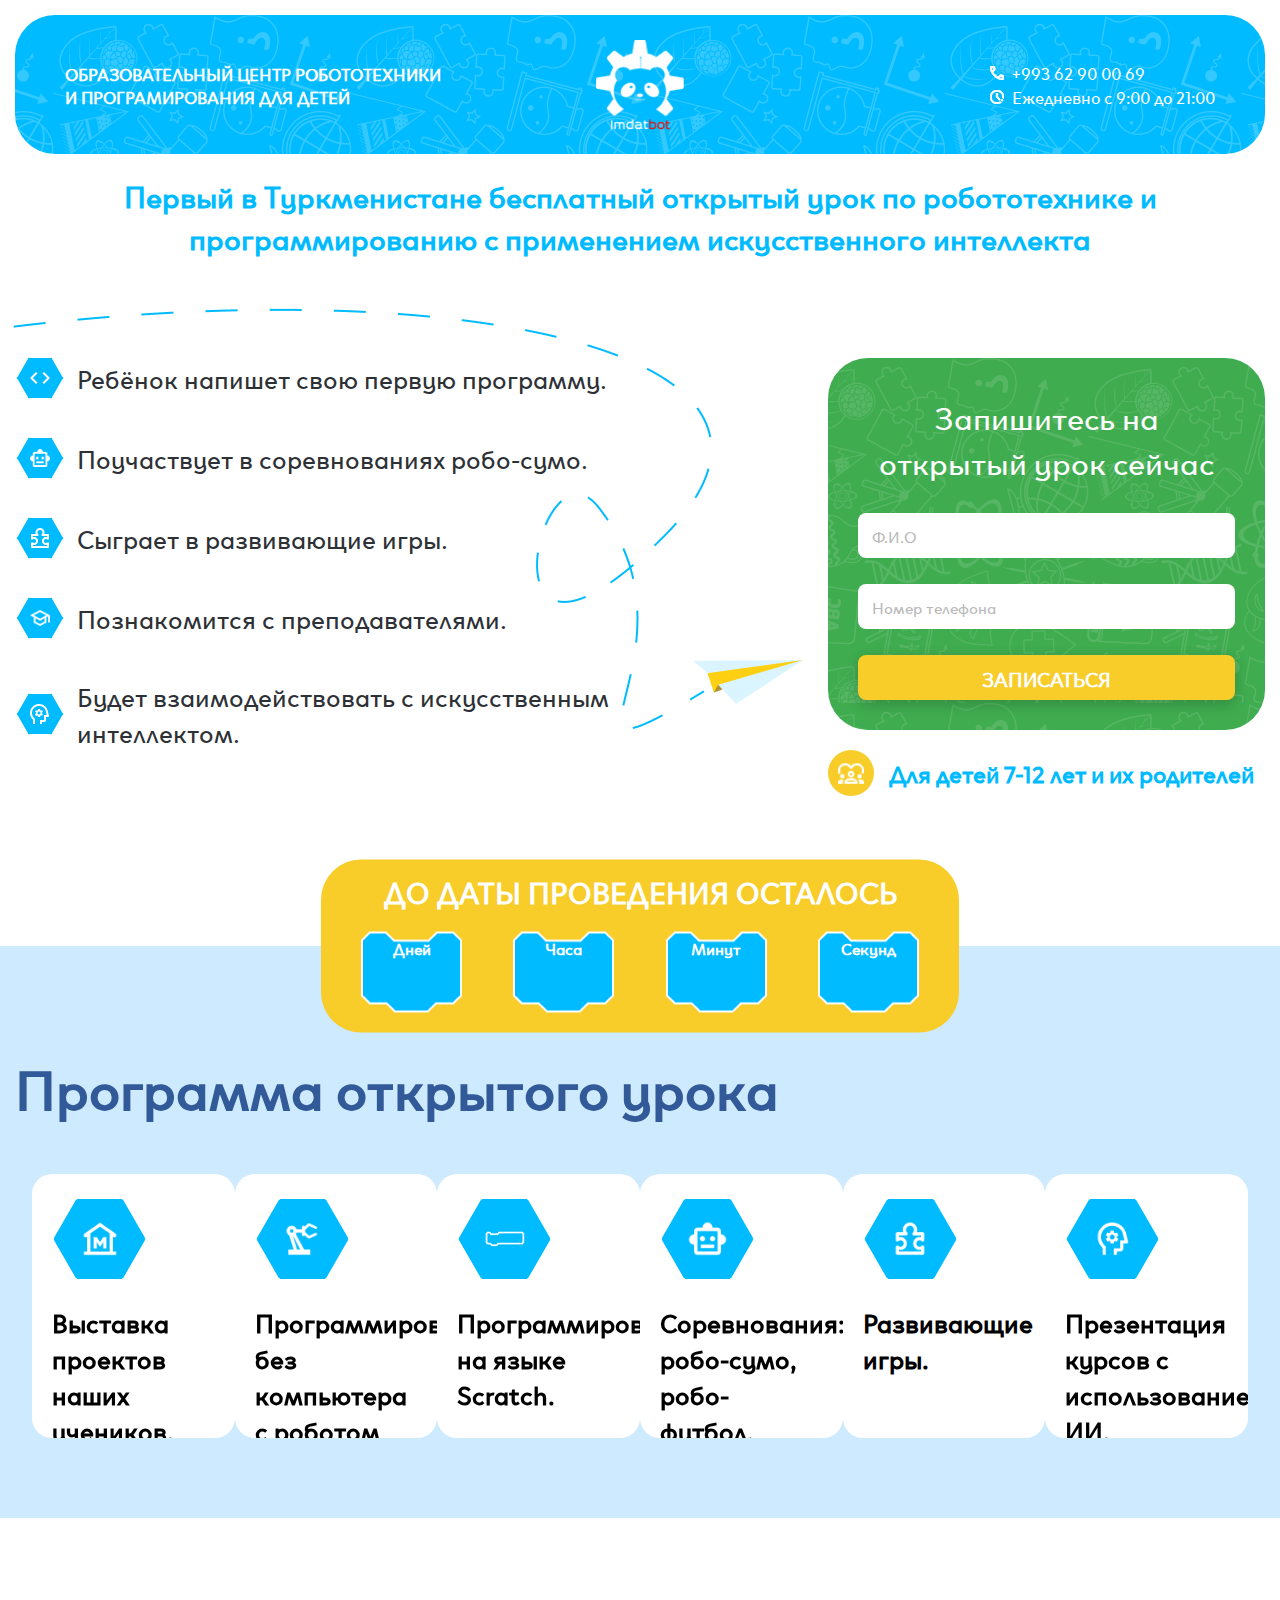
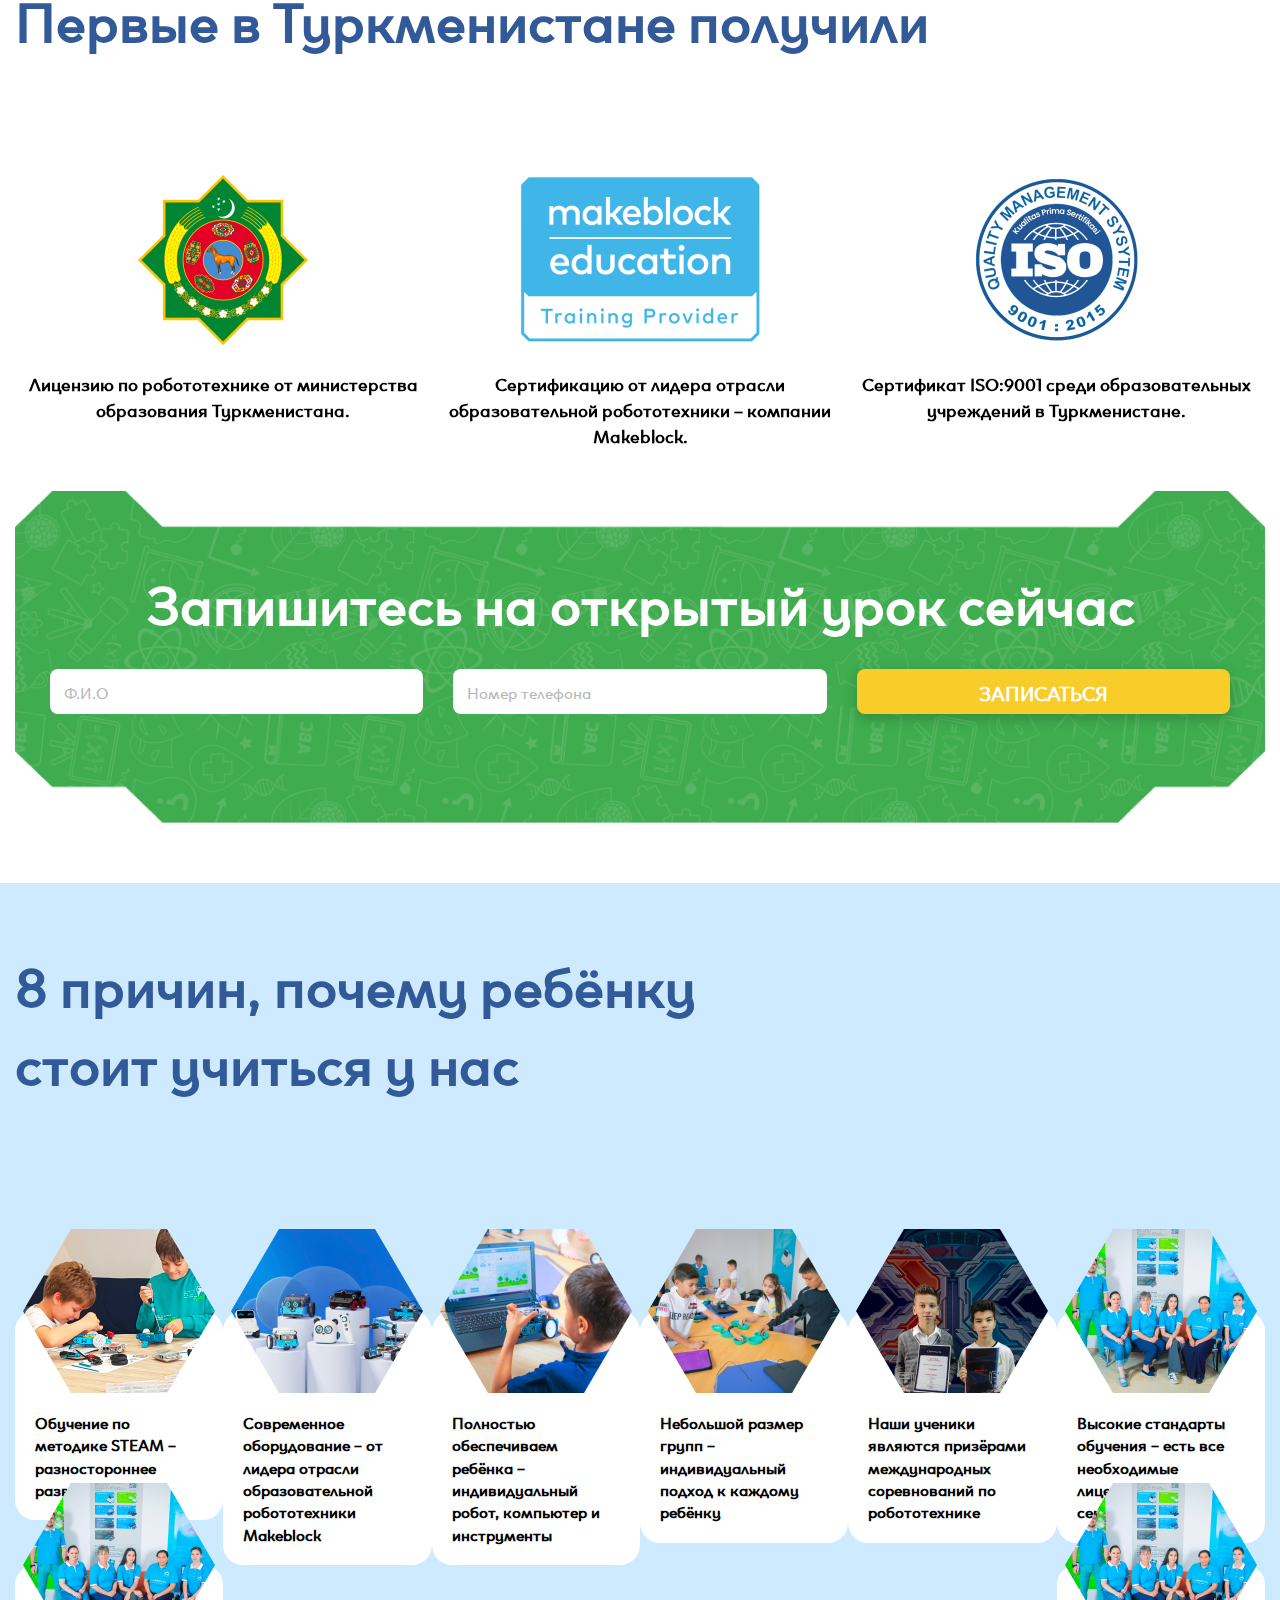
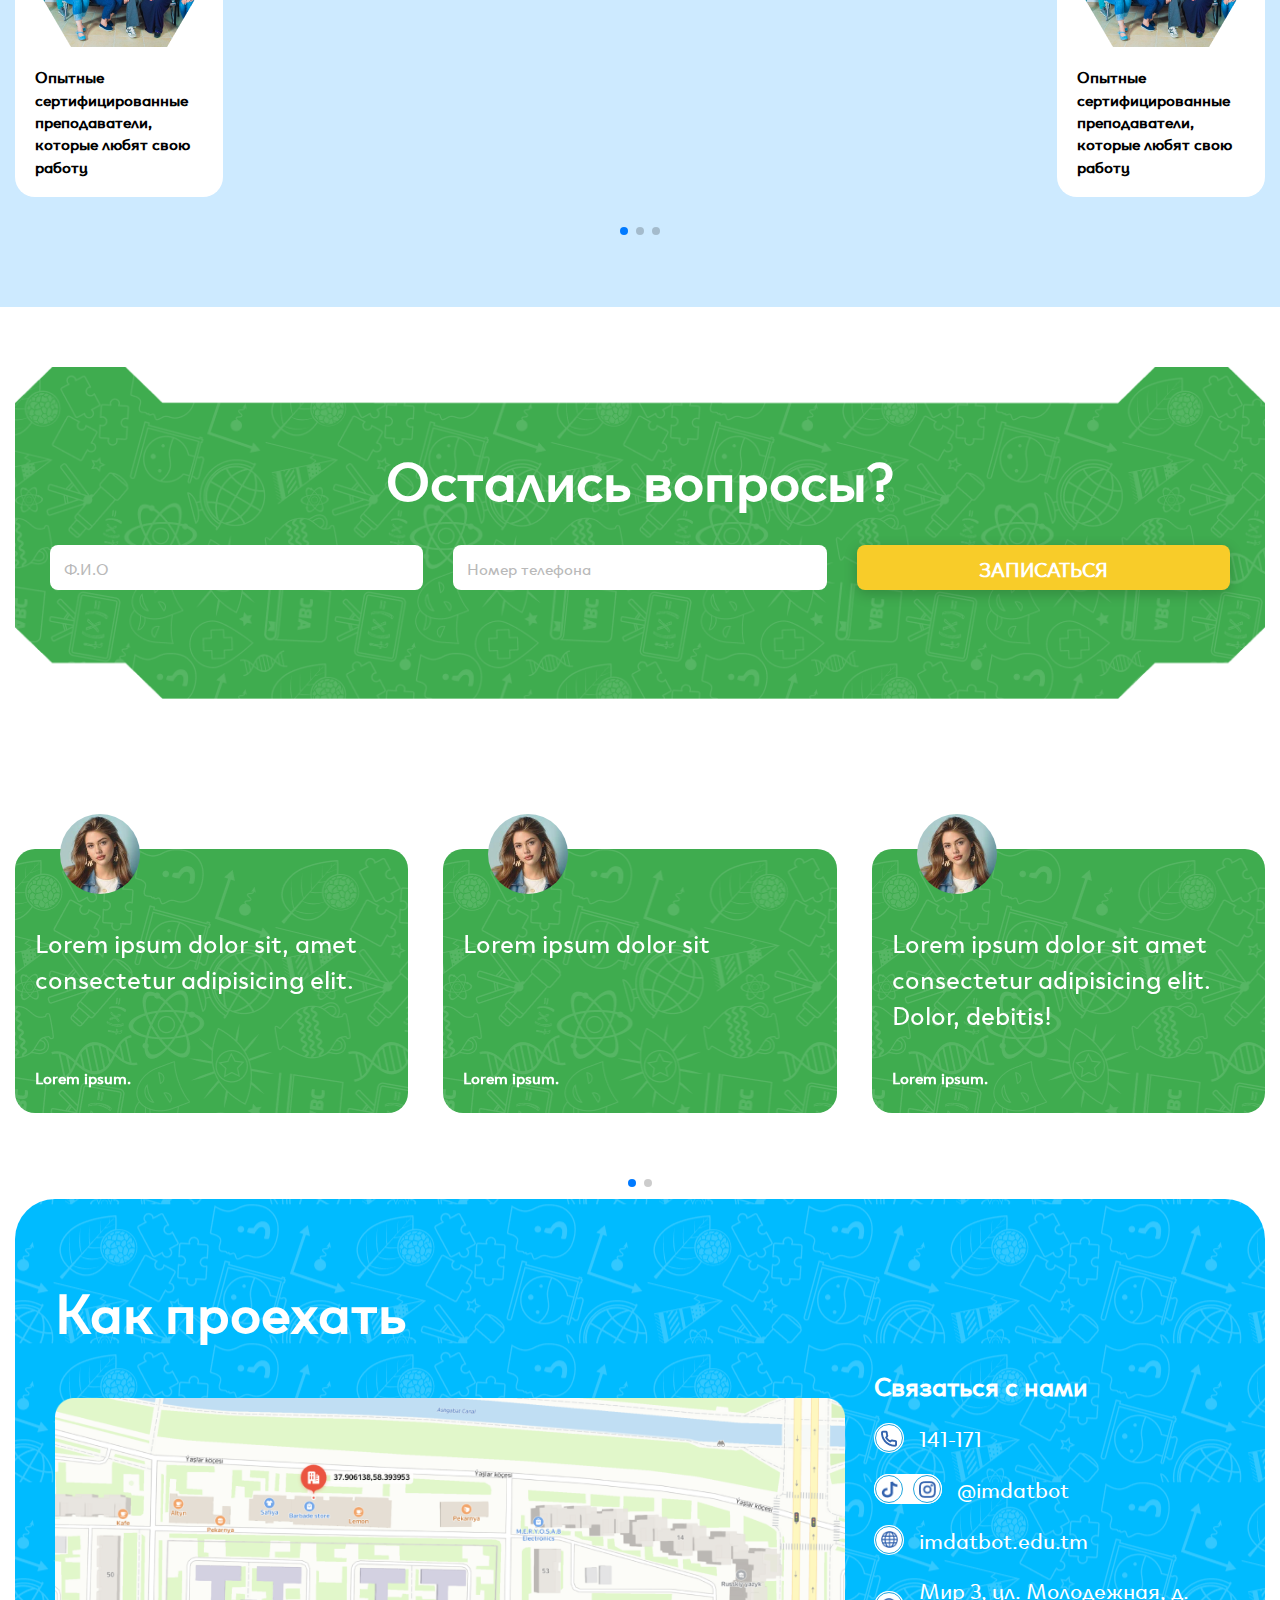
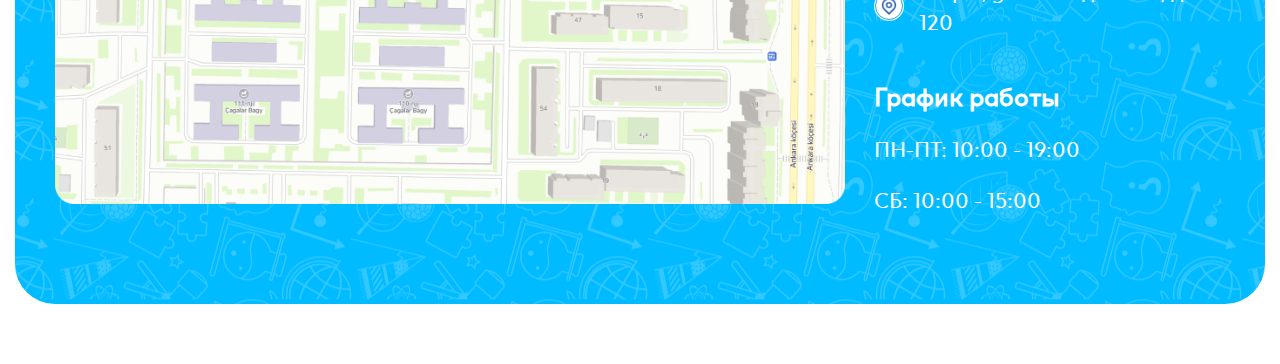
==== index.html @ 50e1b84f "refactoring" ====
<!DOCTYPE html>
<html lang="en">
<head>
  <meta charset="UTF-8">
  <meta name="viewport" content="width=device-width, initial-scale=1.0">
  <title>Открытый урок</title>
  <link rel="shortcut icon" href="./assets/images/logotype.png" type="image/x-icon">
  
  <link rel="stylesheet" href="./assets/css/app.css">
  <link rel="stylesheet" href="./assets/js/swiper/swiper-bundle.css">
  <link rel="stylesheet" href="./assets/js/swiper/swiper-bundle.min.css">

  <script defer src="./assets/js/swiper/swiper-bundle.js"></script>
  <script defer src="./assets/js/swiper/swiper-bundle.min.js"></script>
  <script defer src="./assets/js/Grid.js"></script>
  <script defer src="./assets/js/Countdown.js"></script>
  <script defer src="./assets/js/index.js"></script>

</head>
<body>

  <header class="header header--theme-blue header--theme container">

    <div class="logotype__image-mobile">
      <img src="./assets/images/logotype.png" alt="logotype__image" class="image__element--fit-contain image__element image__element--fit-position-center">
    </div>

    <h3 class="logotype__heading logotype__heading--theme-white">ОБРАЗОВАТЕЛЬНЫЙ ЦЕНТР РОБОТОТЕХНИКИ И ПРОГРАМИРОВАНИЯ ДЛЯ ДЕТЕЙ</h3>

    <div class="logotype__image">
      <img src="./assets/images/logotype.png" alt="logotype__image" class="image__element--fit-contain image__element image__element--fit-position-center">
    </div>

    <div class="header__right-column">
      <ul>

        <li class="item">
          <a href="#" class="item item__heading">
              <svg class="icon icon-size margin-right-8">
                <use xlink:href="./assets/icons/sprite.svg#phone"></use>
              </svg>
            +993 62 90 00 69
          </a>
        </li>

        <li class="item">
          <a href="" class="item item__heading">
            <svg class="icon icon-size margin-right-8">
              <use xlink:href="./assets/icons/sprite.svg#clock"></use>
            </svg>
            Ежедневно с 9:00 до 21:00
          </a>
        </li>

      </ul>
    </div>
  </header>

  <main class="main">

    <section class="container sepetor">
      <h1 class="heading heading--theme-blue margin-20-0-100">Первый в Туркменистане бесплатный открытый урок по робототехнике и программированию с применением искусственного интеллекта</h1>
    </section>

    <section class="grid-image-description grid-image-description-form-columns container">

      <div class="absolute-image absolute-image-road">
        <img src="./assets/images/plane-road.png" alt="plane-road">
      </div>

      <div class="absolute-image absolute-image-plane">
        <img src="./assets/images/paper-plane.png" alt="paper-plane">
      </div>

      <div class="grid-image-description-left">
        <div class="grid-image-description-left__item margin-bottom-40">

          <div class="grid-image-description__image margin-right-25">
            <div class="hexagon__size-tiny hexagon"></div>

            <div class="grid-image-description__image-middle-image grid-image-description__image-middle-image--size">
              <img src="./assets/images/arrows.png" alt="" class="image__element">
            </div>
          </div>

          <h3 class="grid-image-description__heading heading--theme-dark">Ребёнок 	напишет свою первую программу.</h3>

        </div>
        
        <div class="grid-image-description-left__item margin-bottom-40">
          <div class="grid-image-description__image margin-right-25">
            <div class="hexagon hexagon__size-tiny"></div>

            <div class="grid-image-description__image-middle-image grid-image-description__image-middle-image--size">
              <img src="./assets/images/vall-i.png" alt="Robot" class="image__element">
            </div>
          </div>

          <h3 class="grid-image-description__heading heading--theme-dark">Поучаствует 	в соревнованиях робо-сумо.</h3>
        </div>

        <div class="grid-image-description-left__item margin-bottom-40">

          <div class="grid-image-description__image margin-right-25">
            <div class="hexagon hexagon__size-tiny"></div>

            <div class="grid-image-description__image-middle-image grid-image-description__image-middle-image--size">
              <img src="./assets/images/ferz.png" alt="Ferz" class="image__element">
            </div>
          </div>

          <h3 class="grid-image-description__heading heading--theme-dark">Сыграет 	в развивающие игры.</h3>

        </div>
        
        <div class="grid-image-description-left__item margin-bottom-40">
          <div class="grid-image-description__image margin-right-25">
            <div class="hexagon hexagon__size-tiny"></div>

            <div class="grid-image-description__image-middle-image grid-image-description__image-middle-image--size">
              <img src="./assets/images/school.png" alt="" class="image__element">
            </div>
          </div>

          <h3 class="grid-image-description__heading heading--theme-dark">Познакомится 	с преподавателями.</h3>
        </div>
        
        <div class="grid-image-description-left__item margin-bottom-40">
          <div class="grid-image-description__image margin-right-25">
            <div class="hexagon hexagon__size-tiny"></div>

            <div class="grid-image-description__image-middle-image grid-image-description__image-middle-image--size">
              <img src="./assets/images/psychology.png" alt="" class="image__element">
            </div>
          </div>

          <h3 class="grid-image-description__heading heading--theme-dark">Будет 	взаимодействовать с искусственным 	интеллектом.</h3>
        </div>
      </div>

      <div class="columns__column--width-35pr">

        <div class="form__top margin-bottom-20">
          <div class="seperator__heading margin-bottom-30">Запишитесь на открытый урок сейчас</div>

          <form action="" class="form__element form__element-column">

              <input type="text" placeholder="Ф.И.О" autocomplete="off" id="user-name" class="form__input form__input--theme-white form__input-button--size">

              <label for="user-name" class="label--theme-alert label-size label"></label>

              <input type="number" placeholder="Номер телефона" autocomplete="off" id="phone-number" class="form__input form__input--theme-white form__input-button--size margin-top-20">

              <label for="phone-number" class="label--theme-alert label-size label"></label>

            <button type="submit" class="button--theme-yellow form__input-button--size button--size margin-top-20">ЗАПИСАТЬСЯ</button>
          </form>
        </div>

        <div class="seperator__upper">
          <div class="seperator__upper-image margin-right-15">
            <img src="./assets/images/diversity_1.png" alt="" class="image__element">
          </div>

          <p class="seperator__upper-text heading--theme-blue">Для детей 7-12 лет и их родителей</p>
        </div>

      </div>

    </section>

    <div class="container">
      <div class="padding-10-40 coverflow coverflow-size">

        <section class="sepetor">
          <h1 class="heading heading--theme-white coverflow-heading margin-bottom-20">До даты проведения осталось</h1>
        </section>

        <div class="grid-image-description">
          <div class="coverflow__image--heading-description">
            <div class="coverflow__image">
              <img src="./assets/images/Path-2 (4).png" alt="" class="image__element">
            </div>
    
            <div class="coverflow__image--description">
              <h1 class="heading--theme-white coverflow__image--heading-description-description" data-date-day></h1>
              <div class="grid-image-hexagon-description__heading heading--theme-white">Дней</div>
            </div>
          </div>
  
          <div class="coverflow__image--heading-description">
            <div class="coverflow__image">
              <img src="./assets/images/Path-2 (4).png" alt="" class="image__element">
            </div>
    
            <div class="coverflow__image--description">
              <h1 class="heading--theme-white coverflow__image--heading-description-description" data-date-clock></h1>
              <div class="grid-image-hexagon-description__heading heading--theme-white">Часа</div>
            </div>
          </div>
  
          <div class="coverflow__image--heading-description">
            <div class="coverflow__image">
              <img src="./assets/images/Path-2 (4).png" alt="" class="image__element">
            </div>
    
            <div class="coverflow__image--description">
              <h1 class="heading--theme-white coverflow__image--heading-description-description" data-date-minut></h1>
              <div class="grid-image-hexagon-description__heading heading--theme-white">Минут</div>
            </div>
          </div>
  
          <div class="coverflow__image--heading-description">
            <div class="coverflow__image">
              <img src="./assets/images/Path-2 (4).png" alt="" class="image__element">
            </div>
    
            <div class="coverflow__image--description">
              <h1 class="heading--theme-white coverflow__image--heading-description-description" data-date-second></h1>
              <div class="grid-image-hexagon-description__heading heading--theme-white ">Секунд</div>
            </div>
          </div>
        </div>

      </div>
    </div>

    <div class="grid-description__theme-light-blue padding-100-0-80">

      <section class="container sepetor">
        <h1 class="heading--theme-dark-blue grid-description__heading">Программа открытого урока</h1>
      </section>

      <div class="margin-top-50 swiper">

        <div class="swiper-wrapper grid-image-description grid-image-description__swiper container">

          <section class="swiper-slide grid-image-description__item-theme-white grid-column">

            <div class="grid-image-description__image hexagon__size-middle margin-25">
              <div class="hexagon__size-middle hexagon"></div>

              <div class="grid-image-description__item-middle-image-size grid-image-description__image-middle-image">
                <img src="./assets/images/museum.png" alt="museum" class="image__element">
              </div>
            </div>

            <h3 class="grid-image-description__heading heading--theme-black">Выставка проектов наших учеников.</h3>
          </section>

          <section class="swiper-slide grid-image-description__item-theme-white grid-column">

            <div class="grid-image-description__image hexagon__size-middle margin-25">
              <div class="hexagon__size-middle hexagon"></div>

              <div class="grid-image-description__item-middle-image-size grid-image-description__image-middle-image">
                <img src="./assets/images/precision_manufacturing.png" alt="" class="image__element">
              </div>
            </div>

            <h3 class="grid-image-description__heading heading--theme-black">Программирование без компьютера с роботом mTiny..</h3>
          </section>

          <section class="swiper-slide grid-image-description__item-theme-white grid-column">

            <div class="grid-image-description__image hexagon__size-middle margin-25">
              <div class="hexagon hexagon__size-middle"></div>

              <div class="grid-image-description__item-middle-image-size grid-image-description__image-middle-image">
                <img src="./assets/images/scratch.png" alt="" class="image__element">
              </div>
            </div>

            <h3 class="grid-image-description__heading heading--theme-black">Программирование 	на языке Scratch.</h3>
          </section>          

          <section class="swiper-slide grid-image-description__item-theme-white grid-column">

            <div class="grid-image-description__image hexagon__size-middle margin-25">
              <div class="hexagon hexagon__size-middle"></div>

              <div class="grid-image-description__item-middle-image-size grid-image-description__image-middle-image">
                <img src="./assets/images/vall-i-big.png" alt="" class="image__element">
              </div>
            </div>

            <h3 class="grid-image-description__heading heading--theme-black">Соревнования: 	робо-сумо, робо-футбол.</h3>
          </section>

          <section class="swiper-slide grid-image-description__item-theme-white grid-column">

            <div class="grid-image-description__image hexagon__size-middle margin-25">
              <div class="hexagon hexagon__size-middle"></div>

              <div class="grid-image-description__item-middle-image-size grid-image-description__image-middle-image">
                <img src="./assets/images/ferz-big.png" alt="" class="image__element">
              </div>
            </div>

            <h3 class="grid-image-description__heading heading--theme-black">Развивающие 	игры.</h3>
          </section>

          <section class="swiper-slide grid-image-description__item-theme-white grid-column">

            <div class="grid-image-description__image hexagon__size-middle margin-25">
              <div class="hexagon hexagon__size-middle"></div>

              <div class="grid-image-description__item-middle-image-size grid-image-description__image-middle-image">
                <img src="./assets/images/psychology-big.png" alt="" class="image__element">
              </div>
            </div>

            <h3 class="grid-image-description__heading heading--theme-black">Презентация 	курсов с использованием ИИ.</h3>
          </section>

        </div>
        
        <div class="swiper-pagination"></div>
      </div>

    </div>

    <div class="padding-60-0 grid-image-description__item-sertificate--theme">

      <section class="container sepetor">
        <h1 class="heading--theme-dark-blue grid-description__heading">Первые в Туркменистане получили</h1>
      </section>

      <div class="margin-top-50">

        <section class="grid-image-description-container container swiper1">

          <div class="grid-image-description grid-image-description__swiper swiper-wrapper">

            <section class="swiper-slide">
              <div class="grid-image-description__item-sertificate-size margin-bottom-25">
                <img src="./assets/images/gerb.png" alt="Gerb" class="image__element">
              </div>
              <h3 class="grid-image-description__heading-center heading--theme-black">Лицензию по робототехнике от министерства	образования Туркменистана.</h3>
            </section>

            <section class="swiper-slide">
              <div class="grid-image-description__item-sertificate-size__middle-image margin-bottom-25">
                <img src="./assets/images/sertificate-makeblock.png" alt="Sertificate Makeblock" class="image__element">
              </div>
              <h3 class="grid-image-description__heading-center heading--theme-black">Сертификацию от лидера отрасли образовательной робототехники – компании Makeblock.</h3>
            </section>

            <section class="swiper-slide">
              <div class="grid-image-description__item-sertificate-size margin-bottom-25">
                <img src="./assets/images/sertificate.png" alt="Sertificate" class="image__element">
              </div>
              <h3 class="grid-image-description__heading-center heading--theme-black">Сертификат ISO:9001 среди образовательных учреждений в Туркменистане.</h3>
            </section>

          </div>
          <div class="swiper-pagination1"></div>
        </section>

      </div>

      <div class="background-theme--freeform-shape-form container">

        <div class="form__background-image__image-desktop">
          <img src="./assets/images/form-background-desktop.png" alt="" class="image__element">
        </div>

        <div class="form__background-image__image-mobile">
          <img src="./assets/images/form-background-mobile.png" alt="" class="image__element">
        </div>

        <div class="form">
          <h1 class="grid-description__heading heading--theme-white heading__text-center margin-bottom-30">Запишитесь на открытый урок сейчас</h1>
  
          <form action="" class="form__element ">

            <div class="input-outer margin-right-30">
              <input type="text" placeholder="Ф.И.О" autocomplete="off" id="user-name1" class="form__input form__input--theme-white form__input-button--size margin-right-30">

              <label for="user-name1" class="label--theme-alert label-size label"></label>
            </div>
  
            <div class="input-outer margin-right-30">
              <input type="number" placeholder="Номер телефона" autocomplete="off" id="phone-number1" class="form__input form__input--theme-white form__input-button--size margin-right-30">

              <label for="phone-number1" class="label--theme-alert label-size label"></label>
            </div>

            <div class="input-outer">
              <button type="submit" class="button--theme-yellow form__input-button--size button--size">ЗАПИСАТЬСЯ</button>
            </div>
  
          </form>
        </div>
        
      </div>
      
    </div>

    <div class="grid-description__theme-light-blue padding-60-0">

      <section class="container sepetor">
        <h1 class="heading--theme-dark-blue grid-description__heading grid-description__heading--size">8 причин, почему ребёнку стоит учиться у нас</h1>
      </section>

      <div class="margin-top-130">

        <section class="container swiper2">
          <div class="grid-image-description swiper-wrapper grid-image-description__swiper">

            <section class="grid-column-3 grid-image-description__image grid-image-description__item-theme-white padding-20 swiper-slide">

              <div class="grid-image-hexagon-description__heading margin-top-80">Обучение 	по методике STEAM 	­– разностороннее развитие ребёнка</div>

              <div class="image__position image__position-size">
                <img src="./assets/images/Vector (5).png" alt="" class="image__element">
              </div>

            </section>

            <section class="grid-column-3 grid-image-description__image grid-image-description__item-theme-white padding-20 swiper-slide">

              <div class="grid-image-hexagon-description__heading margin-top-80">Современное 	оборудование – от лидера отрасли 	образовательной робототехники Makeblock</div>

              <div class="image__position image__position-size">
                <img src="./assets/images/Vector (6).png" alt="" class="image__element">
              </div>

            </section>

            <section class="grid-column-3 grid-image-description__image grid-image-description__item-theme-white padding-20 swiper-slide">

              <div class="grid-image-hexagon-description__heading margin-top-80">Полностью 	обеспечиваем ребёнка – индивидуальный 	робот, компьютер и инструменты</div>

              <div class="image__position image__position-size">
                <img src="./assets/images/Vector (7).png" alt="" class="image__element">
              </div>

            </section>

            <section class="grid-column-3 grid-image-description__image grid-image-description__item-theme-white padding-20 swiper-slide">

              <div class="grid-image-hexagon-description__heading margin-top-80">Небольшой 	размер групп – индивидуальный подход 	к каждому ребёнку</div>

              <div class="image__position image__position-size">
                <img src="./assets/images/Vector (8).png" alt="" class="image__element">
              </div>

            </section>

            <section class="grid-column-3 grid-image-description__image grid-image-description__item-theme-white padding-20 swiper-slide">

              <div class="grid-image-hexagon-description__heading margin-top-80">Наши 	ученики являются призёрами международных 	соревнований по робототехнике</div>

              <div class="image__position image__position-size">
                <img src="./assets/images/Vector (9).png" alt="" class="image__element">
              </div>

            </section>

            <section class="grid-column-3 grid-image-description__image grid-image-description__item-theme-white padding-20 swiper-slide">

              <div class="grid-image-hexagon-description__heading margin-top-80">Высокие 	стандарты обучения – есть все необходимые 	лицензии и сертификаты</div>

              <div class="image__position image__position-size">
                <img src="./assets/images/Vector (12).png" alt="" class="image__element">
              </div>

            </section>

            <section class="grid-column-3 grid-image-description__image grid-image-description__item-theme-white padding-20 swiper-slide">

              <div class="grid-image-hexagon-description__heading margin-top-80">Опытные 	сертифицированные преподаватели, 	которые любят свою работу</div>

              <div class="image__position image__position-size">
                <img src="./assets/images/Vector (11).png" alt="" class="image__element">
              </div>

            </section>

            <section class="grid-column-3 grid-image-description__image grid-image-description__item-theme-white padding-20 swiper-slide">

              <div class="grid-image-hexagon-description__heading margin-top-80">Опытные 	сертифицированные преподаватели, 	которые любят свою работу</div>

              <div class="image__position image__position-size">
                <img src="./assets/images/Vector (12).png" alt="" class="image__element">
              </div>

            </section>

          </div>
          <div class="swiper-pagination2"></div>
        </section>
      </div>

    </div>

  </main>

  <footer class="padding-60-0">

    <div class="margin-bottom-100">
      <div class="background-theme--freeform-shape-form container">

        <div class="form__background-image__image-desktop">
          <img src="./assets/images/form-background-desktop.png" alt="" class="image__element">
        </div>

        <div class="form__background-image__image-mobile">
          <img src="./assets/images/form-background-mobile.png" alt="" class="image__element">
        </div>

        <div class="form">
          <h1 class="grid-description__heading heading--theme-white heading__text-center margin-bottom-30">Остались вопросы?</h1>
  
          <form action="" class="form__element ">

            <div class="input-outer margin-right-30">
              <input type="text" placeholder="Ф.И.О" autocomplete="off" id="user-name2" class="form__input form__input--theme-white form__input-button--size">
  
              <label for="user-name2" class="label--theme-alert label-size label"></label>
            </div>

            <div class="input-outer margin-right-30">
              <input type="number" placeholder="Номер телефона" autocomplete="off" id="phone-number2" class="form__input form__input--theme-white form__input-button--size">
  
              <label for="phone-number2" class="label--theme-alert label-size label"></label>
            </div>

            <div class="input-outer">
              <button type="submit" class="button--theme-yellow form__input-button--size button--size">ЗАПИСАТЬСЯ</button>
            </div>
  
          </form>
        </div>
        
      </div>
    </div>
    
    <div class="container swiper3">

      <div class="swiper-wrapper">

        <section class="swiper-slide grid-column feedback-item grid-image-description__image">

          <div class="grid-image-description__image margin-25">

            <div class="profile__image-size profile-image">
              <img src="./assets/images/download-1.jpg" alt="museum" class="image__element image-rounded">
            </div>
          </div>

          <p class="heading--theme-white grid-image-description__heading margin-top-50">
            Lorem ipsum dolor sit, amet consectetur adipisicing elit.
          </p>

          <h3 class="grid-image-hexagon-description__heading heading--theme-white profile-name">Lorem ipsum.</h3>
        </section>

        <section class="swiper-slide grid-column feedback-item grid-image-description__image">

          <div class="grid-image-description__image margin-25">

            <div class="profile__image-size profile-image">
              <img src="./assets/images/download-1.jpg" alt="museum" class="image__element image-rounded">
            </div>
          </div>

          <p class="heading--theme-white grid-image-description__heading margin-top-50">
            Lorem ipsum dolor sit
          </p>

          <h3 class="grid-image-hexagon-description__heading heading--theme-white profile-name">Lorem ipsum.</h3>
        </section>

        <section class="swiper-slide grid-column feedback-item grid-image-description__image">

          <div class="grid-image-description__image margin-25">

            <div class="profile__image-size profile-image">
              <img src="./assets/images/download-1.jpg" alt="museum" class="image__element image-rounded">
            </div>
          </div>

          <p class="heading--theme-white grid-image-description__heading margin-top-50">
            Lorem ipsum dolor sit amet consectetur adipisicing elit. Dolor, debitis!
          </p>

          <h3 class="grid-image-hexagon-description__heading heading--theme-white profile-name">Lorem ipsum.</h3>
        </section>

        <section class="swiper-slide grid-column feedback-item grid-image-description__image">

          <div class="grid-image-description__image margin-25">

            <div class="profile__image-size profile-image">
              <img src="./assets/images/download-1.jpg" alt="museum" class="image__element image-rounded">
            </div>
          </div>

          <p class="heading--theme-white grid-image-description__heading margin-top-50">
            Lorem ipsum dolor sit amet consectetur adipisicing elit. Dolor, debitis!
          </p>

          <h3 class="grid-image-hexagon-description__heading heading--theme-white profile-name">Lorem ipsum.</h3>
        </section>

      </div>
      
      <div class="swiper-pagination3"></div>
    </div>
    
    <div class="header--theme-blue header--theme padding-70-30 container footer__bottom">

      <section class="sepetor">
        <h1 class="grid-description__heading heading--theme-white margin-bottom-20">Как проехать</h1>
      </section>

      <div class="footer__bottom-bottom">
        <div class="footer__bottom-map">
          <img src="./assets/images/map.png" alt="Map" class="image__element">
        </div>

        <div class="footer__bottom-links">
          <ul>
    
            <h3 class="heading--theme-white margin-bottom-20 grid-image-description__heading">Связаться с нами</h3>
  
            <li class="item margin-bottom-20">
              <a href="tel: 141-171" class="item heading--theme-white social-links__item-link">
    
                <div class="social-links__item grid-image-description__item-theme-white margin-right-15">
                  <div class="social-links__item-image-phone-link">
                    <div class="social-links__item-image">
                      <img src="./assets/images/phone.png" alt="" class="image__element">
                    </div>
                  </div>
                </div>
    
                141-171
              </a>
            </li>
  
            <li class="item margin-bottom-20">
              <a href="#" target="_blank" class="item heading--theme-white social-links__item-link">
  
                <div class="social-links__items grid-image-description__item-theme-white margin-right-15">
                  <div class="social-links__item grid-image-description__item-theme-white margin-right-8">
                    <div class="social-links__item-image-phone-link">
                      <div class="social-links__item-image">
                        <img src="./assets/images/tiktok.png" alt="" class="image__element">
                      </div>
                    </div>
                  </div>
      
                  <div class="social-links__item grid-image-description__item-theme-white">
                    <div class="social-links__item-image-phone-link">
                      <div class="social-links__item-image">
                        <img src="./assets/images/instagram.png" alt="" class="image__element">
                      </div>
                    </div>
                  </div>
                </div>
    
                @imdatbot
              </a>
            </li>
  
            <li class="item margin-bottom-20">
              <a href="#" target="_blank" class="item heading--theme-white social-links__item-link">
    
                <div class="social-links__item grid-image-description__item-theme-white margin-right-15">
                  <div class="social-links__item-image-phone-link">
                    <div class="social-links__item-image">
                      <img src="./assets/images/imdatbot.png" alt="" class="image__element">
                    </div>
                  </div>
                </div>
    
                imdatbot.edu.tm
              </a>
            </li>
  
            <li class="item">
              <a href="#" target="_blank" class="item heading--theme-white social-links__item-link">
    
                <div class="social-links__item grid-image-description__item-theme-white margin-right-15">
                  <div class="social-links__item-image-phone-link">
                    <div class="social-links__item-image">
                      <img src="./assets/images/location.png" alt="" class="image__element">
                    </div>
                  </div>
                </div>
    
                Мир 3, ул. Молодежная, д. 120
              </a>
            </li>
          </ul>
  
          <ul>
  
            <h3 class="heading--theme-white grid-image-description__heading margin-40-0-20">График работы</h3>
  
            <li class="item margin-bottom-20">
              <a href="tel: 141-171" class="item heading--theme-white social-links__item-link">
                ПН-ПТ: 10:00 - 19:00
              </a>
            </li>
  
            <li class="item margin-bottom-20">
              <a href="tel: 141-171" class="item heading--theme-white social-links__item-link">
                CБ: 10:00 - 15:00
              </a>
            </li>
  
          </ul>
        </div>
  

      </div>

    </div>

  </footer>

</body>
</html>
---- assets/css/app.css ----
/* atomic */
@import './atomic/margin.css';
@import './atomic/padding.css';

/* components */
@import '../fonts/fonts.css';
@import './variables.css';
@import './components/header.css';
@import './components/logotype.css';
@import './components/image-element.css';
@import './components/item.css';
@import './components/icon-size.css';
@import './components/grid-image.css';
@import './components/heading.css';
@import './components/form.css';
@import './components/button.css';
@import './components/main.css';
@import './components/absolute-image.css';
@import './components/seperator.css';
@import './components/column.css';
@import './components/hexagon.css';
@import './components/footer.css';
@import './components/social-links.css';
@import './components/coverflow.css';
@import './components/swiper.css';
@import './components/background-themes.css';
@import './components/label.css';

*
{
    margin: 0;
    padding: 0;
    box-sizing: border-box;
}
html,
body
{
    height: 100%;
    width: 100%;
}
body
{
    font: normal normal 14px 'TRY Clother';
    padding: 15px 0;
}

.container{
    width: 100%;
    max-width: 1250px;
    margin: 0 auto;
}

@media only screen and (max-width: 1250px) {
    .container
    {
        width: 95%;
    }
}
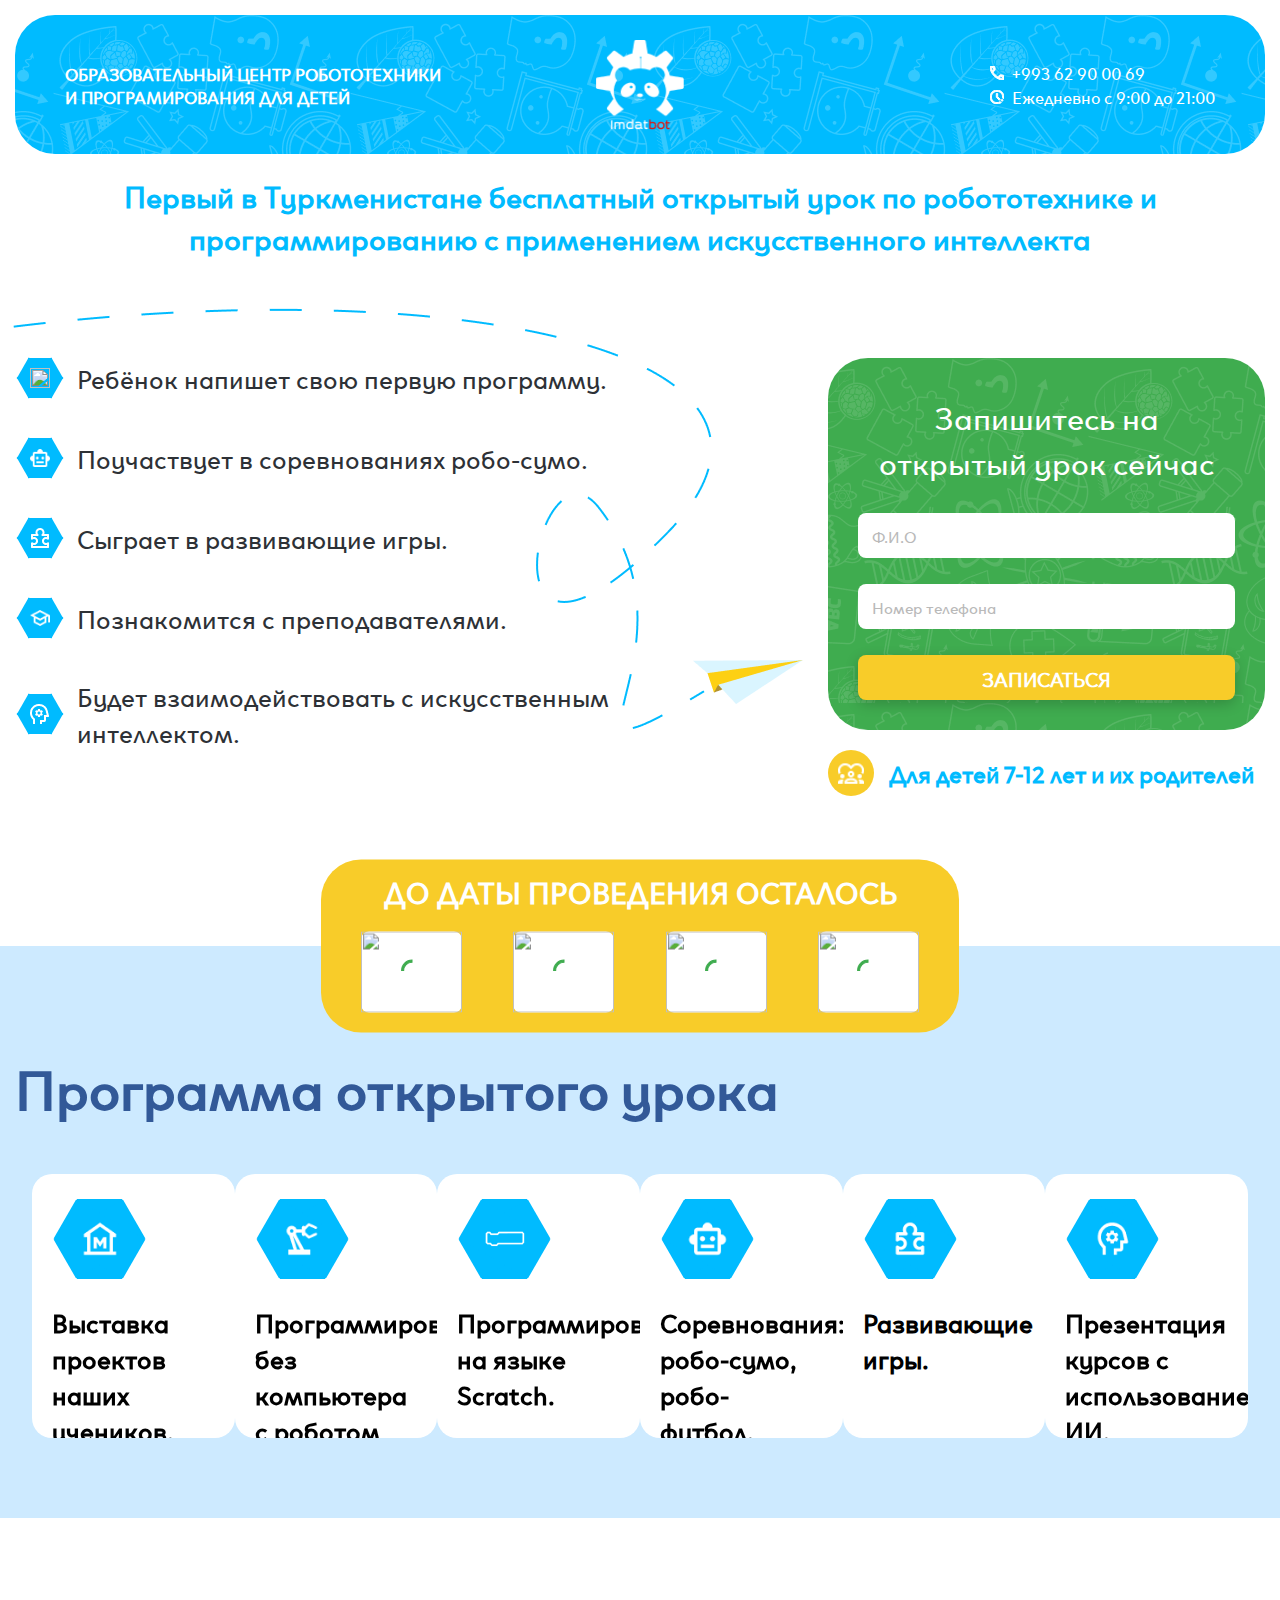
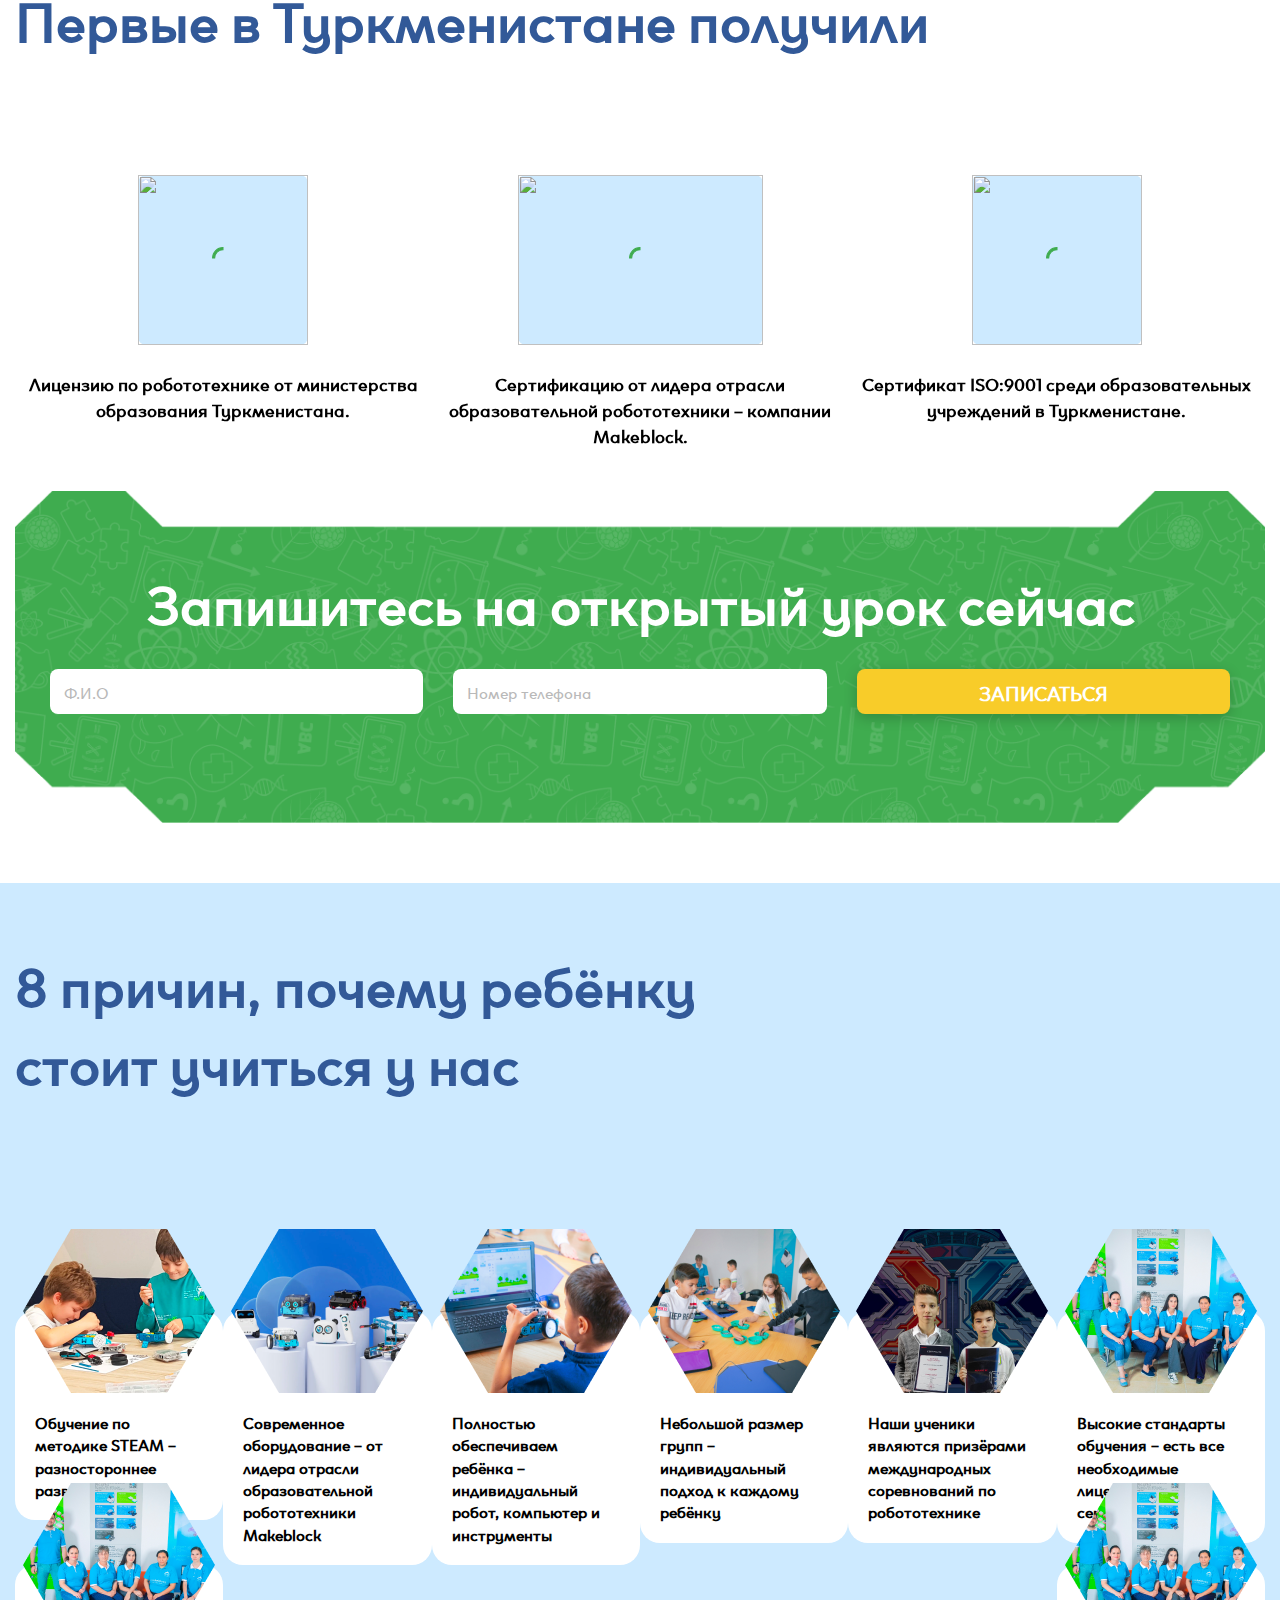
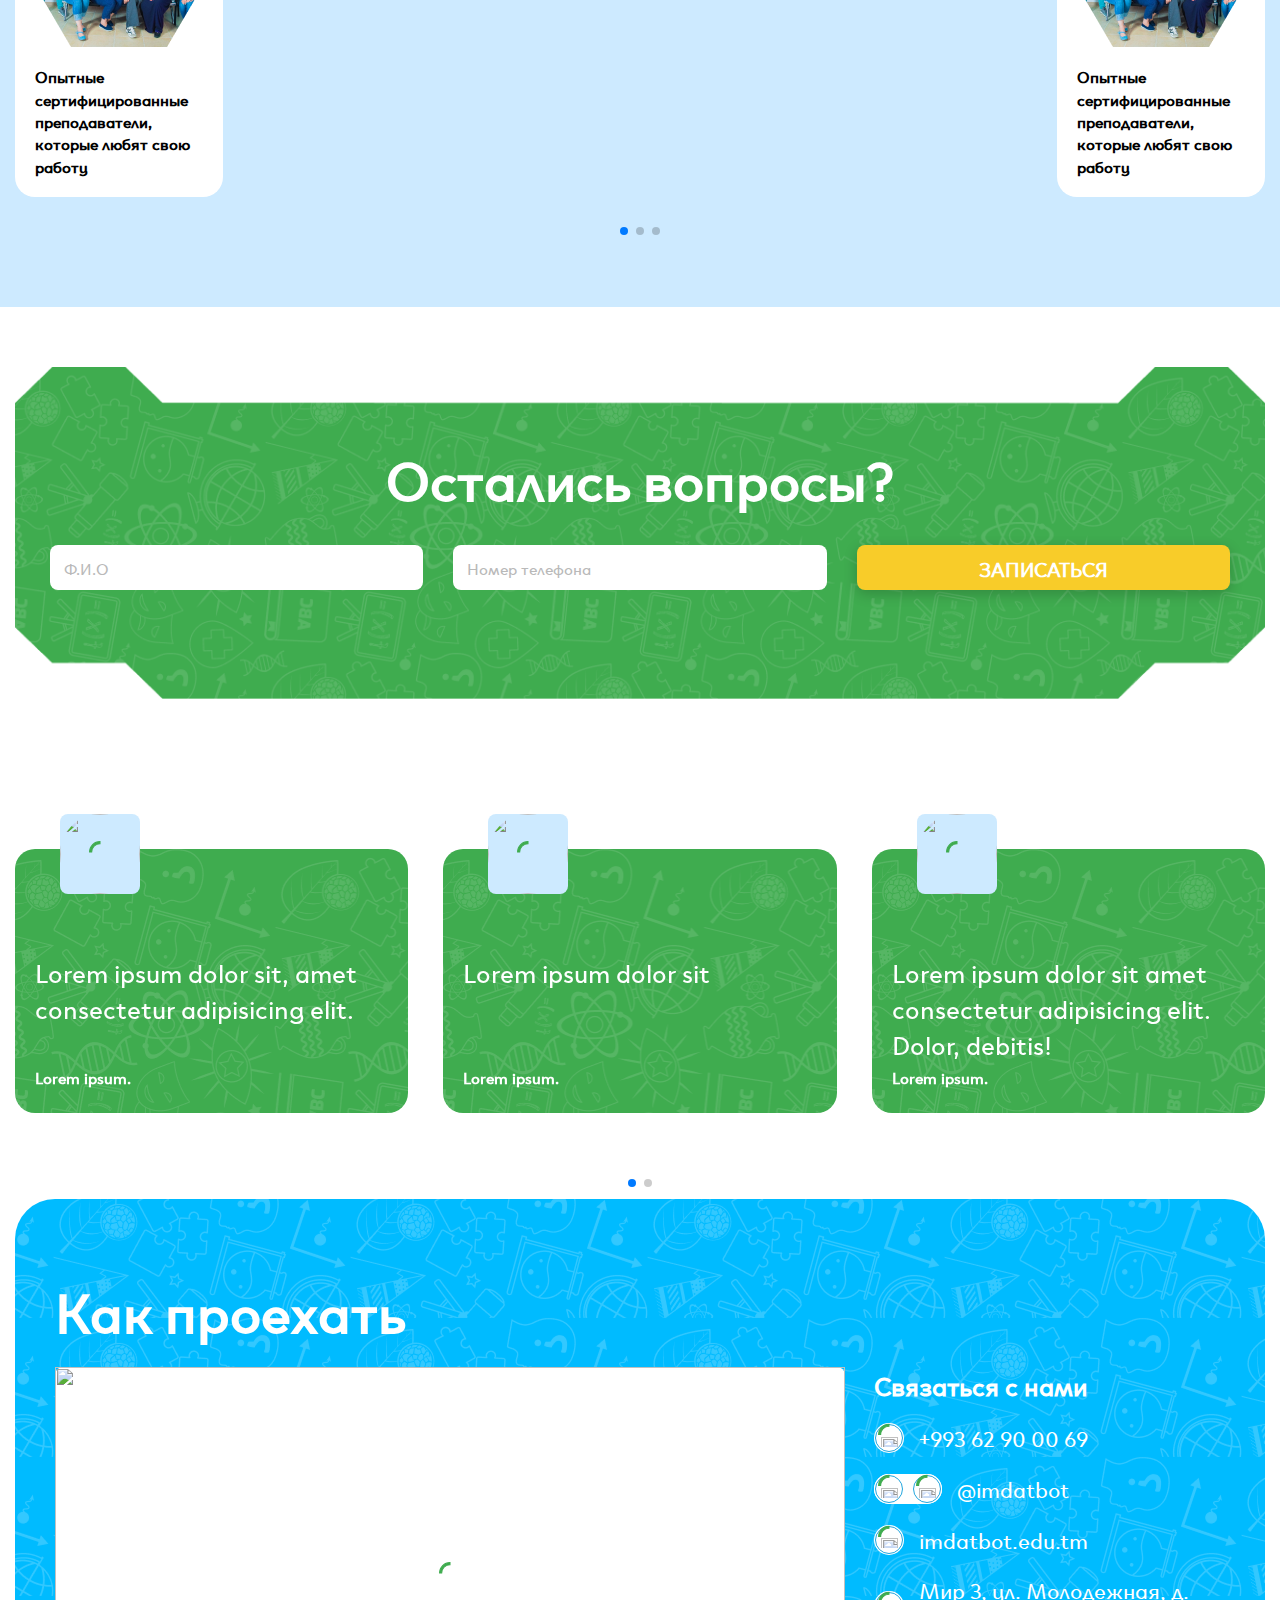
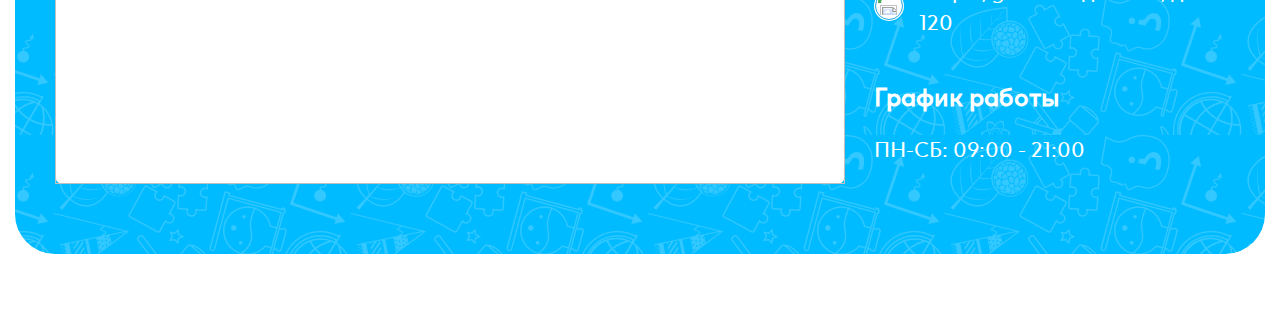
==== commit bfe708fb: "adding images lazy loading" ====
--- a/index.html
+++ b/index.html
@@ -3,32 +3,45 @@
 <head>
   <meta charset="UTF-8">
   <meta name="viewport" content="width=device-width, initial-scale=1.0">
-  <title>Открытый урок</title>
+  <title>Открытый урок по робототехнике</title>
   <link rel="shortcut icon" href="./assets/images/logotype.png" type="image/x-icon">
   
   <link rel="stylesheet" href="./assets/css/app.css">
   <link rel="stylesheet" href="./assets/js/swiper/swiper-bundle.css">
   <link rel="stylesheet" href="./assets/js/swiper/swiper-bundle.min.css">
 
-  <script defer src="./assets/js/swiper/swiper-bundle.js"></script>
-  <script defer src="./assets/js/swiper/swiper-bundle.min.js"></script>
-  <script defer src="./assets/js/Grid.js"></script>
-  <script defer src="./assets/js/Countdown.js"></script>
-  <script defer src="./assets/js/index.js"></script>
+  <script src="./assets/js/swiper/swiper-bundle.js" defer></script>
+  <script src="./assets/js/swiper/swiper-bundle.min.js" defer></script>
+  <script src="./assets/js/Grid.js" defer></script>
+  <script src="./assets/js/Countdown.js" defer></script>
+  <script src="./assets/js/LazyLoad.js" defer></script>
+  <script src="./assets/js/index.js" defer></script>
 
 </head>
 <body>
 
   <header class="header header--theme-blue header--theme container">
 
-    <div class="logotype__image-mobile">
-      <img src="./assets/images/logotype.png" alt="logotype__image" class="image__element--fit-contain image__element image__element--fit-position-center">
+    <div class="logotype__image-mobile loader__container loading-theme__white">
+      <img src="" data-src="./assets/images/logotype.png" class="image__element--fit-contain image__element image__element--fit-position-center lazy">
+
+      <div class="preloader">
+        <svg class="icon-size-preloader">
+          <use xlink:href="./assets/icons/sprite.svg#loading"></use>
+        </svg>
+      </div>
     </div>
 
     <h3 class="logotype__heading logotype__heading--theme-white">ОБРАЗОВАТЕЛЬНЫЙ ЦЕНТР РОБОТОТЕХНИКИ И ПРОГРАМИРОВАНИЯ ДЛЯ ДЕТЕЙ</h3>
 
-    <div class="logotype__image">
-      <img src="./assets/images/logotype.png" alt="logotype__image" class="image__element--fit-contain image__element image__element--fit-position-center">
+    <div class="logotype__image loader__container loading-theme__white">
+      <img src="" data-src="./assets/images/logotype.png" class="image__element--fit-contain image__element image__element--fit-position-center lazy">
+
+      <div class="preloader">
+        <svg class="icon-size-preloader">
+          <use xlink:href="./assets/icons/sprite.svg#loading"></use>
+        </svg>
+      </div>
     </div>
 
     <div class="header__right-column">
@@ -78,9 +91,17 @@
           <div class="grid-image-description__image margin-right-25">
             <div class="hexagon__size-tiny hexagon"></div>
 
-            <div class="grid-image-description__image-middle-image grid-image-description__image-middle-image--size">
-              <img src="./assets/images/arrows.png" alt="" class="image__element">
-            </div>
+            <!-- <div class="loader__container"> -->
+              <div class="grid-image-description__image-middle-image grid-image-description__image-middle-image--size">
+                <img src="" data-src="./assets/images/arrows.png" alt="" class="image__element">
+              </div>
+
+              <!-- <div class="preloader">
+                <svg class="icon-size-preloader">
+                  <use xlink:href="./assets/icons/sprite.svg#loading"></use>
+                </svg>
+              </div> -->
+            <!-- </div> -->
           </div>
 
           <h3 class="grid-image-description__heading heading--theme-dark">Ребёнок 	напишет свою первую программу.</h3>
@@ -158,8 +179,14 @@
         </div>
 
         <div class="seperator__upper">
-          <div class="seperator__upper-image margin-right-15">
-            <img src="./assets/images/diversity_1.png" alt="" class="image__element">
+          <div class="seperator__upper-image margin-right-15 loader__container loading-theme__grey">
+            <img src="" data-src="./assets/images/diversity_1.png" alt="" class="image__element lazy">
+
+            <div class="preloader">
+              <svg class="icon-size-preloader">
+                <use xlink:href="./assets/icons/sprite.svg#loading"></use>
+              </svg>
+            </div>
           </div>
 
           <p class="seperator__upper-text heading--theme-blue">Для детей 7-12 лет и их родителей</p>
@@ -178,8 +205,14 @@
 
         <div class="grid-image-description">
           <div class="coverflow__image--heading-description">
-            <div class="coverflow__image">
-              <img src="./assets/images/Path-2 (4).png" alt="" class="image__element">
+            <div class="coverflow__image loader__container loading-theme__white">
+              <img src="" data-src="./assets/images/Path-2 (4).png" alt="" class="image__element lazy">
+              
+              <div class="preloader">
+                <svg class="icon-size-preloader">
+                  <use xlink:href="./assets/icons/sprite.svg#loading"></use>
+                </svg>
+              </div>
             </div>
     
             <div class="coverflow__image--description">
@@ -189,8 +222,14 @@
           </div>
   
           <div class="coverflow__image--heading-description">
-            <div class="coverflow__image">
-              <img src="./assets/images/Path-2 (4).png" alt="" class="image__element">
+            <div class="coverflow__image loader__container loading-theme__white">
+              <img src="" data-src="./assets/images/Path-2 (4).png" alt="" class="image__element lazy">
+
+              <div class="preloader">
+                <svg class="icon-size-preloader">
+                  <use xlink:href="./assets/icons/sprite.svg#loading"></use>
+                </svg>
+              </div>
             </div>
     
             <div class="coverflow__image--description">
@@ -200,8 +239,14 @@
           </div>
   
           <div class="coverflow__image--heading-description">
-            <div class="coverflow__image">
-              <img src="./assets/images/Path-2 (4).png" alt="" class="image__element">
+            <div class="coverflow__image loader__container loading-theme__white">
+              <img src="" data-src="./assets/images/Path-2 (4).png" alt="" class="image__element lazy">
+
+              <div class="preloader">
+                <svg class="icon-size-preloader">
+                  <use xlink:href="./assets/icons/sprite.svg#loading"></use>
+                </svg>
+              </div>
             </div>
     
             <div class="coverflow__image--description">
@@ -211,8 +256,14 @@
           </div>
   
           <div class="coverflow__image--heading-description">
-            <div class="coverflow__image">
-              <img src="./assets/images/Path-2 (4).png" alt="" class="image__element">
+            <div class="coverflow__image loader__container loading-theme__white">
+              <img src="" data-src="./assets/images/Path-2 (4).png" alt="" class="image__element lazy">
+
+              <div class="preloader">
+                <svg class="icon-size-preloader">
+                  <use xlink:href="./assets/icons/sprite.svg#loading"></use>
+                </svg>
+              </div>
             </div>
     
             <div class="coverflow__image--description">
@@ -293,7 +344,7 @@
               <div class="hexagon hexagon__size-middle"></div>
 
               <div class="grid-image-description__item-middle-image-size grid-image-description__image-middle-image">
-                <img src="./assets/images/ferz-big.png" alt="" class="image__element">
+                <img src="./assets/images/ferz-big.png" alt="" class="image__element" loading="lazy">
               </div>
             </div>
 
@@ -306,7 +357,7 @@
               <div class="hexagon hexagon__size-middle"></div>
 
               <div class="grid-image-description__item-middle-image-size grid-image-description__image-middle-image">
-                <img src="./assets/images/psychology-big.png" alt="" class="image__element">
+                <img src="./assets/images/psychology-big.png" alt="" class="image__element" loading="lazy">
               </div>
             </div>
 
@@ -333,22 +384,41 @@
           <div class="grid-image-description grid-image-description__swiper swiper-wrapper">
 
             <section class="swiper-slide">
-              <div class="grid-image-description__item-sertificate-size margin-bottom-25">
-                <img src="./assets/images/gerb.png" alt="Gerb" class="image__element">
+              <div class="grid-image-description__item-sertificate-size margin-bottom-25 loader__container loading-theme__grey">
+                
+                <img src="" data-src="./assets/images/gerb.png" class="image__element lazy">
+
+                <div class="preloader">
+                  <svg class="icon-size-preloader">
+                    <use xlink:href="./assets/icons/sprite.svg#loading"></use>
+                  </svg>
+                </div>
               </div>
               <h3 class="grid-image-description__heading-center heading--theme-black">Лицензию по робототехнике от министерства	образования Туркменистана.</h3>
             </section>
 
             <section class="swiper-slide">
-              <div class="grid-image-description__item-sertificate-size__middle-image margin-bottom-25">
-                <img src="./assets/images/sertificate-makeblock.png" alt="Sertificate Makeblock" class="image__element">
+              <div class="grid-image-description__item-sertificate-size__middle-image margin-bottom-25 loader__container loading-theme__grey">
+                <img src="" data-src="./assets/images/sertificate-makeblock.png" class="image__element lazy">
+
+                <div class="preloader">
+                  <svg class="icon-size-preloader">
+                    <use xlink:href="./assets/icons/sprite.svg#loading"></use>
+                  </svg>
+                </div>
               </div>
               <h3 class="grid-image-description__heading-center heading--theme-black">Сертификацию от лидера отрасли образовательной робототехники – компании Makeblock.</h3>
             </section>
 
             <section class="swiper-slide">
-              <div class="grid-image-description__item-sertificate-size margin-bottom-25">
-                <img src="./assets/images/sertificate.png" alt="Sertificate" class="image__element">
+              <div class="grid-image-description__item-sertificate-size margin-bottom-25 loader__container loading-theme__grey">
+                <img src="" data-src="./assets/images/sertificate.png" class="image__element lazy">
+
+                <div class="preloader">
+                  <svg class="icon-size-preloader">
+                    <use xlink:href="./assets/icons/sprite.svg#loading"></use>
+                  </svg>
+                </div>
               </div>
               <h3 class="grid-image-description__heading-center heading--theme-black">Сертификат ISO:9001 среди образовательных учреждений в Туркменистане.</h3>
             </section>
@@ -413,7 +483,7 @@
               <div class="grid-image-hexagon-description__heading margin-top-80">Обучение 	по методике STEAM 	­– разностороннее развитие ребёнка</div>
 
               <div class="image__position image__position-size">
-                <img src="./assets/images/Vector (5).png" alt="" class="image__element">
+                <img src="./assets/images/Vector (5).png" alt="" class="image__element" loading="lazy">
               </div>
 
             </section>
@@ -423,7 +493,7 @@
               <div class="grid-image-hexagon-description__heading margin-top-80">Современное 	оборудование – от лидера отрасли 	образовательной робототехники Makeblock</div>
 
               <div class="image__position image__position-size">
-                <img src="./assets/images/Vector (6).png" alt="" class="image__element">
+                <img src="./assets/images/Vector (6).png" alt="" class="image__element" loading="lazy">
               </div>
 
             </section>
@@ -433,7 +503,7 @@
               <div class="grid-image-hexagon-description__heading margin-top-80">Полностью 	обеспечиваем ребёнка – индивидуальный 	робот, компьютер и инструменты</div>
 
               <div class="image__position image__position-size">
-                <img src="./assets/images/Vector (7).png" alt="" class="image__element">
+                <img src="./assets/images/Vector (7).png" alt="" class="image__element" loading="lazy">
               </div>
 
             </section>
@@ -443,7 +513,7 @@
               <div class="grid-image-hexagon-description__heading margin-top-80">Небольшой 	размер групп – индивидуальный подход 	к каждому ребёнку</div>
 
               <div class="image__position image__position-size">
-                <img src="./assets/images/Vector (8).png" alt="" class="image__element">
+                <img src="./assets/images/Vector (8).png" alt="" class="image__element" loading="lazy">
               </div>
 
             </section>
@@ -453,7 +523,7 @@
               <div class="grid-image-hexagon-description__heading margin-top-80">Наши 	ученики являются призёрами международных 	соревнований по робототехнике</div>
 
               <div class="image__position image__position-size">
-                <img src="./assets/images/Vector (9).png" alt="" class="image__element">
+                <img src="./assets/images/Vector (9).png" alt="" class="image__element" loading="lazy">
               </div>
 
             </section>
@@ -463,7 +533,7 @@
               <div class="grid-image-hexagon-description__heading margin-top-80">Высокие 	стандарты обучения – есть все необходимые 	лицензии и сертификаты</div>
 
               <div class="image__position image__position-size">
-                <img src="./assets/images/Vector (12).png" alt="" class="image__element">
+                <img src="./assets/images/Vector (12).png" alt="" class="image__element" loading="lazy">
               </div>
 
             </section>
@@ -473,7 +543,7 @@
               <div class="grid-image-hexagon-description__heading margin-top-80">Опытные 	сертифицированные преподаватели, 	которые любят свою работу</div>
 
               <div class="image__position image__position-size">
-                <img src="./assets/images/Vector (11).png" alt="" class="image__element">
+                <img src="./assets/images/Vector (11).png" alt="" class="image__element" loading="lazy">
               </div>
 
             </section>
@@ -483,7 +553,7 @@
               <div class="grid-image-hexagon-description__heading margin-top-80">Опытные 	сертифицированные преподаватели, 	которые любят свою работу</div>
 
               <div class="image__position image__position-size">
-                <img src="./assets/images/Vector (12).png" alt="" class="image__element">
+                <img src="./assets/images/Vector (12).png" alt="" class="image__element" loading="lazy">
               </div>
 
             </section>
@@ -507,7 +577,7 @@
         </div>
 
         <div class="form__background-image__image-mobile">
-          <img src="./assets/images/form-background-mobile.png" alt="" class="image__element">
+          <img src="./assets/images/form-background-mobile.png" alt="" class="image__element" loading="lazy">
         </div>
 
         <div class="form">
@@ -543,14 +613,20 @@
 
         <section class="swiper-slide grid-column feedback-item grid-image-description__image">
 
-          <div class="grid-image-description__image margin-25">
-
-            <div class="profile__image-size profile-image">
-              <img src="./assets/images/download-1.jpg" alt="museum" class="image__element image-rounded">
-            </div>
-          </div>
-
-          <p class="heading--theme-white grid-image-description__heading margin-top-50">
+          <div class="grid-image-description__image margin-left-25">
+
+            <div class="profile__image-size profile-image loader__container loading-theme__grey">
+              <img src="" data-src="./assets/images/image.png" class="image__element image-rounded lazy">
+
+              <div class="preloader">
+                <svg class="icon-size-preloader">
+                  <use xlink:href="./assets/icons/sprite.svg#loading"></use>
+                </svg>
+              </div>
+            </div>
+          </div>
+
+          <p class="heading--theme-white grid-image-description__heading">
             Lorem ipsum dolor sit, amet consectetur adipisicing elit.
           </p>
 
@@ -559,14 +635,19 @@
 
         <section class="swiper-slide grid-column feedback-item grid-image-description__image">
 
-          <div class="grid-image-description__image margin-25">
-
-            <div class="profile__image-size profile-image">
-              <img src="./assets/images/download-1.jpg" alt="museum" class="image__element image-rounded">
-            </div>
-          </div>
-
-          <p class="heading--theme-white grid-image-description__heading margin-top-50">
+          <div class="grid-image-description__image margin-left-25">
+
+            <div class="profile__image-size profile-image loader__container loading-theme__grey">
+              <img src="" data-src="./assets/images/image.png" class="image__element image-rounded lazy">
+              <div class="preloader">
+                <svg class="icon-size-preloader">
+                  <use xlink:href="./assets/icons/sprite.svg#loading"></use>
+                </svg>
+              </div>
+            </div>
+          </div>
+
+          <p class="heading--theme-white grid-image-description__heading">
             Lorem ipsum dolor sit
           </p>
 
@@ -575,14 +656,20 @@
 
         <section class="swiper-slide grid-column feedback-item grid-image-description__image">
 
-          <div class="grid-image-description__image margin-25">
-
-            <div class="profile__image-size profile-image">
-              <img src="./assets/images/download-1.jpg" alt="museum" class="image__element image-rounded">
-            </div>
-          </div>
-
-          <p class="heading--theme-white grid-image-description__heading margin-top-50">
+          <div class="grid-image-description__image margin-left-25">
+
+            <div class="profile__image-size profile-image loader__container loading-theme__grey">
+              <img src="" data-src="./assets/images/download-1.jpg" class="image__element image-rounded lazy">
+
+              <div class="preloader">
+                <svg class="icon-size-preloader">
+                  <use xlink:href="./assets/icons/sprite.svg#loading"></use>
+                </svg>
+              </div>
+            </div>
+          </div>
+
+          <p class="heading--theme-white grid-image-description__heading">
             Lorem ipsum dolor sit amet consectetur adipisicing elit. Dolor, debitis!
           </p>
 
@@ -591,14 +678,20 @@
 
         <section class="swiper-slide grid-column feedback-item grid-image-description__image">
 
-          <div class="grid-image-description__image margin-25">
-
-            <div class="profile__image-size profile-image">
-              <img src="./assets/images/download-1.jpg" alt="museum" class="image__element image-rounded">
-            </div>
-          </div>
-
-          <p class="heading--theme-white grid-image-description__heading margin-top-50">
+          <div class="grid-image-description__image margin-left-25">
+
+            <div class="profile__image-size profile-image loader__container loading-theme__grey">
+              <img src="" data-src="./assets/images/download-1.jpg" class="image__element image-rounded lazy">
+
+              <div class="preloader">
+                <svg class="icon-size-preloader">
+                  <use xlink:href="./assets/icons/sprite.svg#loading"></use>
+                </svg>
+              </div>
+            </div>
+          </div>
+
+          <p class="heading--theme-white grid-image-description__heading">
             Lorem ipsum dolor sit amet consectetur adipisicing elit. Dolor, debitis!
           </p>
 
@@ -617,8 +710,14 @@
       </section>
 
       <div class="footer__bottom-bottom">
-        <div class="footer__bottom-map">
-          <img src="./assets/images/map.png" alt="Map" class="image__element">
+        <div class="footer__bottom-map loader__container loading-theme__white">
+          <img src="" data-src="./assets/images/map.png" class="image__element lazy">
+
+          <div class="preloader">
+            <svg class="icon-size-preloader">
+              <use xlink:href="./assets/icons/sprite.svg#loading"></use>
+            </svg>
+          </div>
         </div>
 
         <div class="footer__bottom-links">
@@ -631,13 +730,18 @@
     
                 <div class="social-links__item grid-image-description__item-theme-white margin-right-15">
                   <div class="social-links__item-image-phone-link">
-                    <div class="social-links__item-image">
-                      <img src="./assets/images/phone.png" alt="" class="image__element">
+                    <div class="social-links__item-image loader__container loading-theme__white">
+                      <img src="" data-src="./assets/images/phone.png" alt="" class="image__element lazy">
+                      
+                      <div class="preloader">
+                        <svg class="icon-size-preloader">
+                          <use xlink:href="./assets/icons/sprite.svg#loading"></use>
+                        </svg>
+                      </div>
                     </div>
                   </div>
                 </div>
-    
-                141-171
+                +993 62 90 00 69
               </a>
             </li>
   
@@ -647,16 +751,28 @@
                 <div class="social-links__items grid-image-description__item-theme-white margin-right-15">
                   <div class="social-links__item grid-image-description__item-theme-white margin-right-8">
                     <div class="social-links__item-image-phone-link">
-                      <div class="social-links__item-image">
-                        <img src="./assets/images/tiktok.png" alt="" class="image__element">
+                      <div class="social-links__item-image loader__container loading-theme__white">
+                        <img src="" data-src="./assets/images/tiktok.png" alt="" class="image__element lazy">
+
+                        <div class="preloader">
+                          <svg class="icon-size-preloader">
+                            <use xlink:href="./assets/icons/sprite.svg#loading"></use>
+                          </svg>
+                        </div>
                       </div>
                     </div>
                   </div>
       
                   <div class="social-links__item grid-image-description__item-theme-white">
                     <div class="social-links__item-image-phone-link">
-                      <div class="social-links__item-image">
-                        <img src="./assets/images/instagram.png" alt="" class="image__element">
+                      <div class="social-links__item-image loader__container loading-theme__white">
+                        <img src="" data-src="./assets/images/instagram.png" alt="" class="image__element lazy">
+
+                        <div class="preloader">
+                          <svg class="icon-size-preloader">
+                            <use xlink:href="./assets/icons/sprite.svg#loading"></use>
+                          </svg>
+                        </div>
                       </div>
                     </div>
                   </div>
@@ -671,8 +787,14 @@
     
                 <div class="social-links__item grid-image-description__item-theme-white margin-right-15">
                   <div class="social-links__item-image-phone-link">
-                    <div class="social-links__item-image">
-                      <img src="./assets/images/imdatbot.png" alt="" class="image__element">
+                    <div class="social-links__item-image loader__container loading-theme__white">
+                      <img src="" data-src="./assets/images/imdatbot.png" alt="" class="image__element lazy">
+
+                      <div class="preloader">
+                        <svg class="icon-size-preloader">
+                          <use xlink:href="./assets/icons/sprite.svg#loading"></use>
+                        </svg>
+                      </div>
                     </div>
                   </div>
                 </div>
@@ -686,8 +808,14 @@
     
                 <div class="social-links__item grid-image-description__item-theme-white margin-right-15">
                   <div class="social-links__item-image-phone-link">
-                    <div class="social-links__item-image">
-                      <img src="./assets/images/location.png" alt="" class="image__element">
+                    <div class="social-links__item-image loader__container loading-theme__white">
+                      <img src="" data-src="./assets/images/location.png" alt="" class="image__element lazy">
+
+                      <div class="preloader">
+                        <svg class="icon-size-preloader">
+                          <use xlink:href="./assets/icons/sprite.svg#loading"></use>
+                        </svg>
+                      </div>
                     </div>
                   </div>
                 </div>
@@ -703,19 +831,12 @@
   
             <li class="item margin-bottom-20">
               <a href="tel: 141-171" class="item heading--theme-white social-links__item-link">
-                ПН-ПТ: 10:00 - 19:00
+                ПН-CБ: 09:00 - 21:00
               </a>
             </li>
   
-            <li class="item margin-bottom-20">
-              <a href="tel: 141-171" class="item heading--theme-white social-links__item-link">
-                CБ: 10:00 - 15:00
-              </a>
-            </li>
-  
           </ul>
         </div>
-  
 
       </div>
 
--- a/assets/css/app.css
+++ b/assets/css/app.css
@@ -25,7 +25,7 @@
 @import './components/swiper.css';
 @import './components/background-themes.css';
 @import './components/label.css';
-
+@import './components/preloader.css';
 *
 {
     margin: 0;
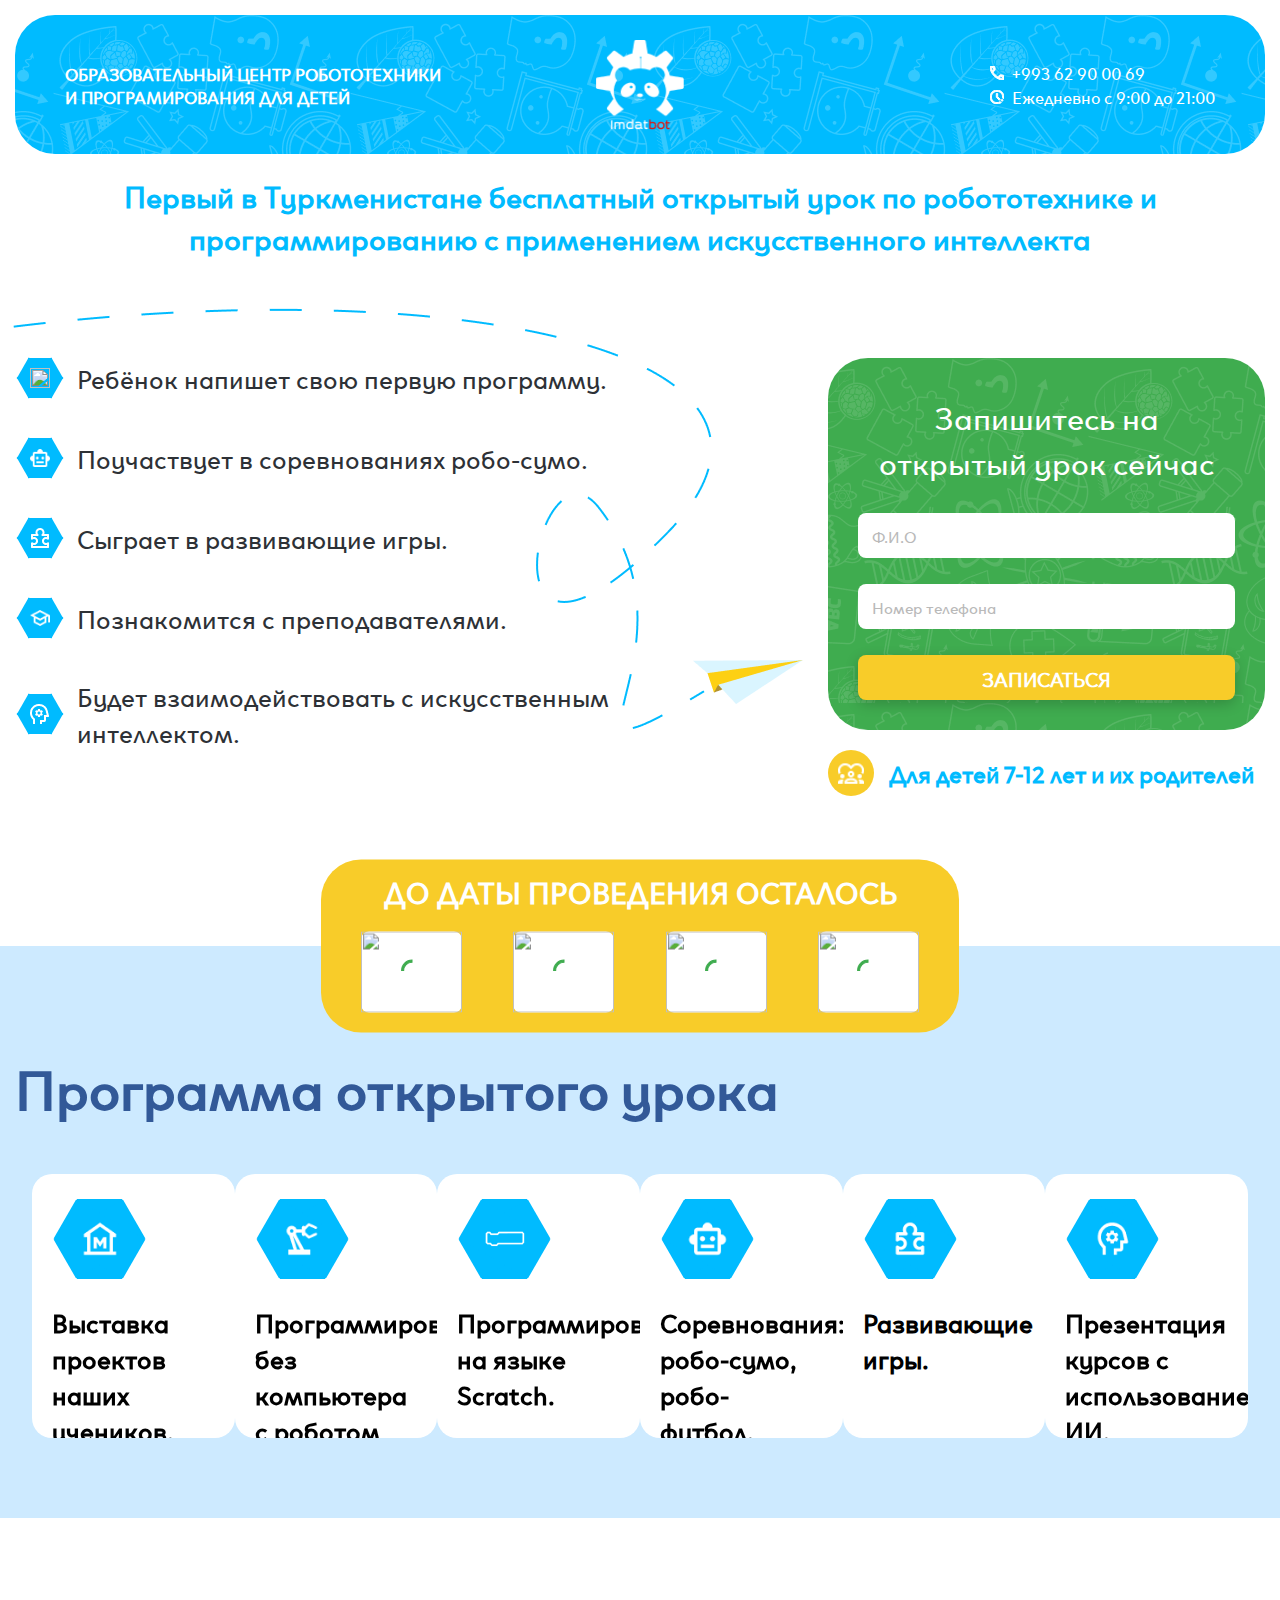
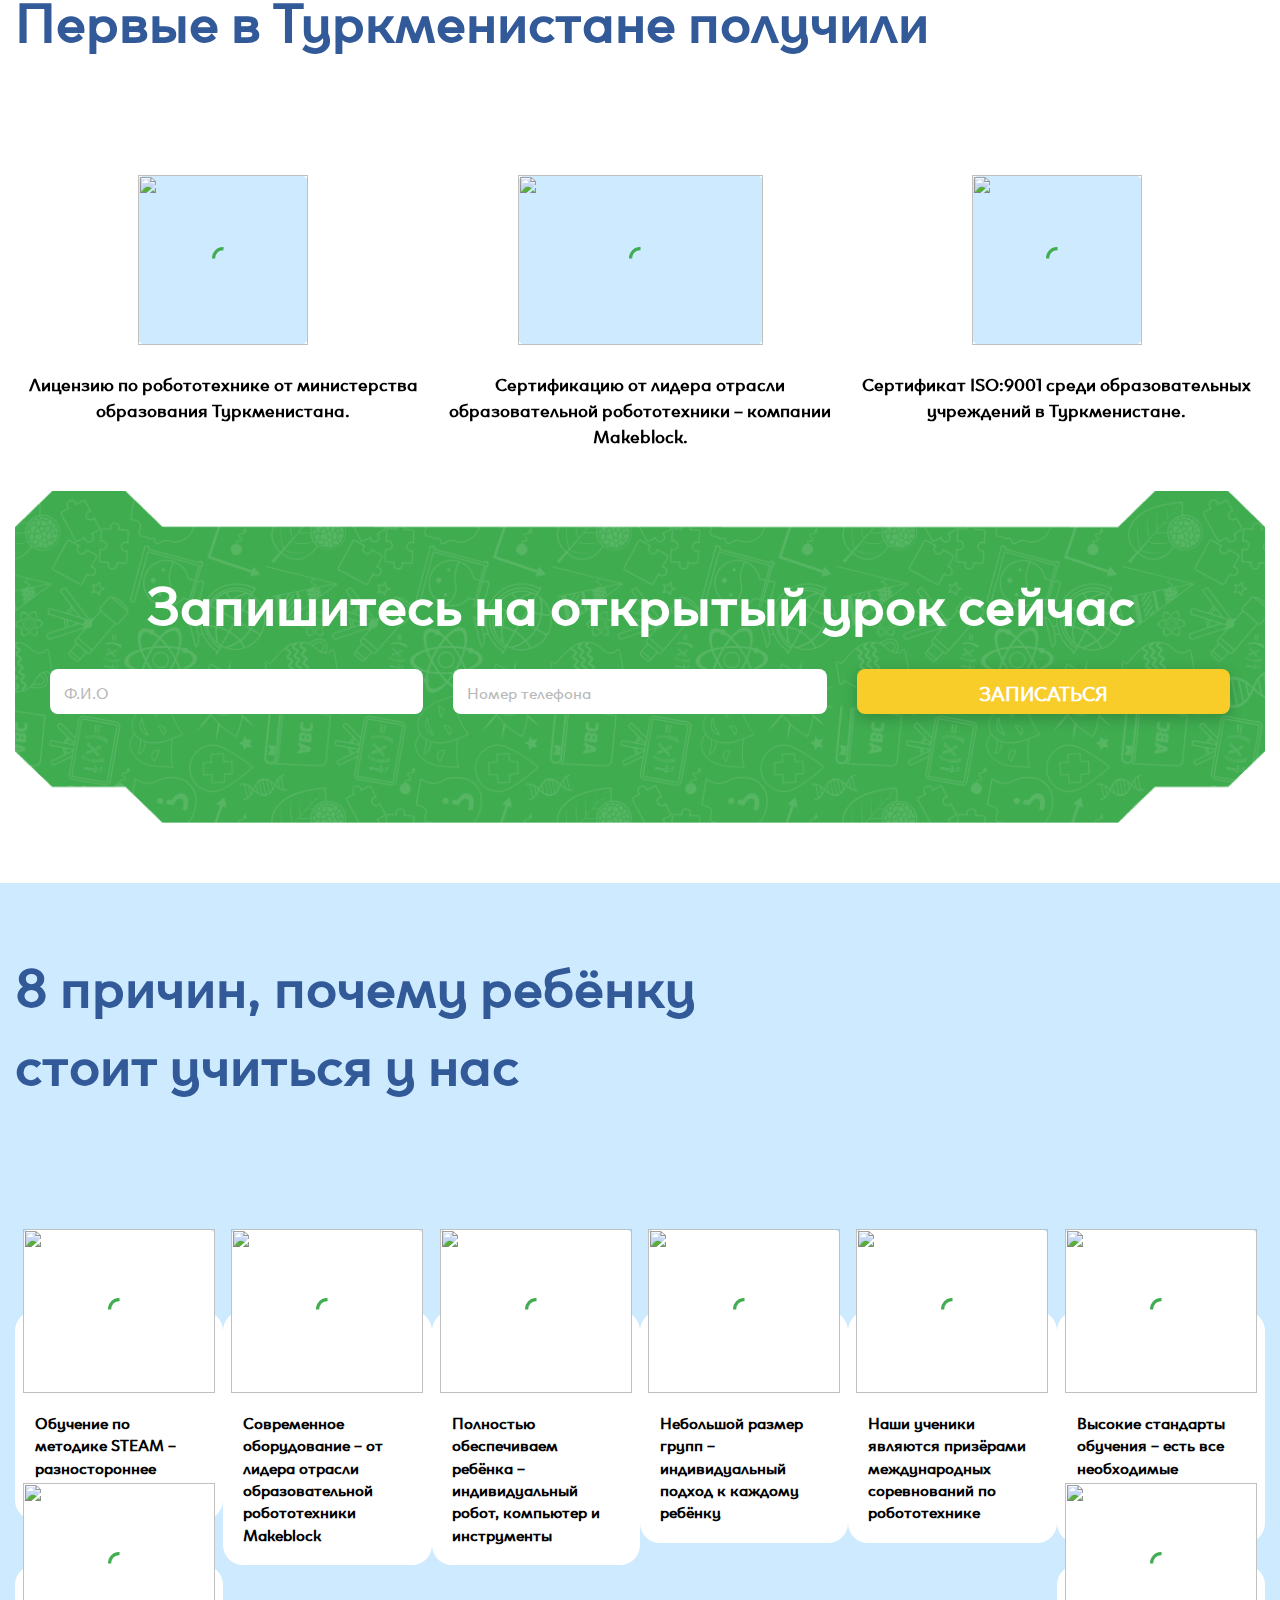
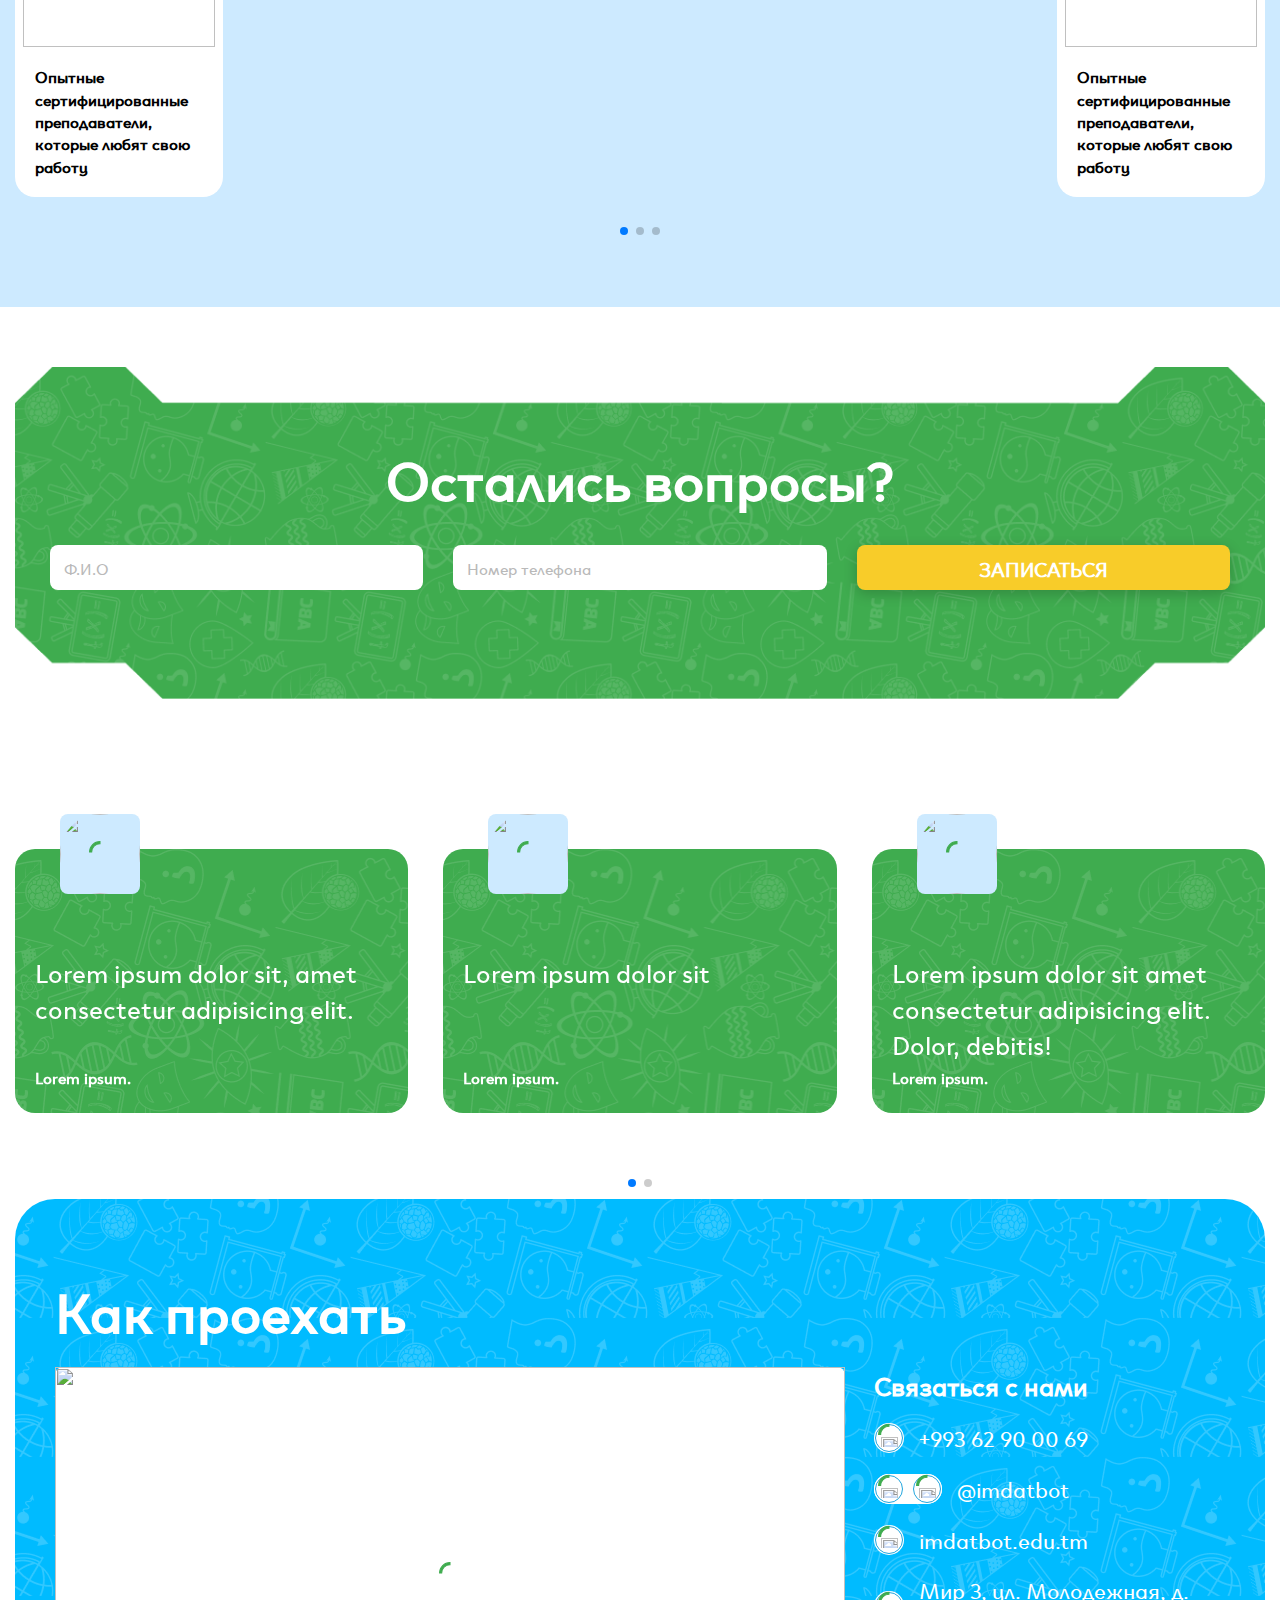
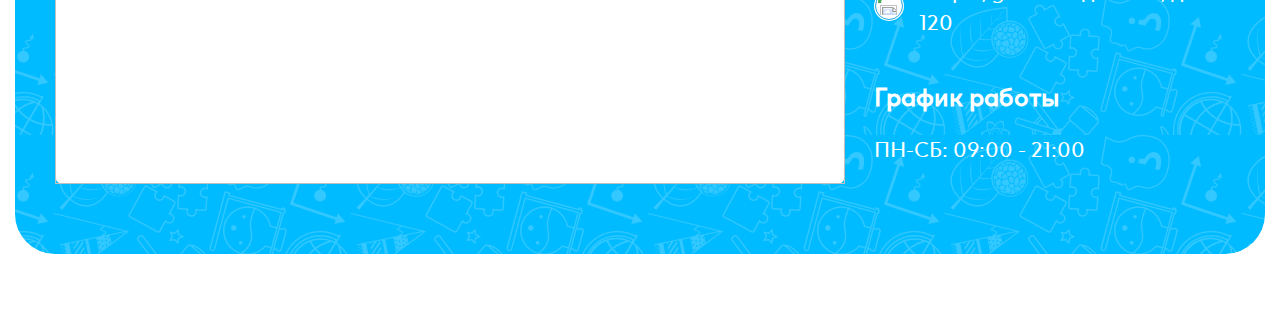
==== commit 7f1ab59a: "refactorin" ====
--- a/index.html
+++ b/index.html
@@ -482,8 +482,14 @@
 
               <div class="grid-image-hexagon-description__heading margin-top-80">Обучение 	по методике STEAM 	­– разностороннее развитие ребёнка</div>
 
-              <div class="image__position image__position-size">
-                <img src="./assets/images/Vector (5).png" alt="" class="image__element" loading="lazy">
+              <div class="image__position image__position-size loading-theme__white">
+                <img src="" data-src="./assets/images/Vector (5).png" alt="" class="image__element lazy">
+
+                <div class="preloader">
+                  <svg class="icon-size-preloader">
+                    <use xlink:href="./assets/icons/sprite.svg#loading"></use>
+                  </svg>
+                </div>
               </div>
 
             </section>
@@ -492,8 +498,14 @@
 
               <div class="grid-image-hexagon-description__heading margin-top-80">Современное 	оборудование – от лидера отрасли 	образовательной робототехники Makeblock</div>
 
-              <div class="image__position image__position-size">
-                <img src="./assets/images/Vector (6).png" alt="" class="image__element" loading="lazy">
+              <div class="image__position image__position-size loading-theme__white">
+                <img src="" data-src="./assets/images/Vector (6).png" alt="" class="image__element lazy">
+
+                <div class="preloader">
+                  <svg class="icon-size-preloader">
+                    <use xlink:href="./assets/icons/sprite.svg#loading"></use>
+                  </svg>
+                </div>
               </div>
 
             </section>
@@ -502,8 +514,14 @@
 
               <div class="grid-image-hexagon-description__heading margin-top-80">Полностью 	обеспечиваем ребёнка – индивидуальный 	робот, компьютер и инструменты</div>
 
-              <div class="image__position image__position-size">
-                <img src="./assets/images/Vector (7).png" alt="" class="image__element" loading="lazy">
+              <div class="image__position image__position-size loading-theme__white">
+                <img src="" data-src="./assets/images/Vector (7).png" alt="" class="image__element lazy">
+
+                <div class="preloader">
+                  <svg class="icon-size-preloader">
+                    <use xlink:href="./assets/icons/sprite.svg#loading"></use>
+                  </svg>
+                </div>
               </div>
 
             </section>
@@ -512,8 +530,14 @@
 
               <div class="grid-image-hexagon-description__heading margin-top-80">Небольшой 	размер групп – индивидуальный подход 	к каждому ребёнку</div>
 
-              <div class="image__position image__position-size">
-                <img src="./assets/images/Vector (8).png" alt="" class="image__element" loading="lazy">
+              <div class="image__position image__position-size loading-theme__white">
+                <img src="" data-src="./assets/images/Vector (8).png" alt="" class="image__element lazy">
+
+                <div class="preloader">
+                  <svg class="icon-size-preloader">
+                    <use xlink:href="./assets/icons/sprite.svg#loading"></use>
+                  </svg>
+                </div>
               </div>
 
             </section>
@@ -522,8 +546,14 @@
 
               <div class="grid-image-hexagon-description__heading margin-top-80">Наши 	ученики являются призёрами международных 	соревнований по робототехнике</div>
 
-              <div class="image__position image__position-size">
-                <img src="./assets/images/Vector (9).png" alt="" class="image__element" loading="lazy">
+              <div class="image__position image__position-size loading-theme__white">
+                <img src="" data-src="./assets/images/Vector (9).png" alt="" class="image__element lazy">
+
+                <div class="preloader">
+                  <svg class="icon-size-preloader">
+                    <use xlink:href="./assets/icons/sprite.svg#loading"></use>
+                  </svg>
+                </div>
               </div>
 
             </section>
@@ -532,8 +562,14 @@
 
               <div class="grid-image-hexagon-description__heading margin-top-80">Высокие 	стандарты обучения – есть все необходимые 	лицензии и сертификаты</div>
 
-              <div class="image__position image__position-size">
-                <img src="./assets/images/Vector (12).png" alt="" class="image__element" loading="lazy">
+              <div class="image__position image__position-size loading-theme__white">
+                <img src="" data-src="./assets/images/Vector (12).png" alt="" class="image__element lazy">
+
+                <div class="preloader">
+                  <svg class="icon-size-preloader">
+                    <use xlink:href="./assets/icons/sprite.svg#loading"></use>
+                  </svg>
+                </div>
               </div>
 
             </section>
@@ -542,8 +578,14 @@
 
               <div class="grid-image-hexagon-description__heading margin-top-80">Опытные 	сертифицированные преподаватели, 	которые любят свою работу</div>
 
-              <div class="image__position image__position-size">
-                <img src="./assets/images/Vector (11).png" alt="" class="image__element" loading="lazy">
+              <div class="image__position image__position-size loading-theme__white">
+                <img src="" data-src="./assets/images/Vector (11).png" alt="" class="image__element lazy">
+
+                <div class="preloader">
+                  <svg class="icon-size-preloader">
+                    <use xlink:href="./assets/icons/sprite.svg#loading"></use>
+                  </svg>
+                </div>
               </div>
 
             </section>
@@ -552,8 +594,14 @@
 
               <div class="grid-image-hexagon-description__heading margin-top-80">Опытные 	сертифицированные преподаватели, 	которые любят свою работу</div>
 
-              <div class="image__position image__position-size">
-                <img src="./assets/images/Vector (12).png" alt="" class="image__element" loading="lazy">
+              <div class="image__position image__position-size loading-theme__white">
+                <img src="" data-src="./assets/images/Vector (12).png" alt="" class="image__element lazy">
+
+                <div class="preloader">
+                  <svg class="icon-size-preloader">
+                    <use xlink:href="./assets/icons/sprite.svg#loading"></use>
+                  </svg>
+                </div>
               </div>
 
             </section>
@@ -577,7 +625,7 @@
         </div>
 
         <div class="form__background-image__image-mobile">
-          <img src="./assets/images/form-background-mobile.png" alt="" class="image__element" loading="lazy">
+          <img src="./assets/images/form-background-mobile.png" alt="" class="image__element">
         </div>
 
         <div class="form">
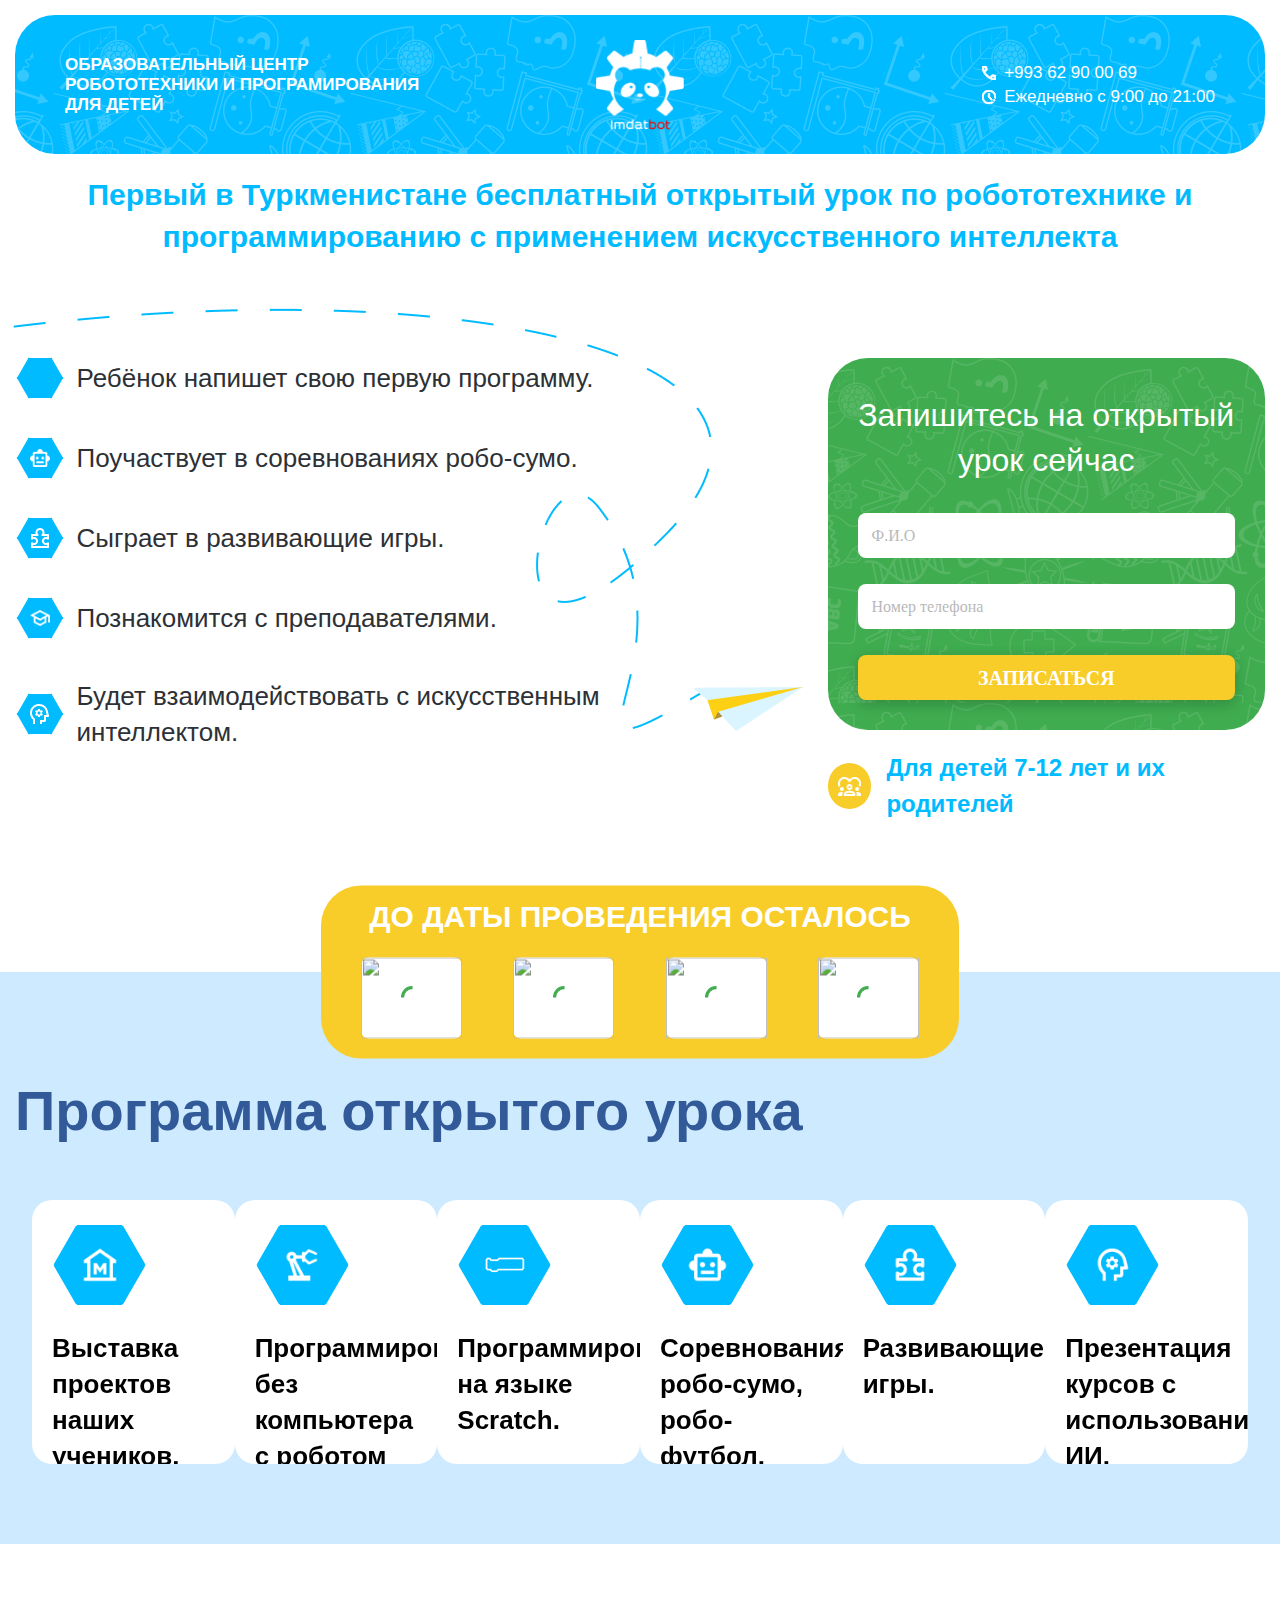
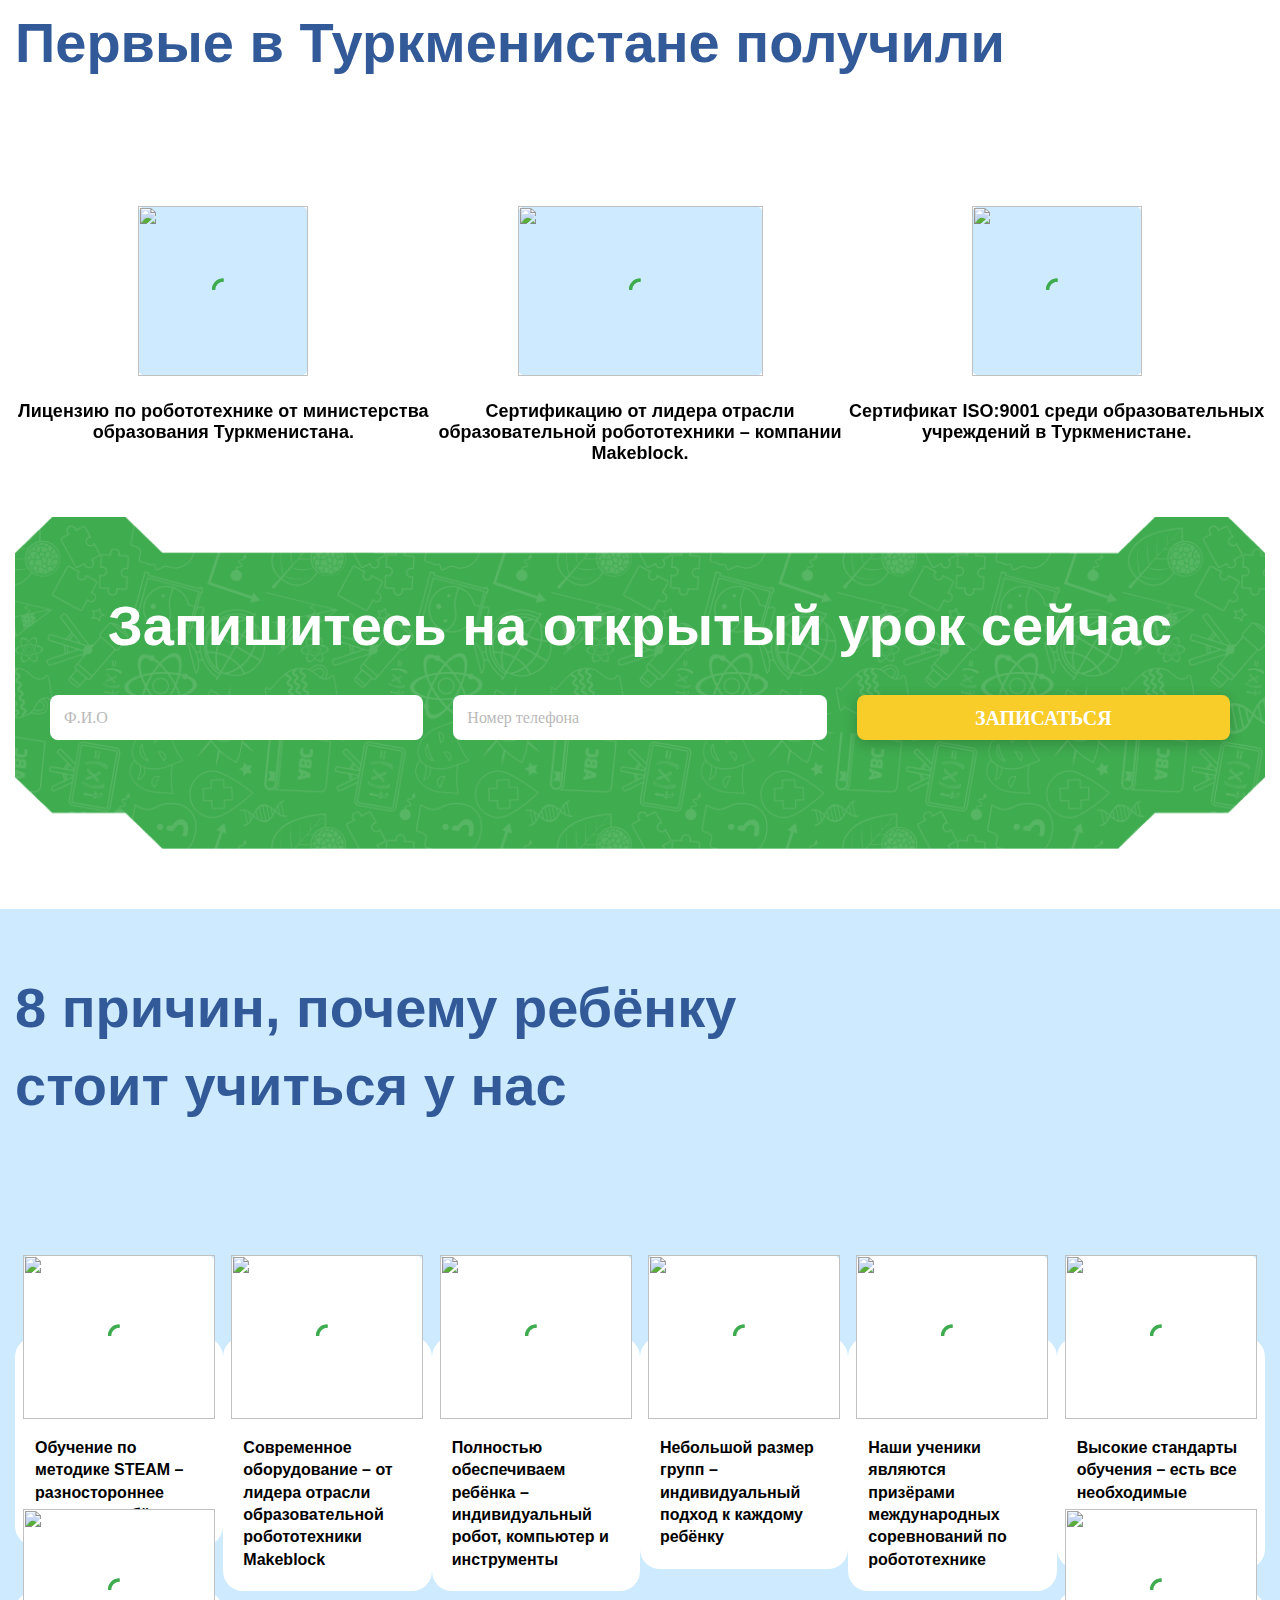
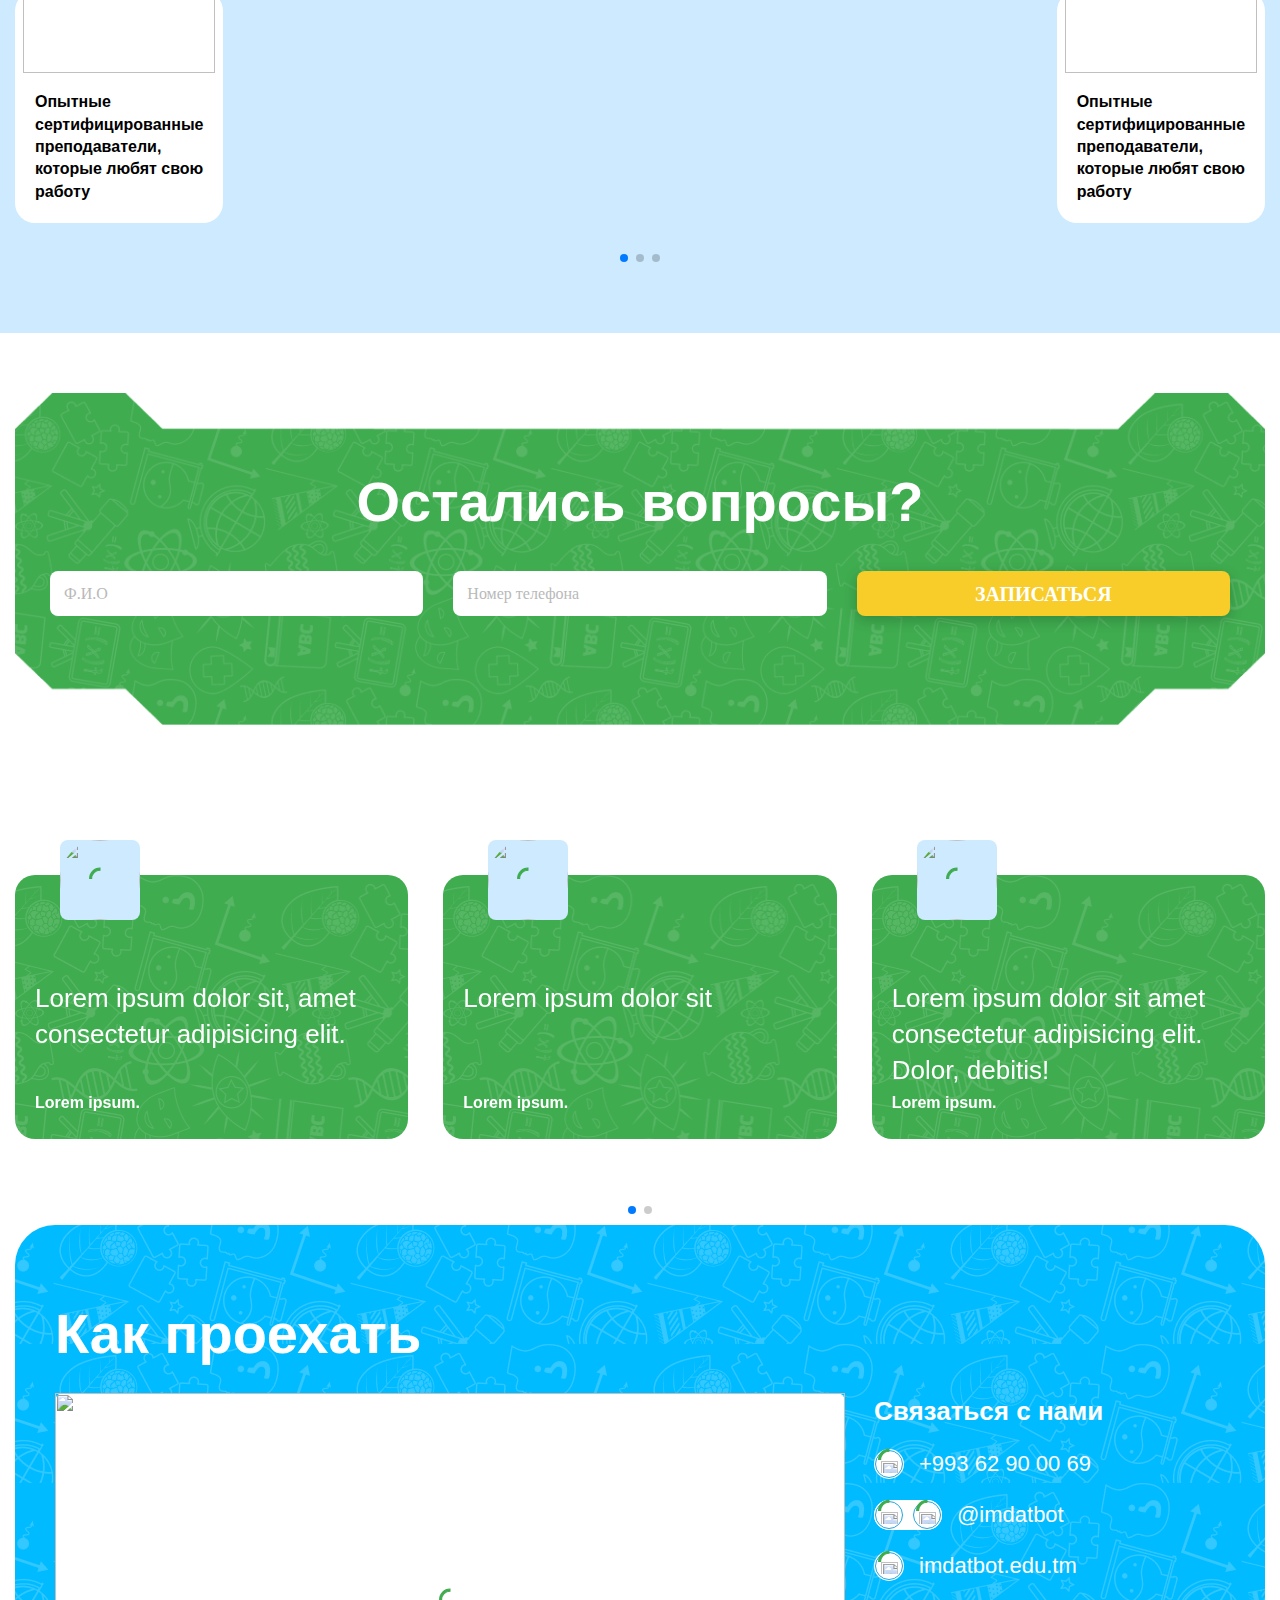
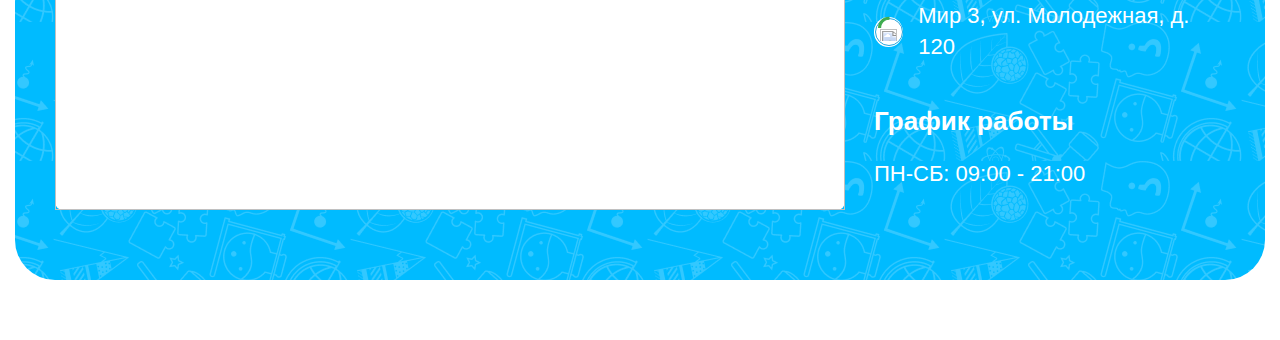
==== commit 6bb69ecb: "refactoring" ====
--- a/index.html
+++ b/index.html
@@ -25,11 +25,11 @@
     <div class="logotype__image-mobile loader__container loading-theme__white">
       <img src="" data-src="./assets/images/logotype.png" class="image__element--fit-contain image__element image__element--fit-position-center lazy">
 
-      <div class="preloader">
+      <!-- <div class="preloader">
         <svg class="icon-size-preloader">
           <use xlink:href="./assets/icons/sprite.svg#loading"></use>
         </svg>
-      </div>
+      </div> -->
     </div>
 
     <h3 class="logotype__heading logotype__heading--theme-white">ОБРАЗОВАТЕЛЬНЫЙ ЦЕНТР РОБОТОТЕХНИКИ И ПРОГРАМИРОВАНИЯ ДЛЯ ДЕТЕЙ</h3>
@@ -37,11 +37,11 @@
     <div class="logotype__image loader__container loading-theme__white">
       <img src="" data-src="./assets/images/logotype.png" class="image__element--fit-contain image__element image__element--fit-position-center lazy">
 
-      <div class="preloader">
+      <!-- <div class="preloader">
         <svg class="icon-size-preloader">
           <use xlink:href="./assets/icons/sprite.svg#loading"></use>
         </svg>
-      </div>
+      </div> -->
     </div>
 
     <div class="header__right-column">
@@ -91,17 +91,16 @@
           <div class="grid-image-description__image margin-right-25">
             <div class="hexagon__size-tiny hexagon"></div>
 
-            <!-- <div class="loader__container"> -->
               <div class="grid-image-description__image-middle-image grid-image-description__image-middle-image--size">
-                <img src="" data-src="./assets/images/arrows.png" alt="" class="image__element">
-              </div>
-
-              <!-- <div class="preloader">
-                <svg class="icon-size-preloader">
-                  <use xlink:href="./assets/icons/sprite.svg#loading"></use>
-                </svg>
-              </div> -->
-            <!-- </div> -->
+                <!-- <img src="" data-src="./assets/images/arrows.png" alt="" class="image__element lazy">
+
+                <div class="preloader">
+                  <svg class="icon-size-preloader">
+                    <use xlink:href="./assets/icons/sprite.svg#loading"></use>
+                  </svg>
+                </div> -->
+
+              </div>
           </div>
 
           <h3 class="grid-image-description__heading heading--theme-dark">Ребёнок 	напишет свою первую программу.</h3>
@@ -181,12 +180,6 @@
         <div class="seperator__upper">
           <div class="seperator__upper-image margin-right-15 loader__container loading-theme__grey">
             <img src="" data-src="./assets/images/diversity_1.png" alt="" class="image__element lazy">
-
-            <div class="preloader">
-              <svg class="icon-size-preloader">
-                <use xlink:href="./assets/icons/sprite.svg#loading"></use>
-              </svg>
-            </div>
           </div>
 
           <p class="seperator__upper-text heading--theme-blue">Для детей 7-12 лет и их родителей</p>
@@ -207,12 +200,6 @@
           <div class="coverflow__image--heading-description">
             <div class="coverflow__image loader__container loading-theme__white">
               <img src="" data-src="./assets/images/Path-2 (4).png" alt="" class="image__element lazy">
-              
-              <div class="preloader">
-                <svg class="icon-size-preloader">
-                  <use xlink:href="./assets/icons/sprite.svg#loading"></use>
-                </svg>
-              </div>
             </div>
     
             <div class="coverflow__image--description">
@@ -224,12 +211,6 @@
           <div class="coverflow__image--heading-description">
             <div class="coverflow__image loader__container loading-theme__white">
               <img src="" data-src="./assets/images/Path-2 (4).png" alt="" class="image__element lazy">
-
-              <div class="preloader">
-                <svg class="icon-size-preloader">
-                  <use xlink:href="./assets/icons/sprite.svg#loading"></use>
-                </svg>
-              </div>
             </div>
     
             <div class="coverflow__image--description">
@@ -241,12 +222,6 @@
           <div class="coverflow__image--heading-description">
             <div class="coverflow__image loader__container loading-theme__white">
               <img src="" data-src="./assets/images/Path-2 (4).png" alt="" class="image__element lazy">
-
-              <div class="preloader">
-                <svg class="icon-size-preloader">
-                  <use xlink:href="./assets/icons/sprite.svg#loading"></use>
-                </svg>
-              </div>
             </div>
     
             <div class="coverflow__image--description">
@@ -258,12 +233,6 @@
           <div class="coverflow__image--heading-description">
             <div class="coverflow__image loader__container loading-theme__white">
               <img src="" data-src="./assets/images/Path-2 (4).png" alt="" class="image__element lazy">
-
-              <div class="preloader">
-                <svg class="icon-size-preloader">
-                  <use xlink:href="./assets/icons/sprite.svg#loading"></use>
-                </svg>
-              </div>
             </div>
     
             <div class="coverflow__image--description">
@@ -665,12 +634,6 @@
 
             <div class="profile__image-size profile-image loader__container loading-theme__grey">
               <img src="" data-src="./assets/images/image.png" class="image__element image-rounded lazy">
-
-              <div class="preloader">
-                <svg class="icon-size-preloader">
-                  <use xlink:href="./assets/icons/sprite.svg#loading"></use>
-                </svg>
-              </div>
             </div>
           </div>
 
@@ -687,11 +650,6 @@
 
             <div class="profile__image-size profile-image loader__container loading-theme__grey">
               <img src="" data-src="./assets/images/image.png" class="image__element image-rounded lazy">
-              <div class="preloader">
-                <svg class="icon-size-preloader">
-                  <use xlink:href="./assets/icons/sprite.svg#loading"></use>
-                </svg>
-              </div>
             </div>
           </div>
 
@@ -708,12 +666,6 @@
 
             <div class="profile__image-size profile-image loader__container loading-theme__grey">
               <img src="" data-src="./assets/images/download-1.jpg" class="image__element image-rounded lazy">
-
-              <div class="preloader">
-                <svg class="icon-size-preloader">
-                  <use xlink:href="./assets/icons/sprite.svg#loading"></use>
-                </svg>
-              </div>
             </div>
           </div>
 
@@ -730,12 +682,6 @@
 
             <div class="profile__image-size profile-image loader__container loading-theme__grey">
               <img src="" data-src="./assets/images/download-1.jpg" class="image__element image-rounded lazy">
-
-              <div class="preloader">
-                <svg class="icon-size-preloader">
-                  <use xlink:href="./assets/icons/sprite.svg#loading"></use>
-                </svg>
-              </div>
             </div>
           </div>
 
@@ -760,12 +706,6 @@
       <div class="footer__bottom-bottom">
         <div class="footer__bottom-map loader__container loading-theme__white">
           <img src="" data-src="./assets/images/map.png" class="image__element lazy">
-
-          <div class="preloader">
-            <svg class="icon-size-preloader">
-              <use xlink:href="./assets/icons/sprite.svg#loading"></use>
-            </svg>
-          </div>
         </div>
 
         <div class="footer__bottom-links">
@@ -780,12 +720,6 @@
                   <div class="social-links__item-image-phone-link">
                     <div class="social-links__item-image loader__container loading-theme__white">
                       <img src="" data-src="./assets/images/phone.png" alt="" class="image__element lazy">
-                      
-                      <div class="preloader">
-                        <svg class="icon-size-preloader">
-                          <use xlink:href="./assets/icons/sprite.svg#loading"></use>
-                        </svg>
-                      </div>
                     </div>
                   </div>
                 </div>
@@ -801,12 +735,6 @@
                     <div class="social-links__item-image-phone-link">
                       <div class="social-links__item-image loader__container loading-theme__white">
                         <img src="" data-src="./assets/images/tiktok.png" alt="" class="image__element lazy">
-
-                        <div class="preloader">
-                          <svg class="icon-size-preloader">
-                            <use xlink:href="./assets/icons/sprite.svg#loading"></use>
-                          </svg>
-                        </div>
                       </div>
                     </div>
                   </div>
@@ -815,12 +743,6 @@
                     <div class="social-links__item-image-phone-link">
                       <div class="social-links__item-image loader__container loading-theme__white">
                         <img src="" data-src="./assets/images/instagram.png" alt="" class="image__element lazy">
-
-                        <div class="preloader">
-                          <svg class="icon-size-preloader">
-                            <use xlink:href="./assets/icons/sprite.svg#loading"></use>
-                          </svg>
-                        </div>
                       </div>
                     </div>
                   </div>
@@ -837,12 +759,6 @@
                   <div class="social-links__item-image-phone-link">
                     <div class="social-links__item-image loader__container loading-theme__white">
                       <img src="" data-src="./assets/images/imdatbot.png" alt="" class="image__element lazy">
-
-                      <div class="preloader">
-                        <svg class="icon-size-preloader">
-                          <use xlink:href="./assets/icons/sprite.svg#loading"></use>
-                        </svg>
-                      </div>
                     </div>
                   </div>
                 </div>
@@ -858,12 +774,6 @@
                   <div class="social-links__item-image-phone-link">
                     <div class="social-links__item-image loader__container loading-theme__white">
                       <img src="" data-src="./assets/images/location.png" alt="" class="image__element lazy">
-
-                      <div class="preloader">
-                        <svg class="icon-size-preloader">
-                          <use xlink:href="./assets/icons/sprite.svg#loading"></use>
-                        </svg>
-                      </div>
                     </div>
                   </div>
                 </div>
@@ -878,7 +788,7 @@
             <h3 class="heading--theme-white grid-image-description__heading margin-40-0-20">График работы</h3>
   
             <li class="item margin-bottom-20">
-              <a href="tel: 141-171" class="item heading--theme-white social-links__item-link">
+              <a href="" class="item heading--theme-white social-links__item-link">
                 ПН-CБ: 09:00 - 21:00
               </a>
             </li>
--- a/assets/css/app.css
+++ b/assets/css/app.css
@@ -3,7 +3,7 @@
 @import './atomic/padding.css';
 
 /* components */
-@import '../fonts/fonts.css';
+/* @import '../fonts/fonts.css'; */
 @import './variables.css';
 @import './components/header.css';
 @import './components/logotype.css';
@@ -40,7 +40,8 @@
 }
 body
 {
-    font: normal normal 14px 'TRY Clother';
+    /* font: normal normal 14px 'TRY Clother'; */
+    font: normal normal 14px 'Arial';
     padding: 15px 0;
 }
 
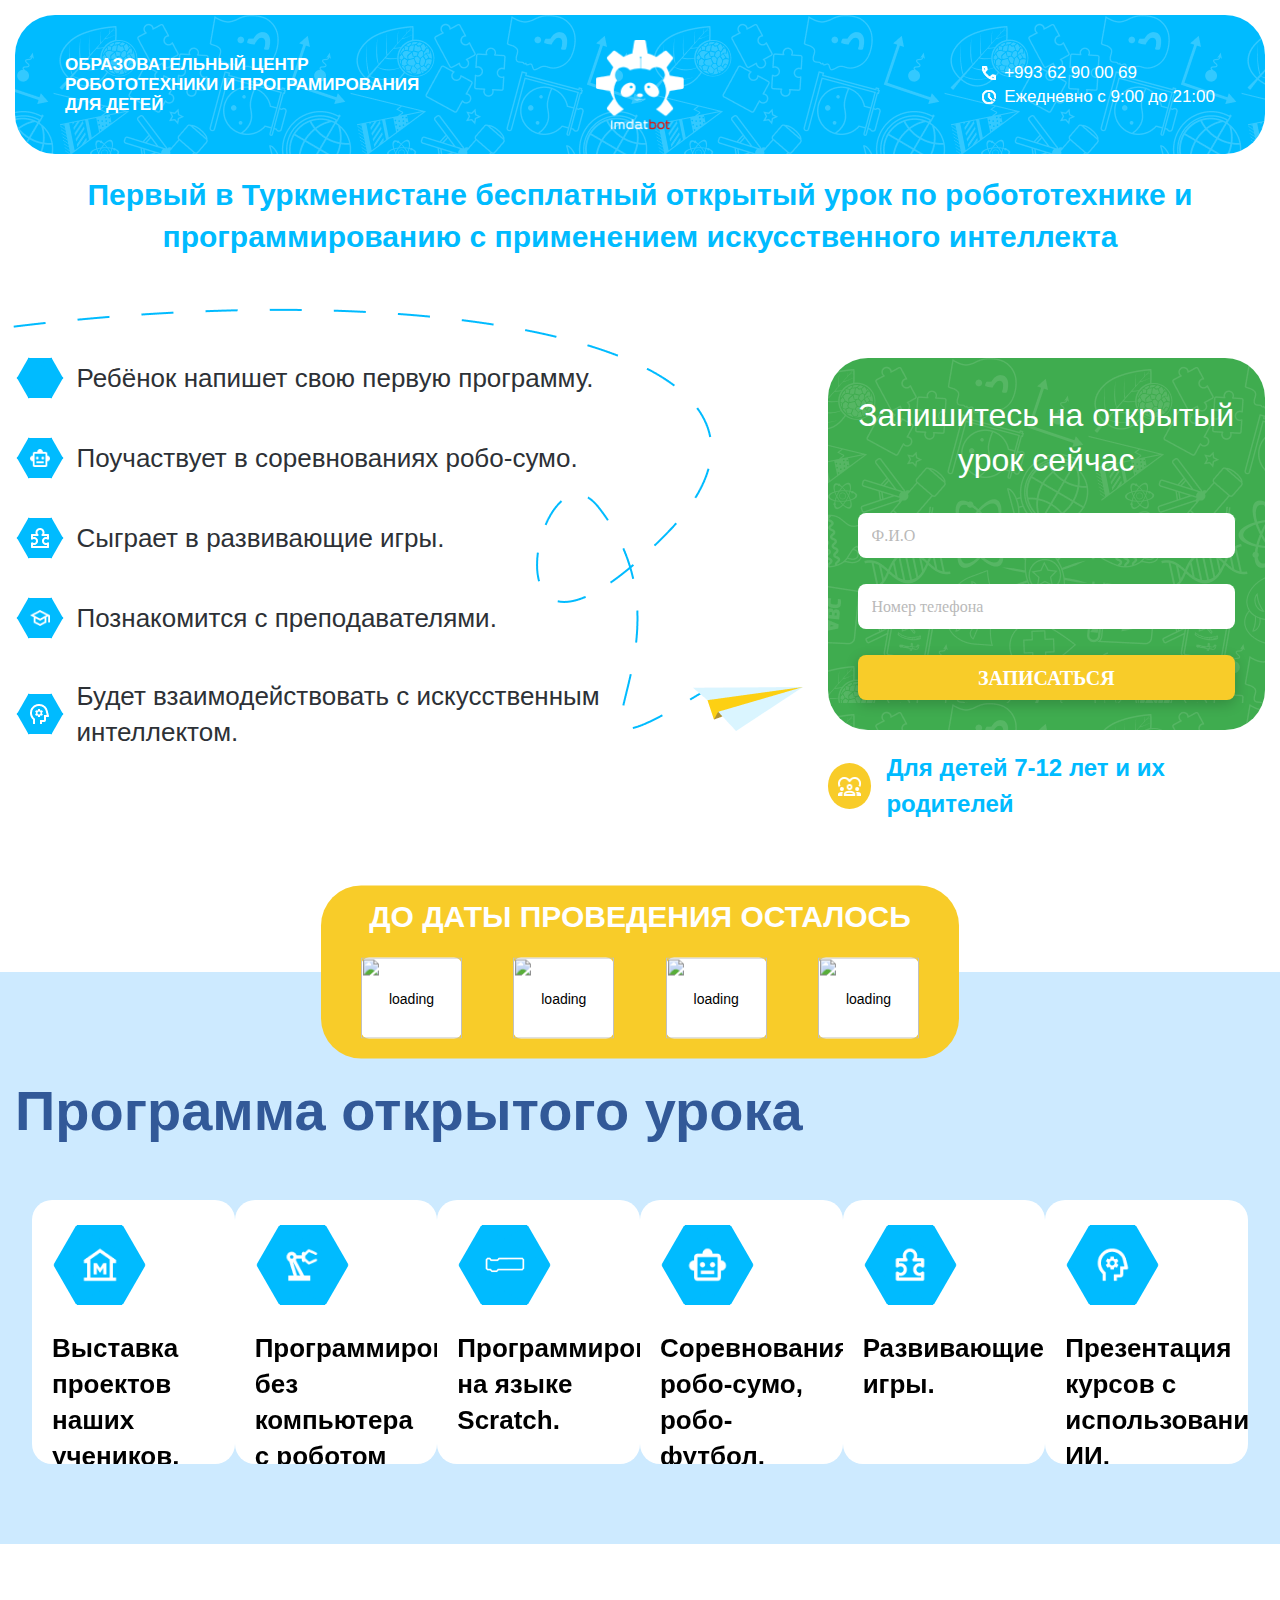
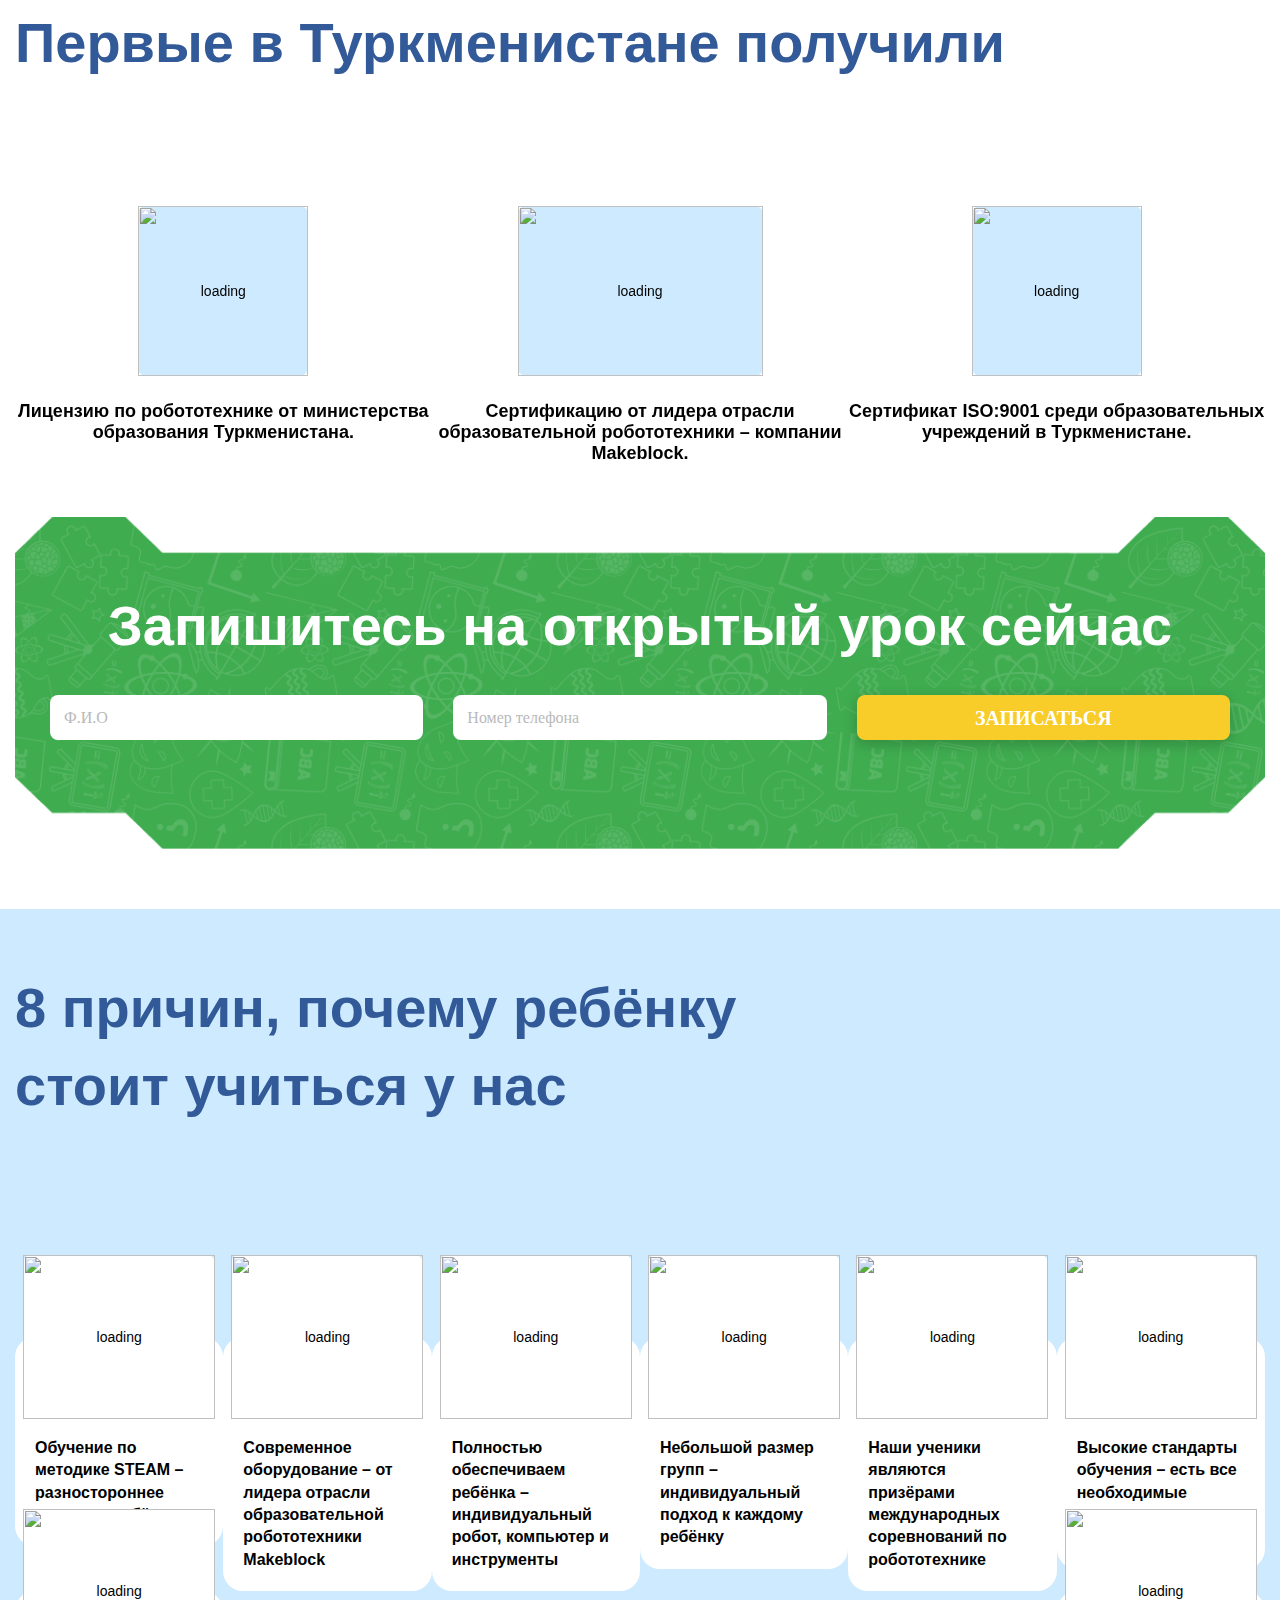
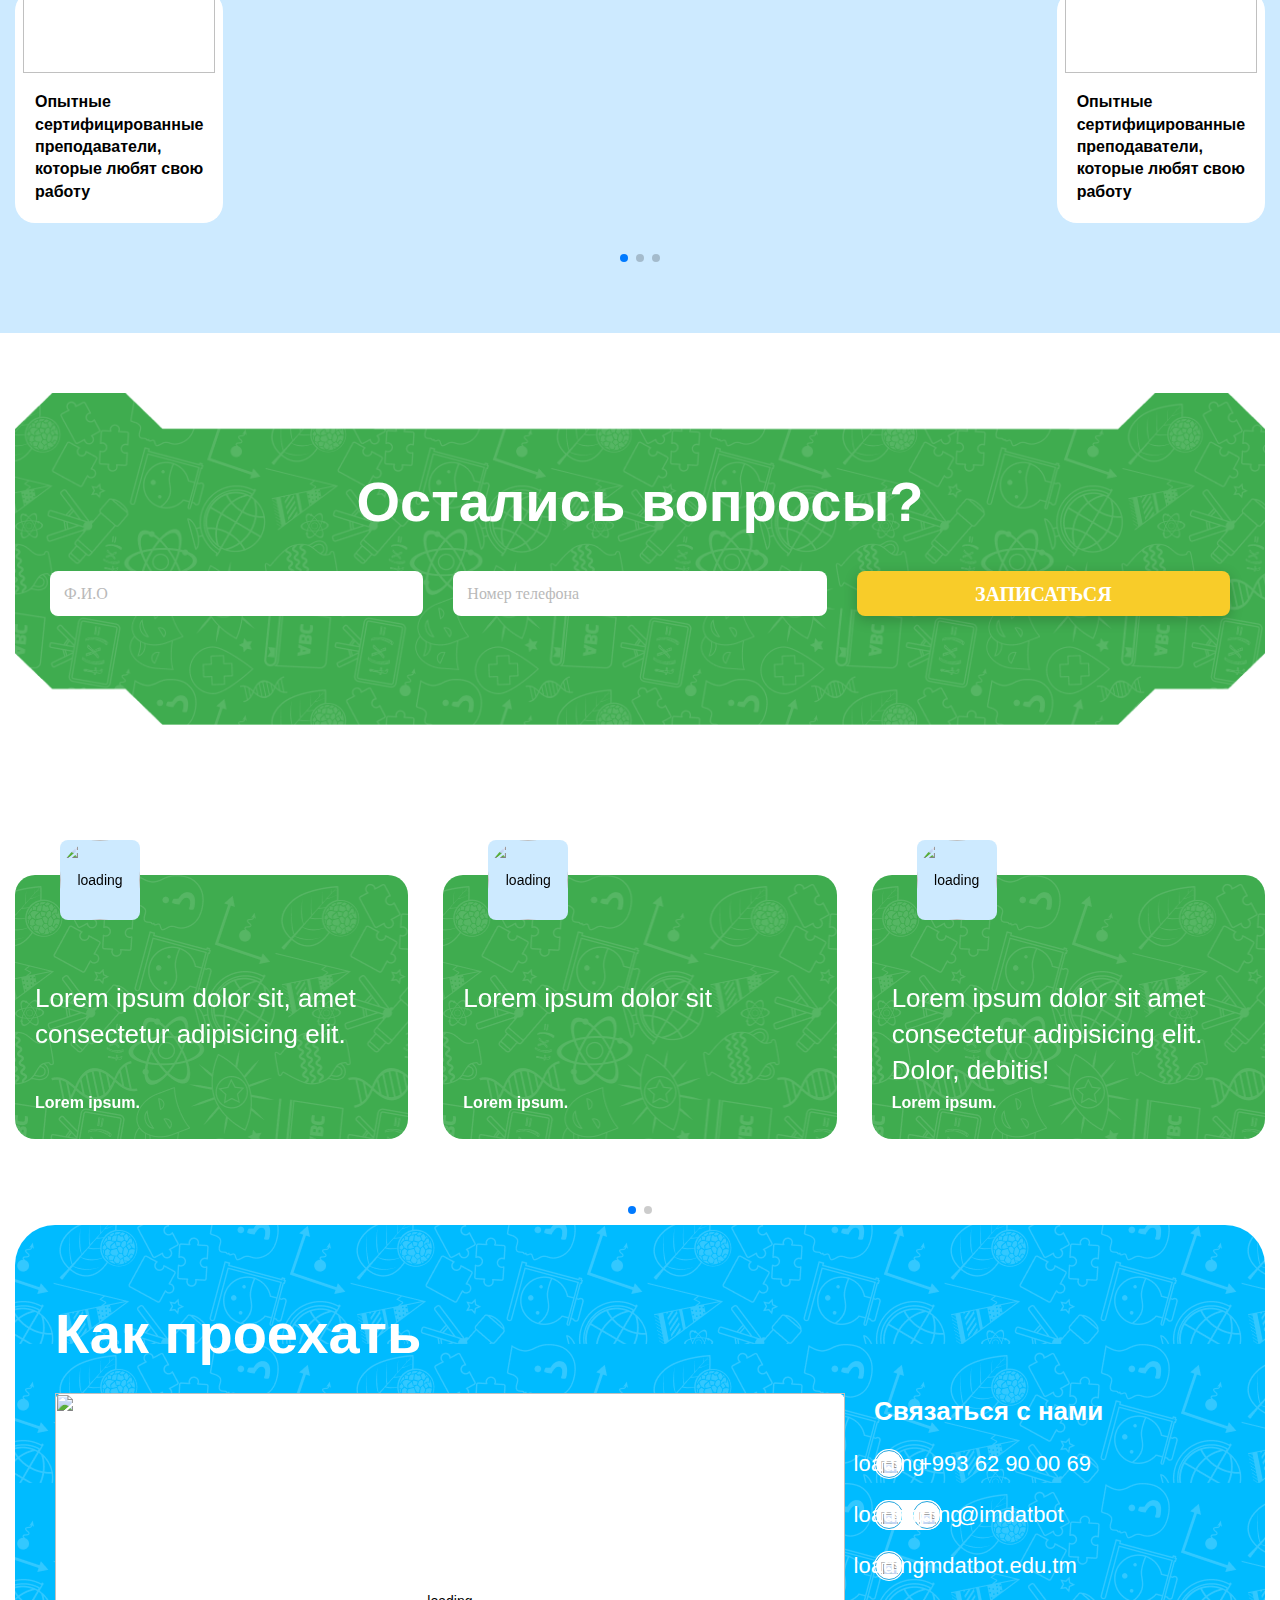
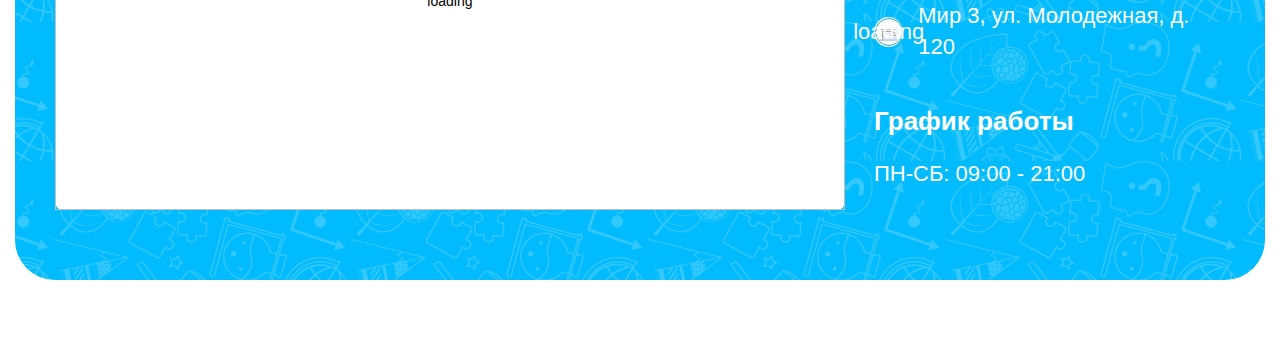
==== commit 6abbfe5d: "refactoring" ====
--- a/index.html
+++ b/index.html
@@ -357,11 +357,11 @@
                 
                 <img src="" data-src="./assets/images/gerb.png" class="image__element lazy">
 
-                <div class="preloader">
-                  <svg class="icon-size-preloader">
-                    <use xlink:href="./assets/icons/sprite.svg#loading"></use>
-                  </svg>
-                </div>
+                <!-- <div class="preloader">
+                  <svg class="icon-size-preloader">
+                    <use xlink:href="./assets/icons/sprite.svg#loading"></use>
+                  </svg>
+                </div> -->
               </div>
               <h3 class="grid-image-description__heading-center heading--theme-black">Лицензию по робототехнике от министерства	образования Туркменистана.</h3>
             </section>
@@ -370,11 +370,11 @@
               <div class="grid-image-description__item-sertificate-size__middle-image margin-bottom-25 loader__container loading-theme__grey">
                 <img src="" data-src="./assets/images/sertificate-makeblock.png" class="image__element lazy">
 
-                <div class="preloader">
-                  <svg class="icon-size-preloader">
-                    <use xlink:href="./assets/icons/sprite.svg#loading"></use>
-                  </svg>
-                </div>
+                <!-- <div class="preloader">
+                  <svg class="icon-size-preloader">
+                    <use xlink:href="./assets/icons/sprite.svg#loading"></use>
+                  </svg>
+                </div> -->
               </div>
               <h3 class="grid-image-description__heading-center heading--theme-black">Сертификацию от лидера отрасли образовательной робототехники – компании Makeblock.</h3>
             </section>
@@ -383,11 +383,11 @@
               <div class="grid-image-description__item-sertificate-size margin-bottom-25 loader__container loading-theme__grey">
                 <img src="" data-src="./assets/images/sertificate.png" class="image__element lazy">
 
-                <div class="preloader">
-                  <svg class="icon-size-preloader">
-                    <use xlink:href="./assets/icons/sprite.svg#loading"></use>
-                  </svg>
-                </div>
+                <!-- <div class="preloader">
+                  <svg class="icon-size-preloader">
+                    <use xlink:href="./assets/icons/sprite.svg#loading"></use>
+                  </svg>
+                </div> -->
               </div>
               <h3 class="grid-image-description__heading-center heading--theme-black">Сертификат ISO:9001 среди образовательных учреждений в Туркменистане.</h3>
             </section>
@@ -454,11 +454,11 @@
               <div class="image__position image__position-size loading-theme__white">
                 <img src="" data-src="./assets/images/Vector (5).png" alt="" class="image__element lazy">
 
-                <div class="preloader">
-                  <svg class="icon-size-preloader">
-                    <use xlink:href="./assets/icons/sprite.svg#loading"></use>
-                  </svg>
-                </div>
+                <!-- <div class="preloader">
+                  <svg class="icon-size-preloader">
+                    <use xlink:href="./assets/icons/sprite.svg#loading"></use>
+                  </svg>
+                </div> -->
               </div>
 
             </section>
@@ -470,11 +470,11 @@
               <div class="image__position image__position-size loading-theme__white">
                 <img src="" data-src="./assets/images/Vector (6).png" alt="" class="image__element lazy">
 
-                <div class="preloader">
-                  <svg class="icon-size-preloader">
-                    <use xlink:href="./assets/icons/sprite.svg#loading"></use>
-                  </svg>
-                </div>
+                <!-- <div class="preloader">
+                  <svg class="icon-size-preloader">
+                    <use xlink:href="./assets/icons/sprite.svg#loading"></use>
+                  </svg>
+                </div> -->
               </div>
 
             </section>
@@ -486,11 +486,11 @@
               <div class="image__position image__position-size loading-theme__white">
                 <img src="" data-src="./assets/images/Vector (7).png" alt="" class="image__element lazy">
 
-                <div class="preloader">
-                  <svg class="icon-size-preloader">
-                    <use xlink:href="./assets/icons/sprite.svg#loading"></use>
-                  </svg>
-                </div>
+                <!-- <div class="preloader">
+                  <svg class="icon-size-preloader">
+                    <use xlink:href="./assets/icons/sprite.svg#loading"></use>
+                  </svg>
+                </div> -->
               </div>
 
             </section>
@@ -502,11 +502,11 @@
               <div class="image__position image__position-size loading-theme__white">
                 <img src="" data-src="./assets/images/Vector (8).png" alt="" class="image__element lazy">
 
-                <div class="preloader">
-                  <svg class="icon-size-preloader">
-                    <use xlink:href="./assets/icons/sprite.svg#loading"></use>
-                  </svg>
-                </div>
+                <!-- <div class="preloader">
+                  <svg class="icon-size-preloader">
+                    <use xlink:href="./assets/icons/sprite.svg#loading"></use>
+                  </svg>
+                </div> -->
               </div>
 
             </section>
@@ -518,11 +518,11 @@
               <div class="image__position image__position-size loading-theme__white">
                 <img src="" data-src="./assets/images/Vector (9).png" alt="" class="image__element lazy">
 
-                <div class="preloader">
-                  <svg class="icon-size-preloader">
-                    <use xlink:href="./assets/icons/sprite.svg#loading"></use>
-                  </svg>
-                </div>
+                <!-- <div class="preloader">
+                  <svg class="icon-size-preloader">
+                    <use xlink:href="./assets/icons/sprite.svg#loading"></use>
+                  </svg>
+                </div> -->
               </div>
 
             </section>
@@ -534,11 +534,11 @@
               <div class="image__position image__position-size loading-theme__white">
                 <img src="" data-src="./assets/images/Vector (12).png" alt="" class="image__element lazy">
 
-                <div class="preloader">
-                  <svg class="icon-size-preloader">
-                    <use xlink:href="./assets/icons/sprite.svg#loading"></use>
-                  </svg>
-                </div>
+                <!-- <div class="preloader">
+                  <svg class="icon-size-preloader">
+                    <use xlink:href="./assets/icons/sprite.svg#loading"></use>
+                  </svg>
+                </div> -->
               </div>
 
             </section>
@@ -550,11 +550,11 @@
               <div class="image__position image__position-size loading-theme__white">
                 <img src="" data-src="./assets/images/Vector (11).png" alt="" class="image__element lazy">
 
-                <div class="preloader">
-                  <svg class="icon-size-preloader">
-                    <use xlink:href="./assets/icons/sprite.svg#loading"></use>
-                  </svg>
-                </div>
+                <!-- <div class="preloader">
+                  <svg class="icon-size-preloader">
+                    <use xlink:href="./assets/icons/sprite.svg#loading"></use>
+                  </svg>
+                </div> -->
               </div>
 
             </section>
@@ -566,11 +566,11 @@
               <div class="image__position image__position-size loading-theme__white">
                 <img src="" data-src="./assets/images/Vector (12).png" alt="" class="image__element lazy">
 
-                <div class="preloader">
-                  <svg class="icon-size-preloader">
-                    <use xlink:href="./assets/icons/sprite.svg#loading"></use>
-                  </svg>
-                </div>
+                <!-- <div class="preloader">
+                  <svg class="icon-size-preloader">
+                    <use xlink:href="./assets/icons/sprite.svg#loading"></use>
+                  </svg>
+                </div> -->
               </div>
 
             </section>
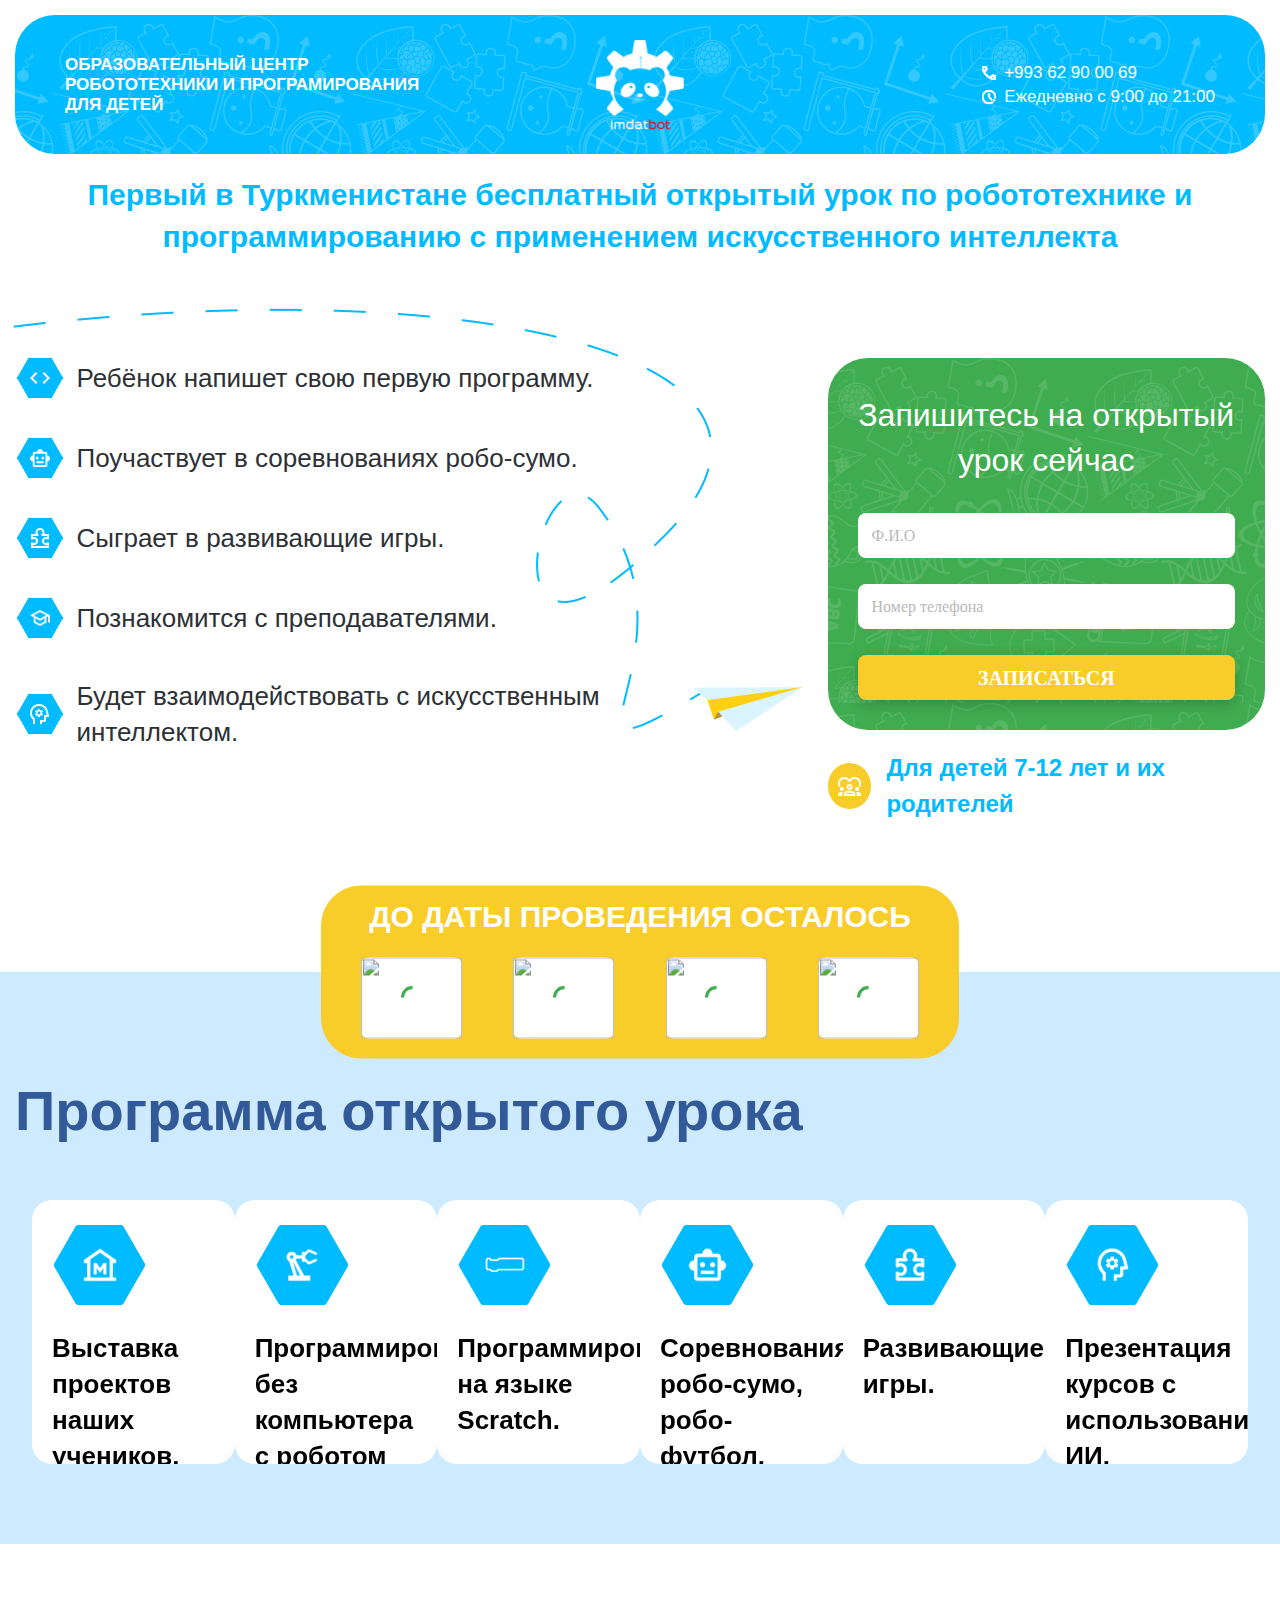
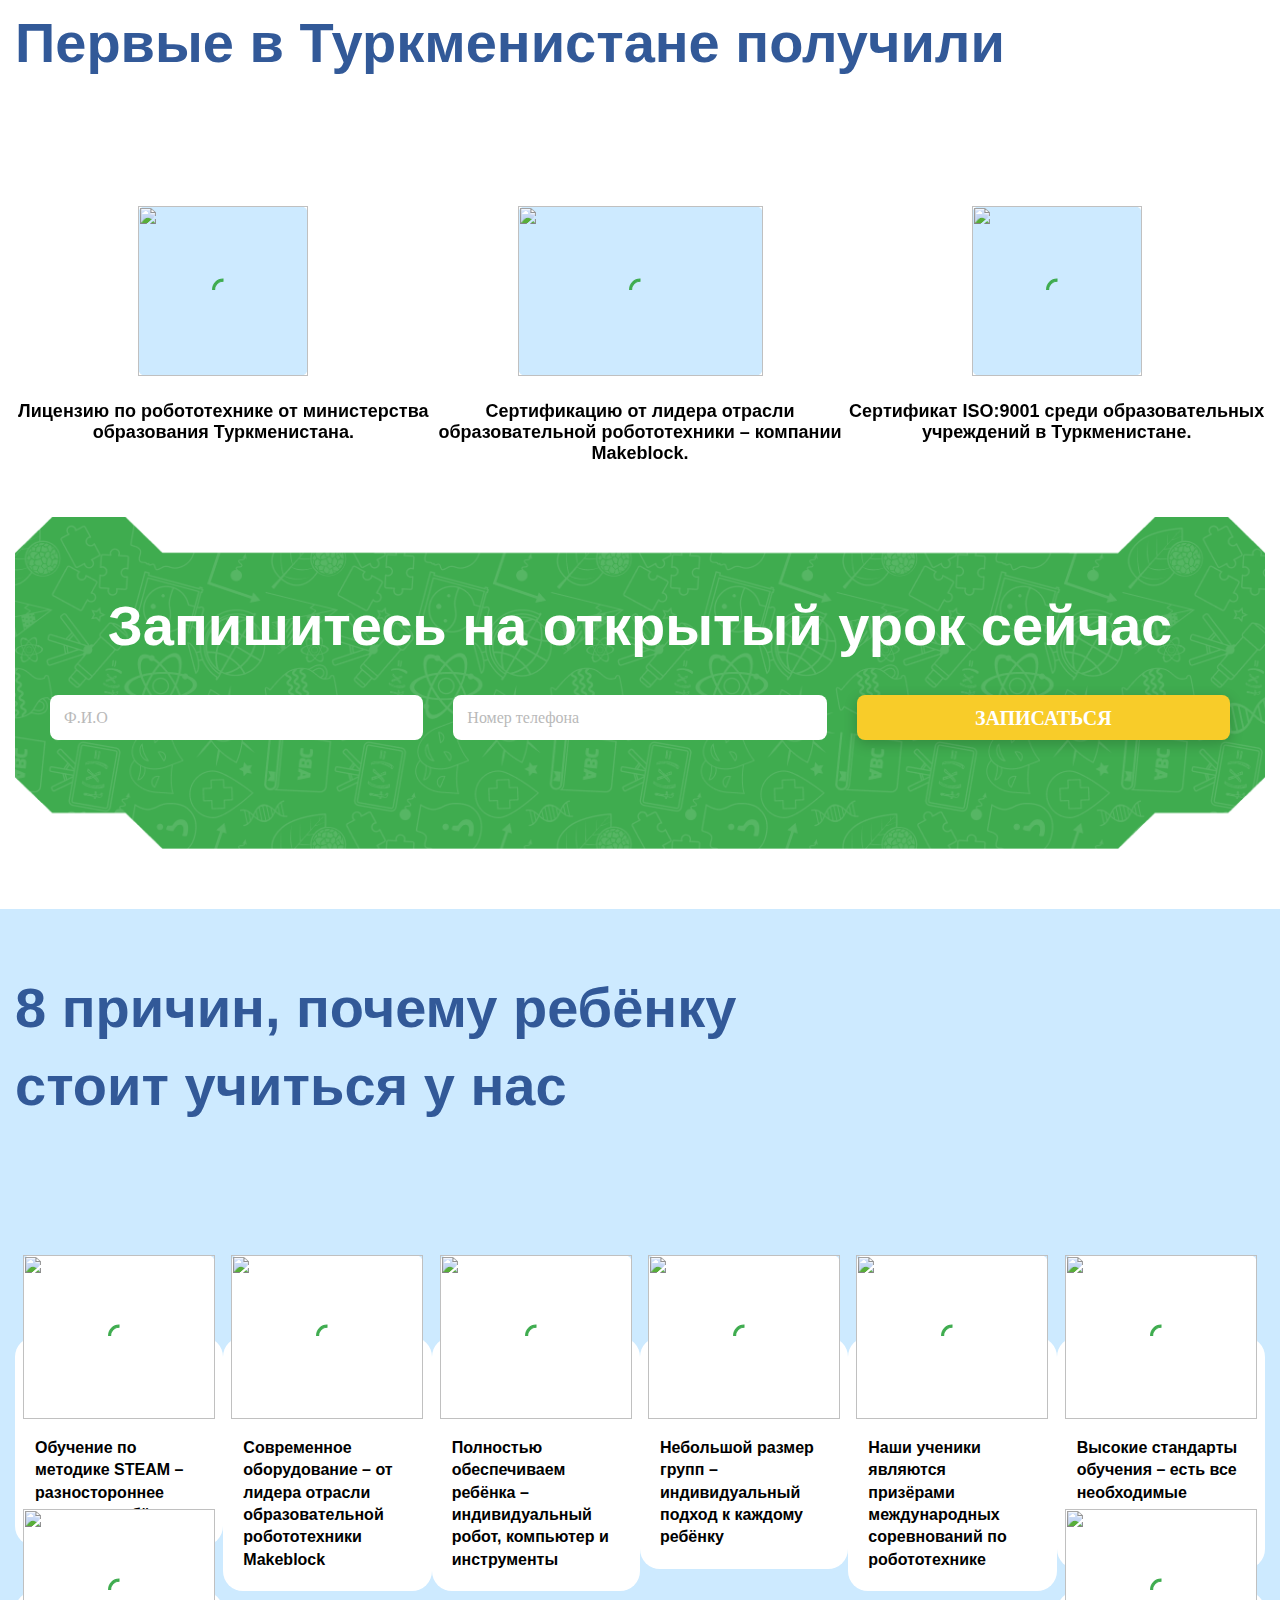
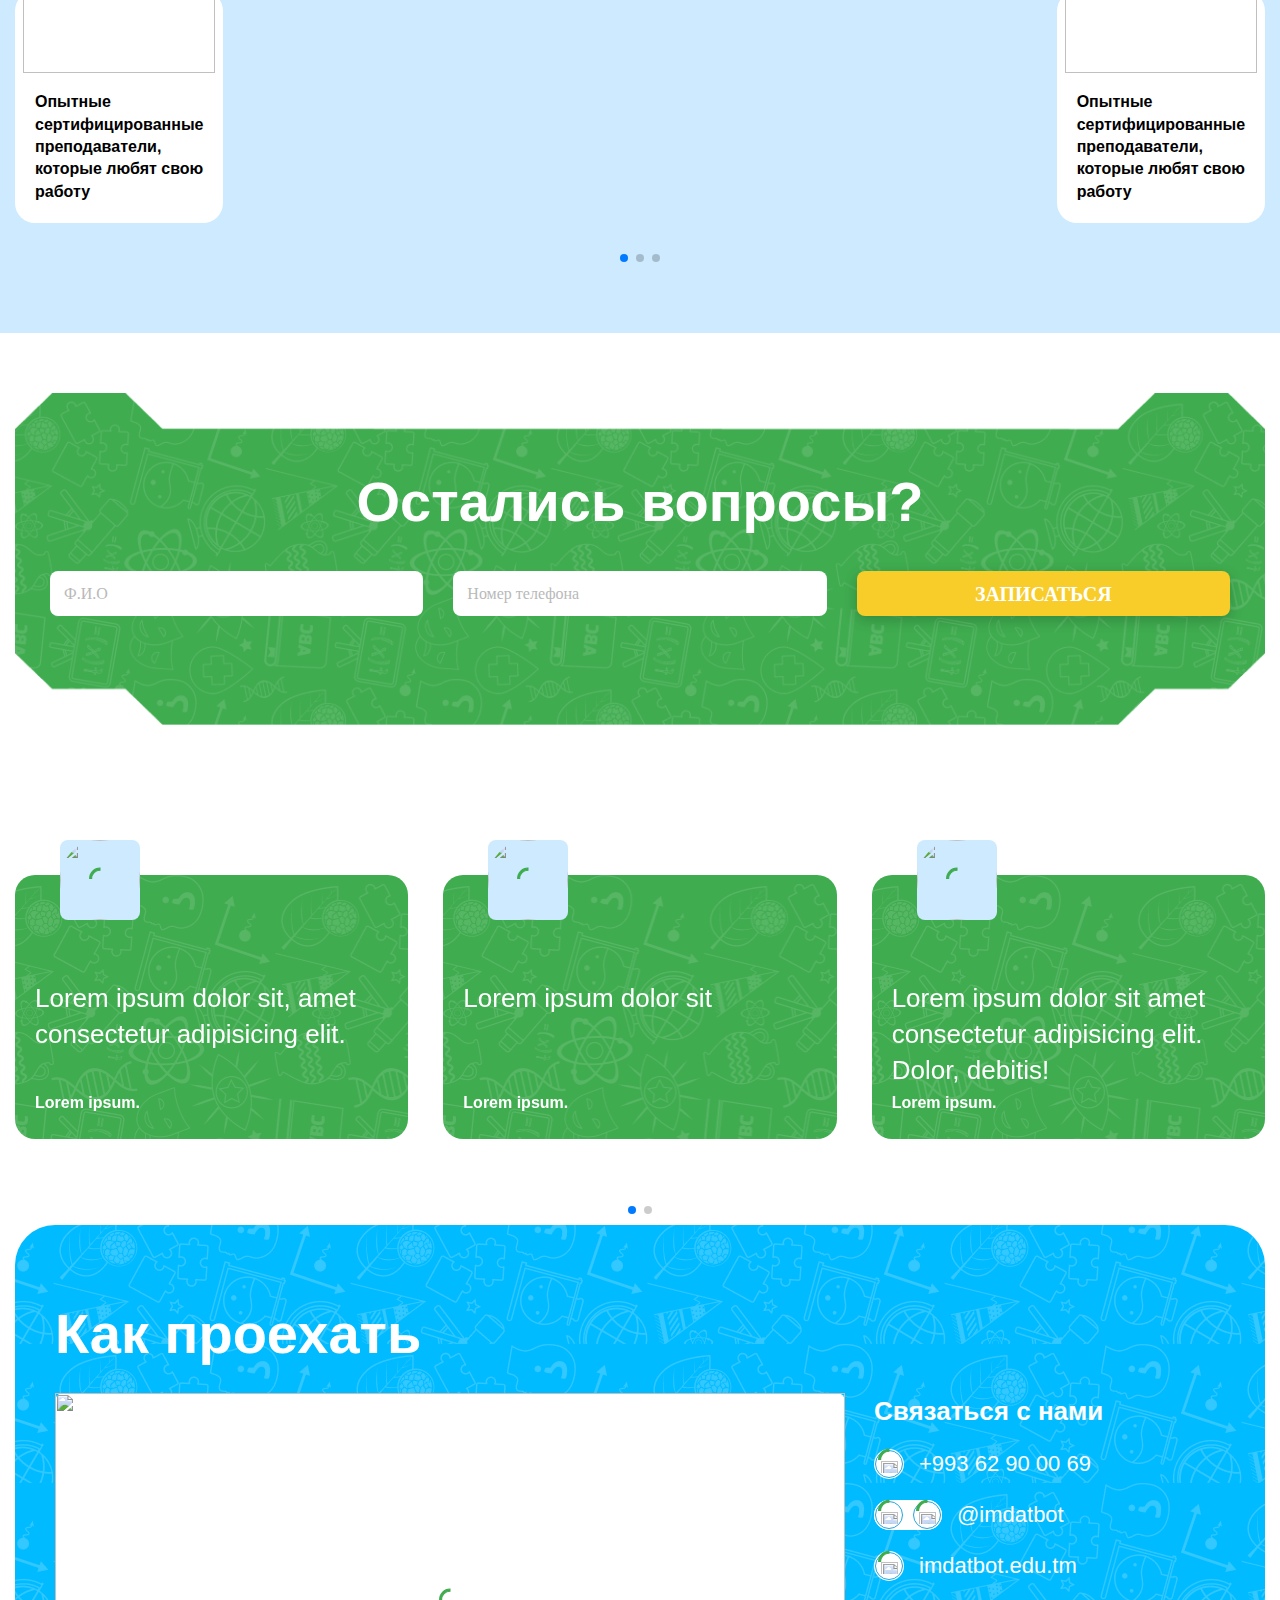
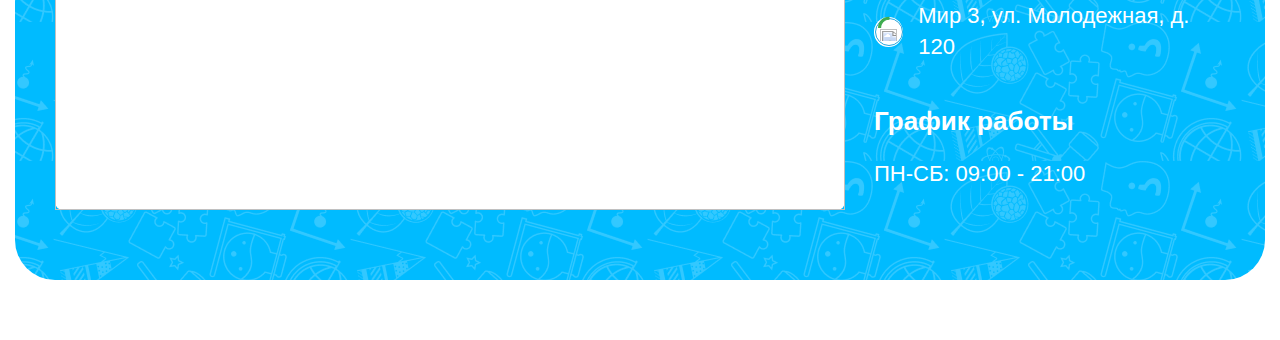
==== commit 81433260: "refactoring" ====
--- a/index.html
+++ b/index.html
@@ -24,24 +24,12 @@
 
     <div class="logotype__image-mobile loader__container loading-theme__white">
       <img src="" data-src="./assets/images/logotype.png" class="image__element--fit-contain image__element image__element--fit-position-center lazy">
-
-      <!-- <div class="preloader">
-        <svg class="icon-size-preloader">
-          <use xlink:href="./assets/icons/sprite.svg#loading"></use>
-        </svg>
-      </div> -->
     </div>
 
     <h3 class="logotype__heading logotype__heading--theme-white">ОБРАЗОВАТЕЛЬНЫЙ ЦЕНТР РОБОТОТЕХНИКИ И ПРОГРАМИРОВАНИЯ ДЛЯ ДЕТЕЙ</h3>
 
     <div class="logotype__image loader__container loading-theme__white">
       <img src="" data-src="./assets/images/logotype.png" class="image__element--fit-contain image__element image__element--fit-position-center lazy">
-
-      <!-- <div class="preloader">
-        <svg class="icon-size-preloader">
-          <use xlink:href="./assets/icons/sprite.svg#loading"></use>
-        </svg>
-      </div> -->
     </div>
 
     <div class="header__right-column">
@@ -92,14 +80,7 @@
             <div class="hexagon__size-tiny hexagon"></div>
 
               <div class="grid-image-description__image-middle-image grid-image-description__image-middle-image--size">
-                <!-- <img src="" data-src="./assets/images/arrows.png" alt="" class="image__element lazy">
-
-                <div class="preloader">
-                  <svg class="icon-size-preloader">
-                    <use xlink:href="./assets/icons/sprite.svg#loading"></use>
-                  </svg>
-                </div> -->
-
+                <img src="./assets/images/arrows.png" alt="" class="image__element">
               </div>
           </div>
 
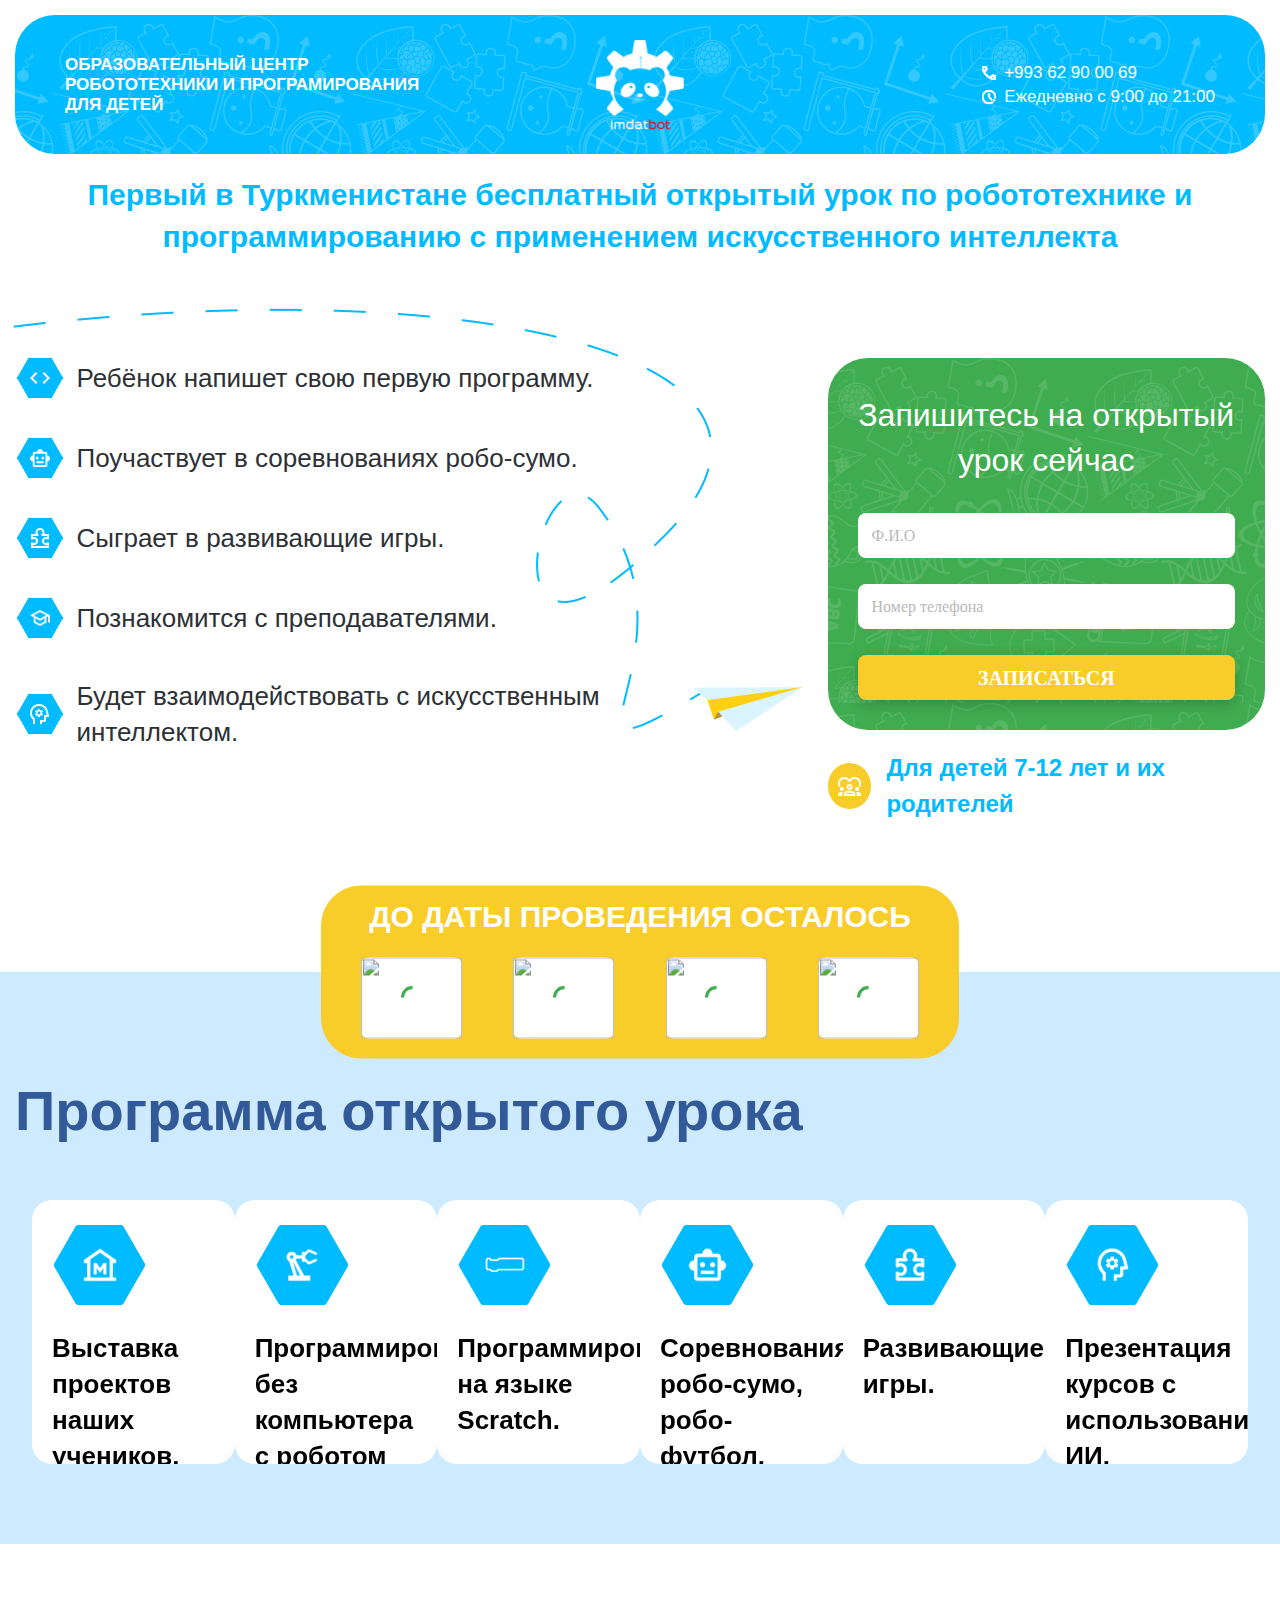
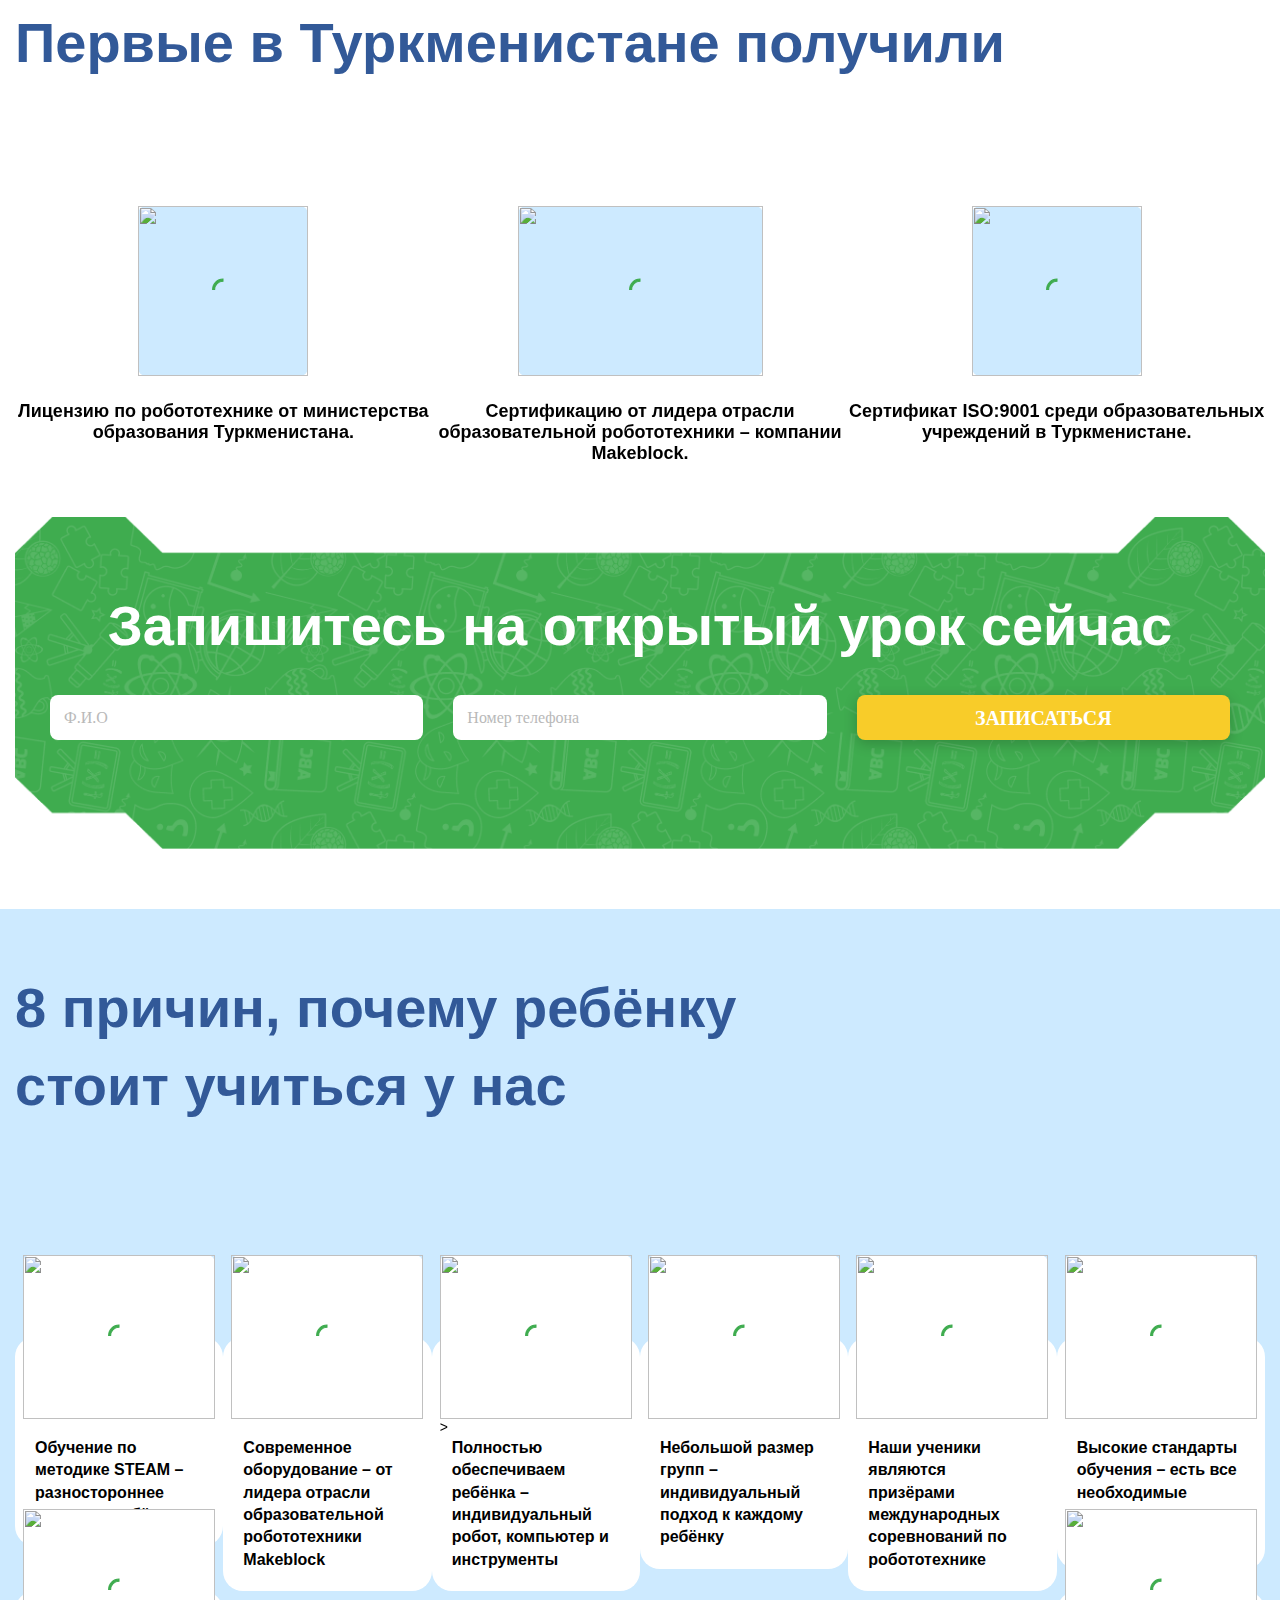
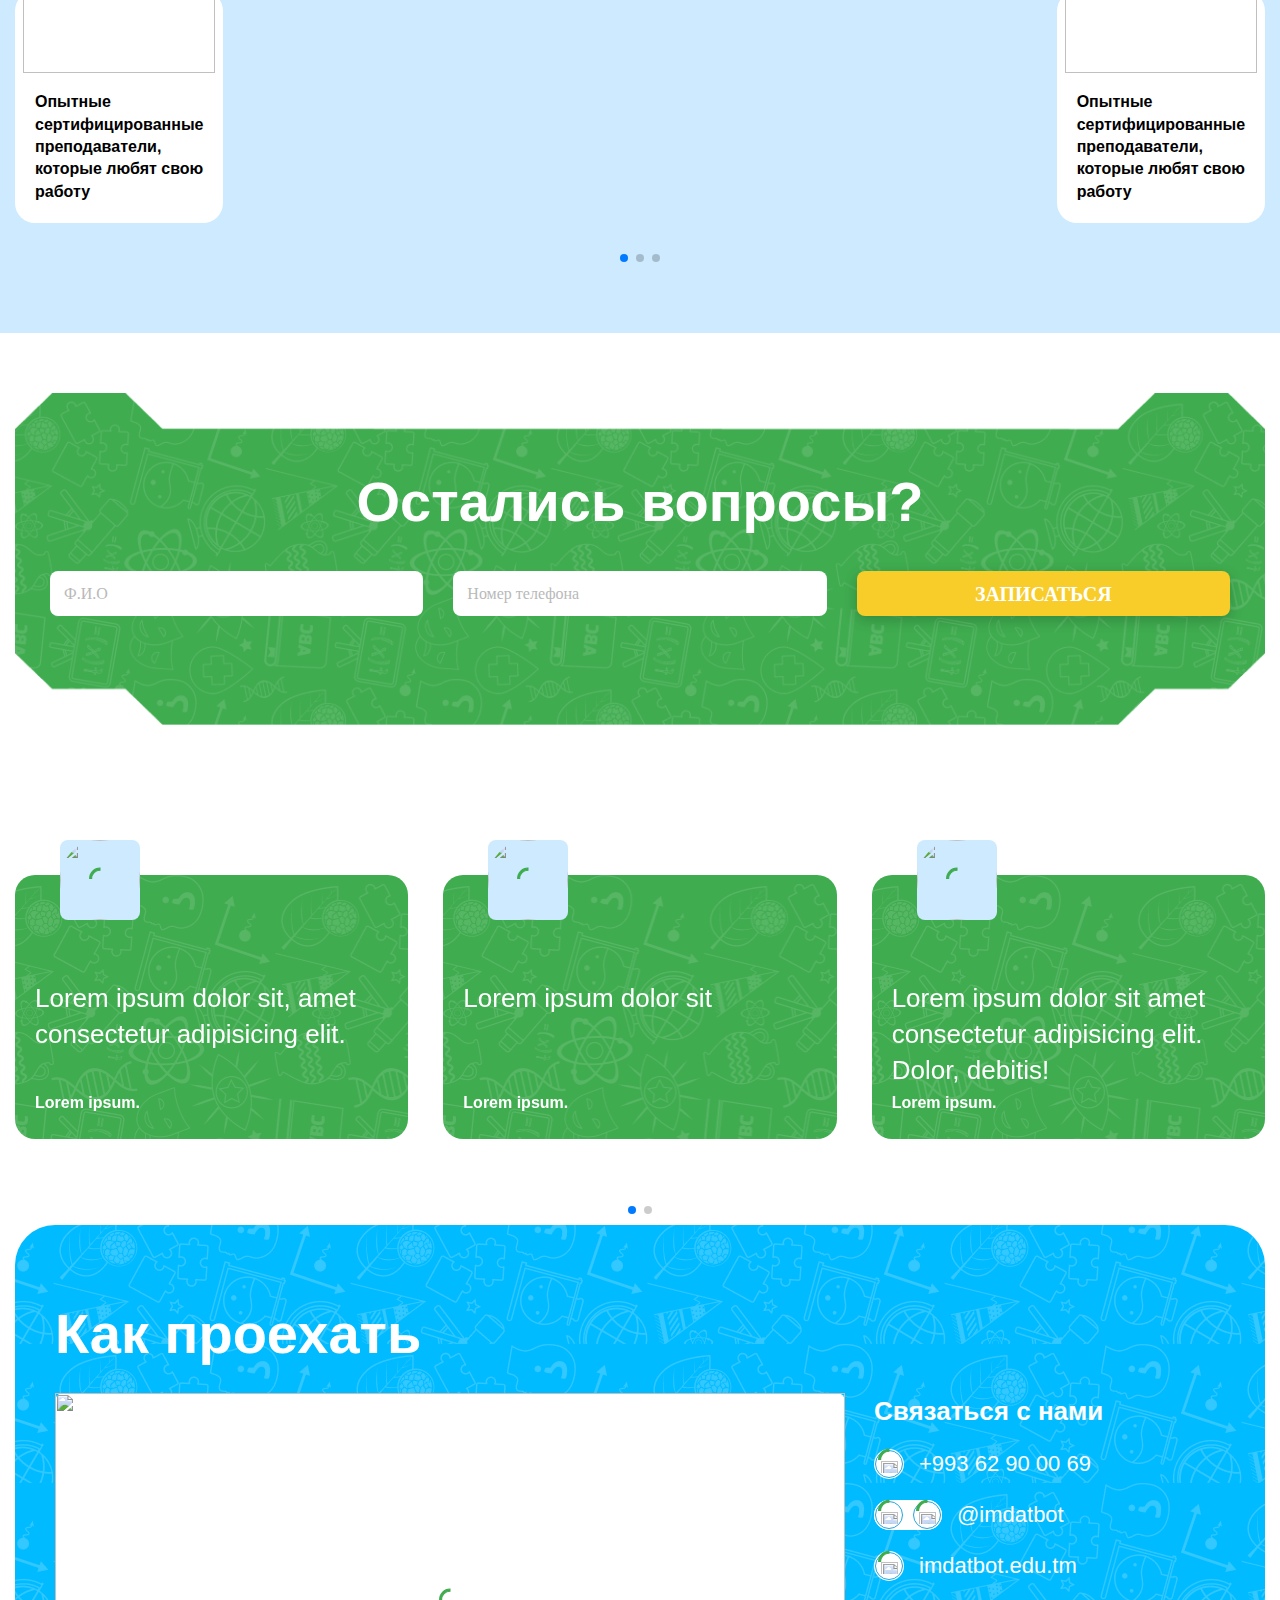
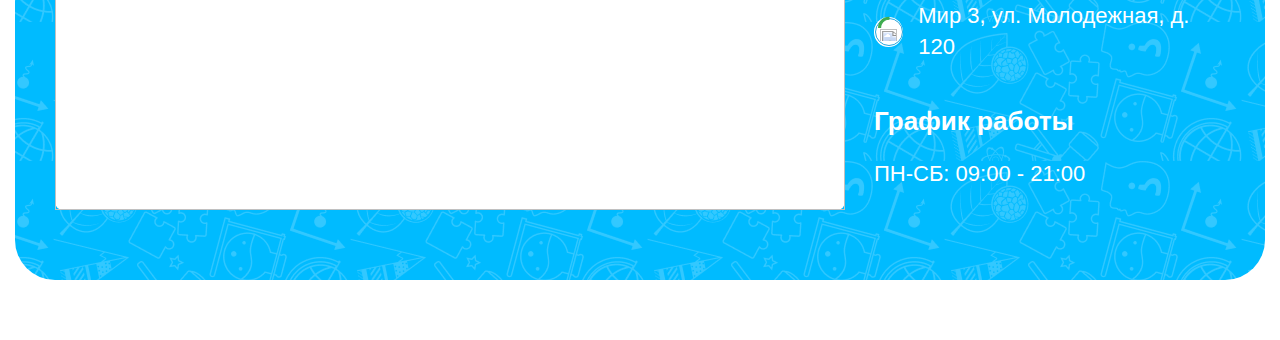
==== commit 9a997fa6: "refactoring" ====
--- a/index.html
+++ b/index.html
@@ -294,7 +294,7 @@
               <div class="hexagon hexagon__size-middle"></div>
 
               <div class="grid-image-description__item-middle-image-size grid-image-description__image-middle-image">
-                <img src="./assets/images/ferz-big.png" alt="" class="image__element" loading="lazy">
+                <img src="./assets/images/ferz-big.png" alt="" class="image__element">
               </div>
             </div>
 
@@ -307,7 +307,7 @@
               <div class="hexagon hexagon__size-middle"></div>
 
               <div class="grid-image-description__item-middle-image-size grid-image-description__image-middle-image">
-                <img src="./assets/images/psychology-big.png" alt="" class="image__element" loading="lazy">
+                <img src="./assets/images/psychology-big.png" alt="" class="image__element">
               </div>
             </div>
 
@@ -337,12 +337,6 @@
               <div class="grid-image-description__item-sertificate-size margin-bottom-25 loader__container loading-theme__grey">
                 
                 <img src="" data-src="./assets/images/gerb.png" class="image__element lazy">
-
-                <!-- <div class="preloader">
-                  <svg class="icon-size-preloader">
-                    <use xlink:href="./assets/icons/sprite.svg#loading"></use>
-                  </svg>
-                </div> -->
               </div>
               <h3 class="grid-image-description__heading-center heading--theme-black">Лицензию по робототехнике от министерства	образования Туркменистана.</h3>
             </section>
@@ -350,12 +344,6 @@
             <section class="swiper-slide">
               <div class="grid-image-description__item-sertificate-size__middle-image margin-bottom-25 loader__container loading-theme__grey">
                 <img src="" data-src="./assets/images/sertificate-makeblock.png" class="image__element lazy">
-
-                <!-- <div class="preloader">
-                  <svg class="icon-size-preloader">
-                    <use xlink:href="./assets/icons/sprite.svg#loading"></use>
-                  </svg>
-                </div> -->
               </div>
               <h3 class="grid-image-description__heading-center heading--theme-black">Сертификацию от лидера отрасли образовательной робототехники – компании Makeblock.</h3>
             </section>
@@ -363,12 +351,6 @@
             <section class="swiper-slide">
               <div class="grid-image-description__item-sertificate-size margin-bottom-25 loader__container loading-theme__grey">
                 <img src="" data-src="./assets/images/sertificate.png" class="image__element lazy">
-
-                <!-- <div class="preloader">
-                  <svg class="icon-size-preloader">
-                    <use xlink:href="./assets/icons/sprite.svg#loading"></use>
-                  </svg>
-                </div> -->
               </div>
               <h3 class="grid-image-description__heading-center heading--theme-black">Сертификат ISO:9001 среди образовательных учреждений в Туркменистане.</h3>
             </section>
@@ -434,12 +416,6 @@
 
               <div class="image__position image__position-size loading-theme__white">
                 <img src="" data-src="./assets/images/Vector (5).png" alt="" class="image__element lazy">
-
-                <!-- <div class="preloader">
-                  <svg class="icon-size-preloader">
-                    <use xlink:href="./assets/icons/sprite.svg#loading"></use>
-                  </svg>
-                </div> -->
               </div>
 
             </section>
@@ -450,12 +426,6 @@
 
               <div class="image__position image__position-size loading-theme__white">
                 <img src="" data-src="./assets/images/Vector (6).png" alt="" class="image__element lazy">
-
-                <!-- <div class="preloader">
-                  <svg class="icon-size-preloader">
-                    <use xlink:href="./assets/icons/sprite.svg#loading"></use>
-                  </svg>
-                </div> -->
               </div>
 
             </section>
@@ -465,13 +435,7 @@
               <div class="grid-image-hexagon-description__heading margin-top-80">Полностью 	обеспечиваем ребёнка – индивидуальный 	робот, компьютер и инструменты</div>
 
               <div class="image__position image__position-size loading-theme__white">
-                <img src="" data-src="./assets/images/Vector (7).png" alt="" class="image__element lazy">
-
-                <!-- <div class="preloader">
-                  <svg class="icon-size-preloader">
-                    <use xlink:href="./assets/icons/sprite.svg#loading"></use>
-                  </svg>
-                </div> -->
+                <img src="" data-src="./assets/images/Vector (7).png" alt="" class="image__element lazy">>
               </div>
 
             </section>
@@ -482,12 +446,6 @@
 
               <div class="image__position image__position-size loading-theme__white">
                 <img src="" data-src="./assets/images/Vector (8).png" alt="" class="image__element lazy">
-
-                <!-- <div class="preloader">
-                  <svg class="icon-size-preloader">
-                    <use xlink:href="./assets/icons/sprite.svg#loading"></use>
-                  </svg>
-                </div> -->
               </div>
 
             </section>
@@ -498,12 +456,6 @@
 
               <div class="image__position image__position-size loading-theme__white">
                 <img src="" data-src="./assets/images/Vector (9).png" alt="" class="image__element lazy">
-
-                <!-- <div class="preloader">
-                  <svg class="icon-size-preloader">
-                    <use xlink:href="./assets/icons/sprite.svg#loading"></use>
-                  </svg>
-                </div> -->
               </div>
 
             </section>
@@ -514,12 +466,6 @@
 
               <div class="image__position image__position-size loading-theme__white">
                 <img src="" data-src="./assets/images/Vector (12).png" alt="" class="image__element lazy">
-
-                <!-- <div class="preloader">
-                  <svg class="icon-size-preloader">
-                    <use xlink:href="./assets/icons/sprite.svg#loading"></use>
-                  </svg>
-                </div> -->
               </div>
 
             </section>
@@ -530,12 +476,6 @@
 
               <div class="image__position image__position-size loading-theme__white">
                 <img src="" data-src="./assets/images/Vector (11).png" alt="" class="image__element lazy">
-
-                <!-- <div class="preloader">
-                  <svg class="icon-size-preloader">
-                    <use xlink:href="./assets/icons/sprite.svg#loading"></use>
-                  </svg>
-                </div> -->
               </div>
 
             </section>
@@ -546,12 +486,6 @@
 
               <div class="image__position image__position-size loading-theme__white">
                 <img src="" data-src="./assets/images/Vector (12).png" alt="" class="image__element lazy">
-
-                <!-- <div class="preloader">
-                  <svg class="icon-size-preloader">
-                    <use xlink:href="./assets/icons/sprite.svg#loading"></use>
-                  </svg>
-                </div> -->
               </div>
 
             </section>
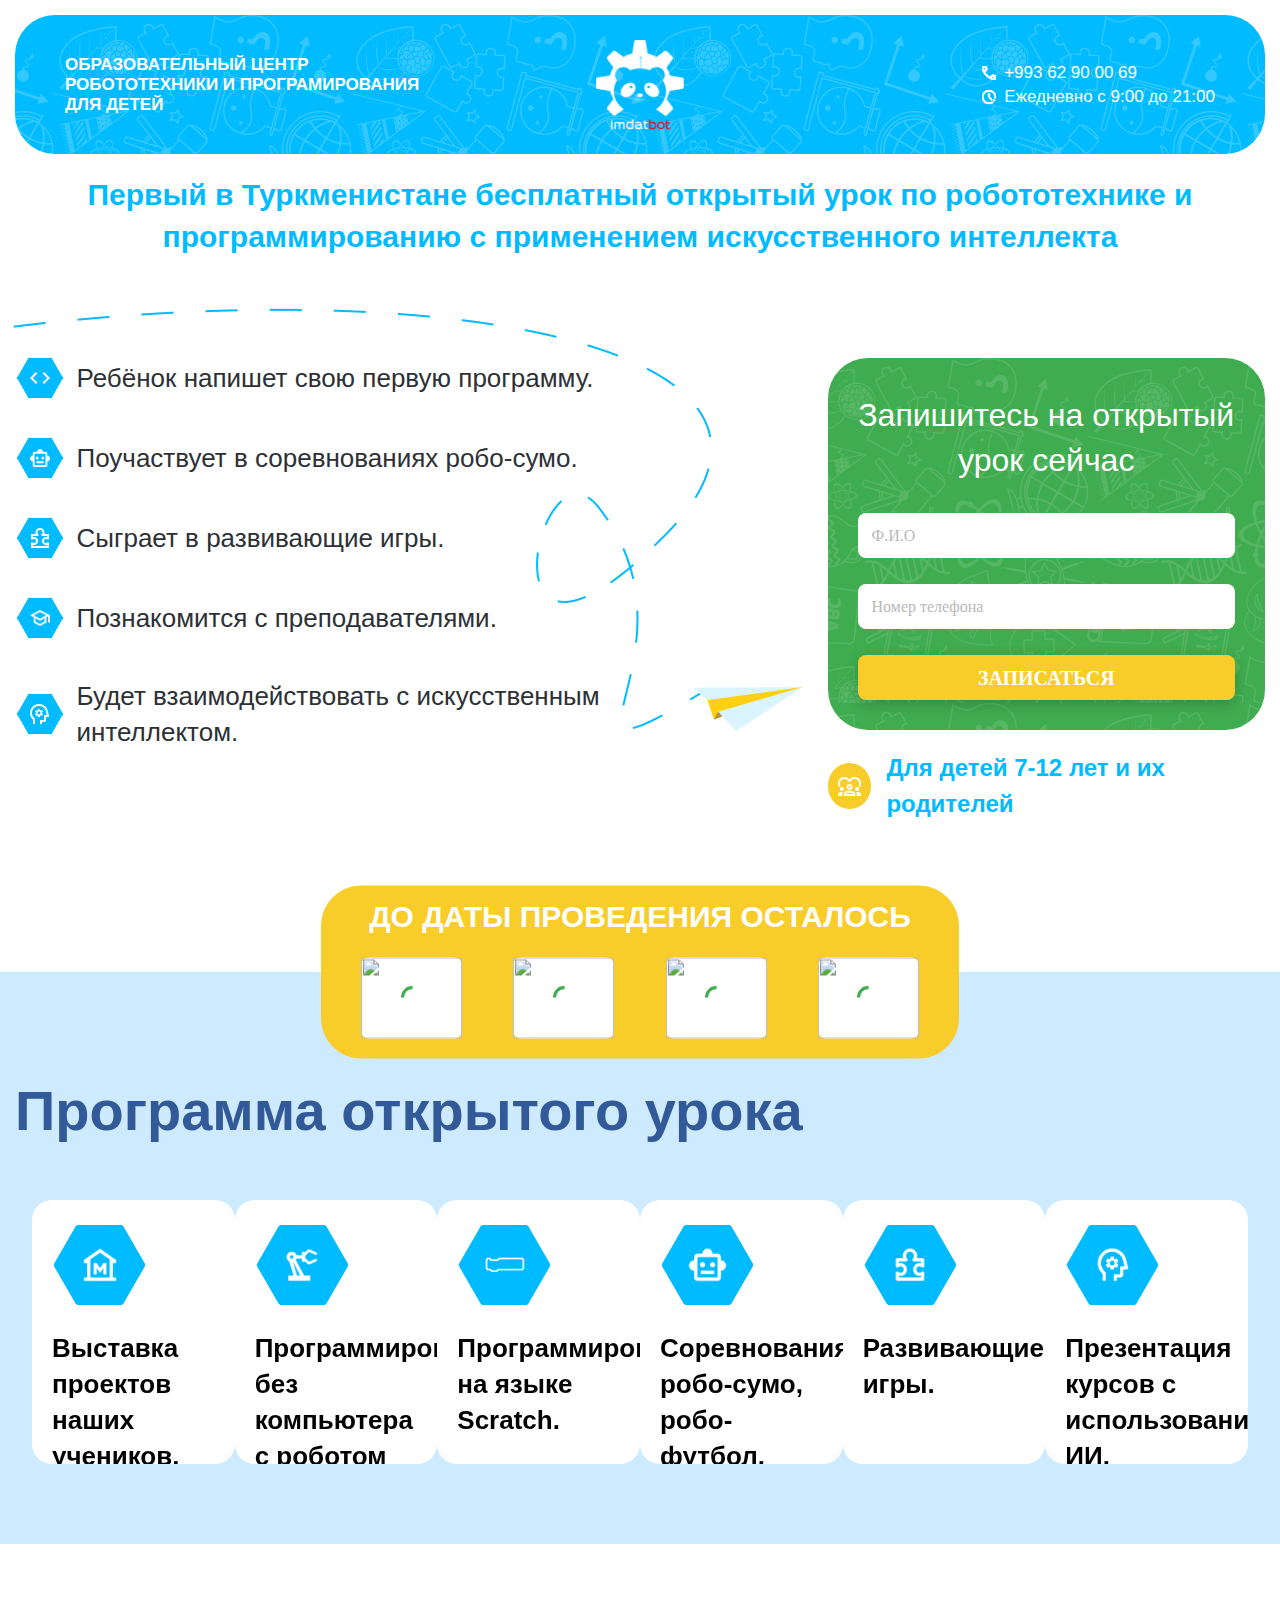
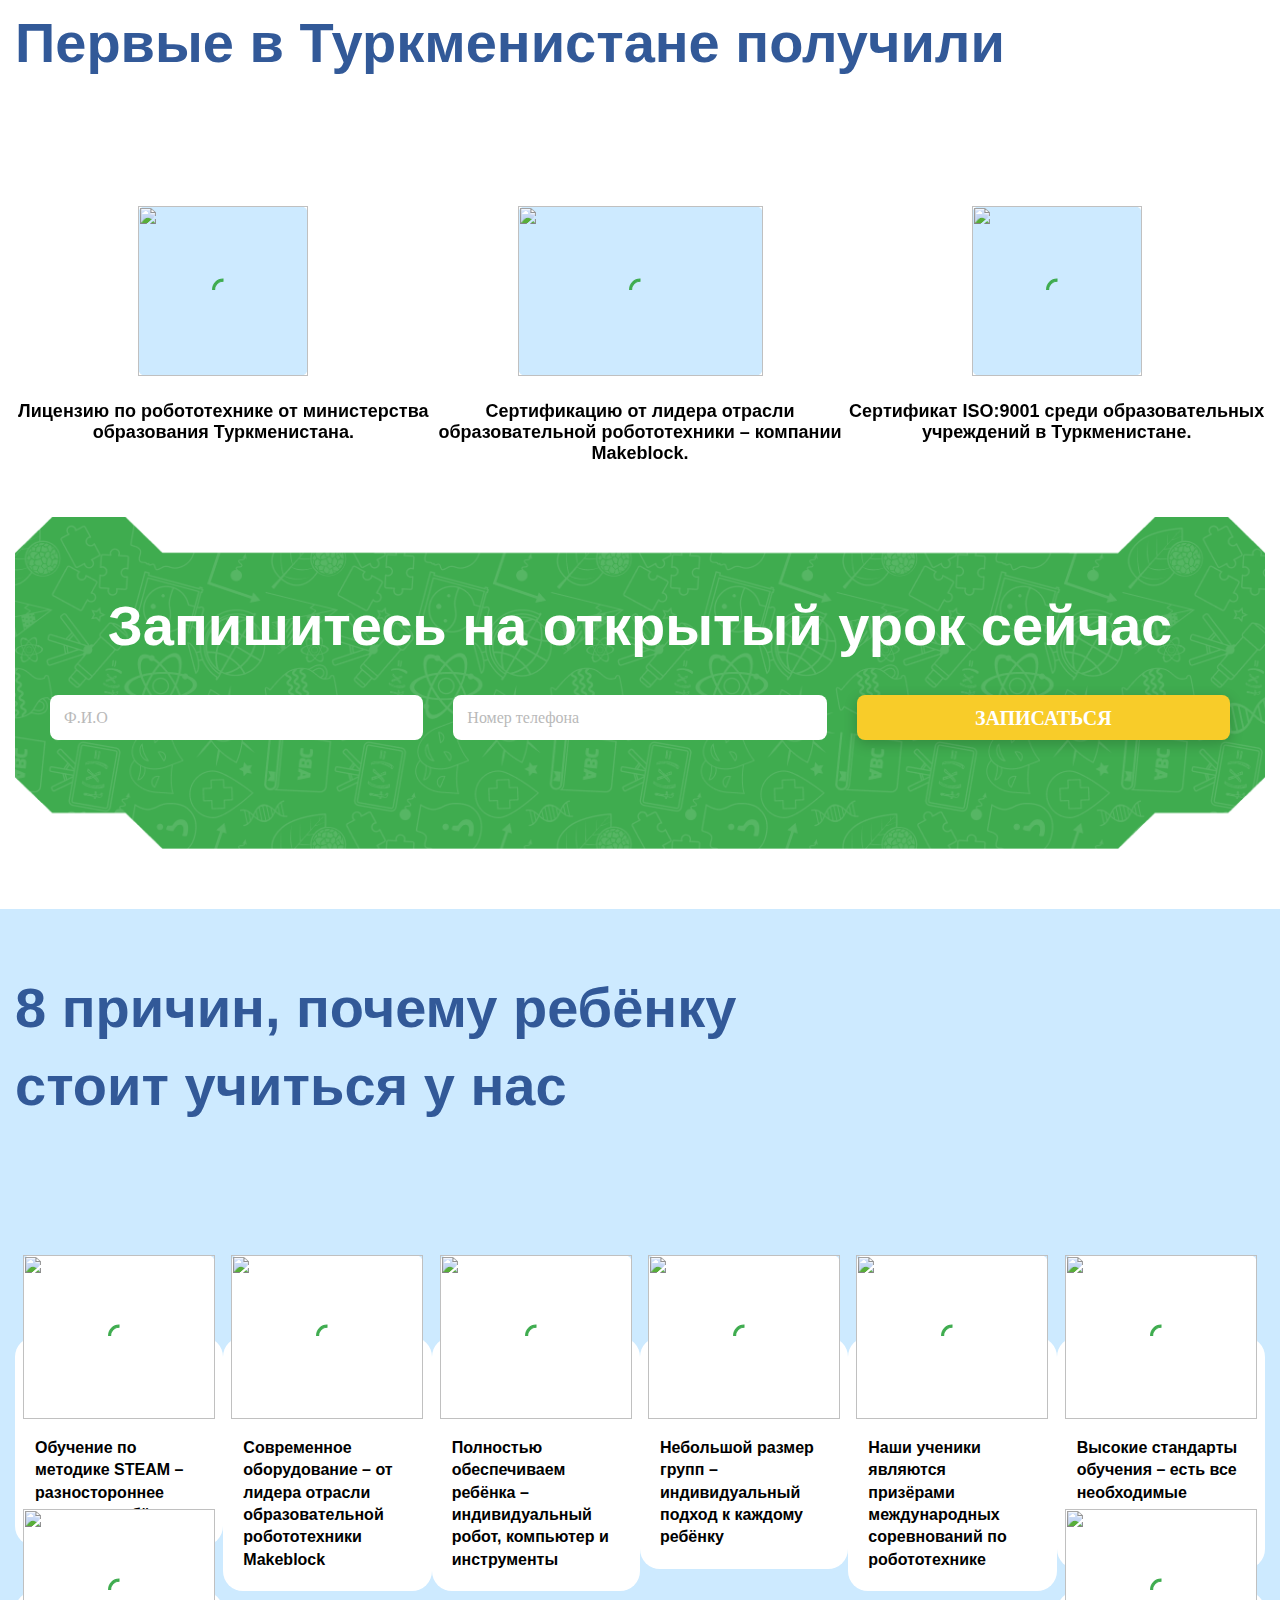
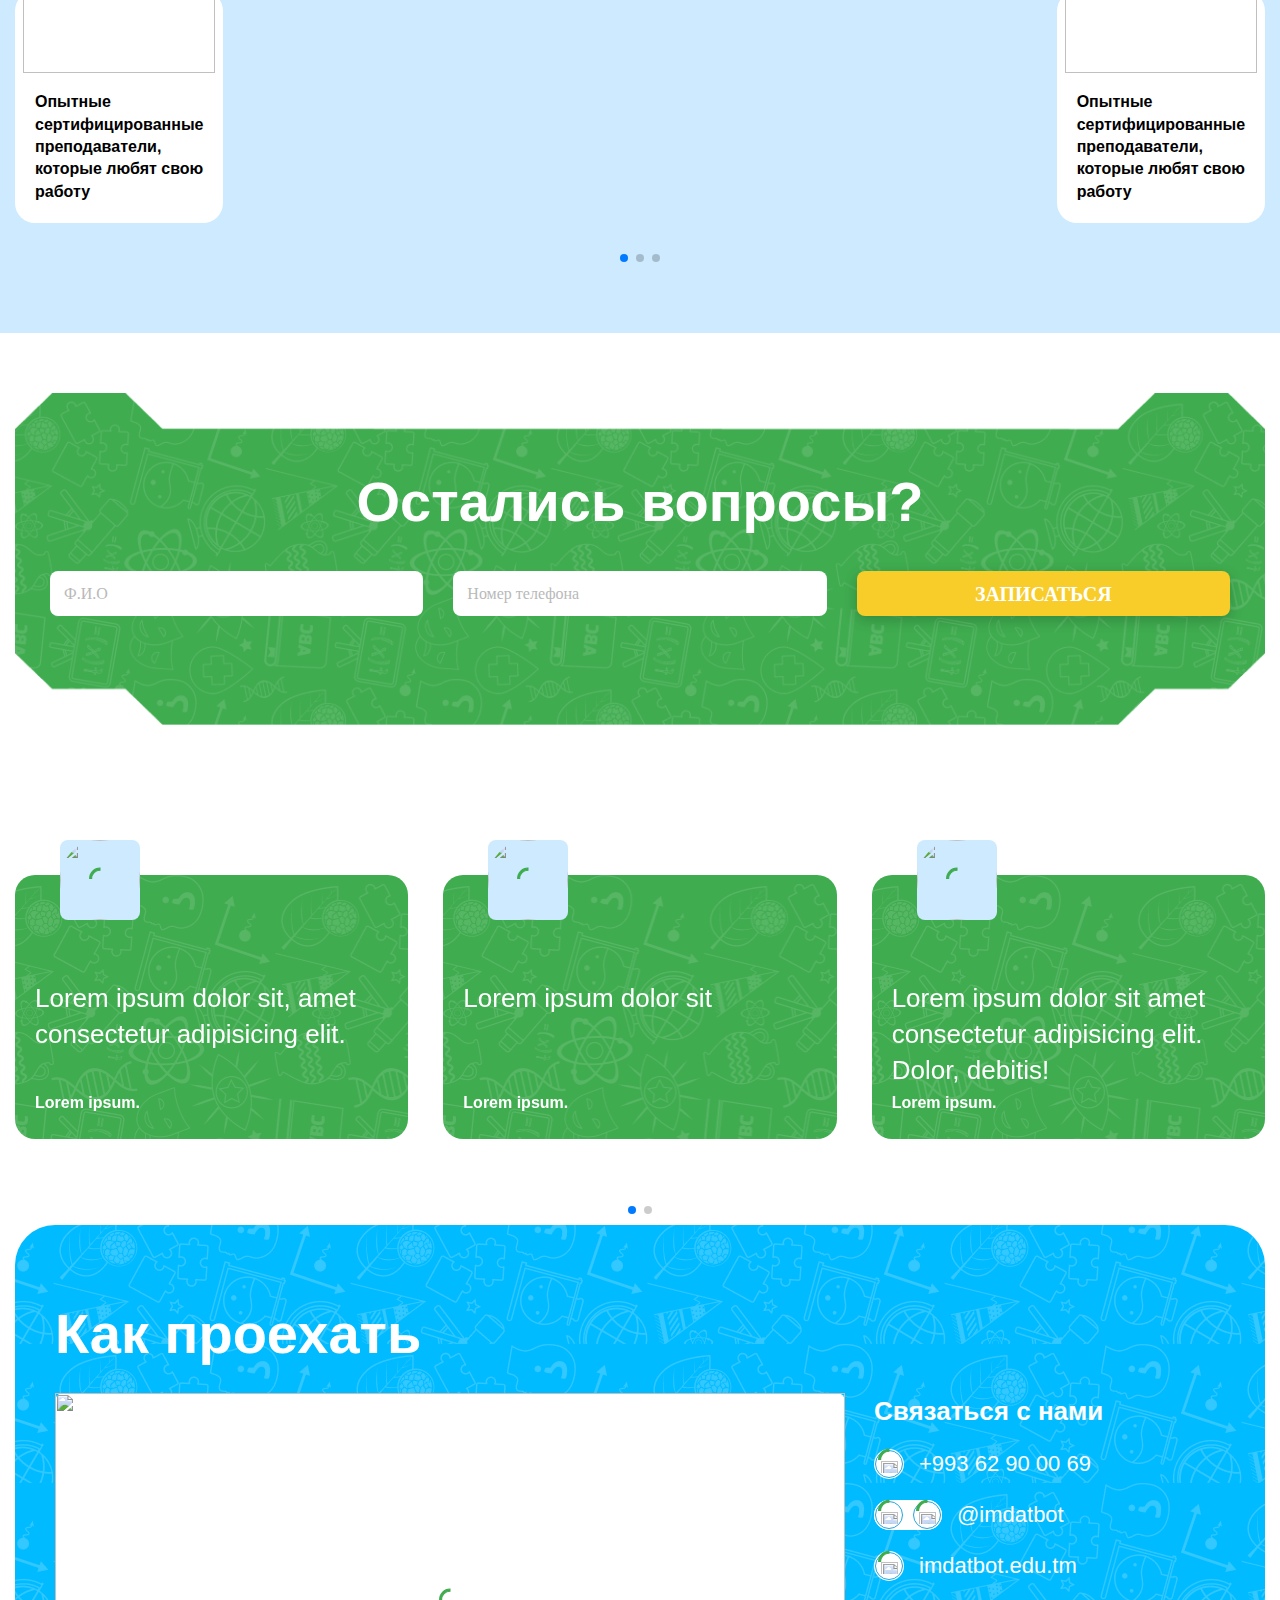
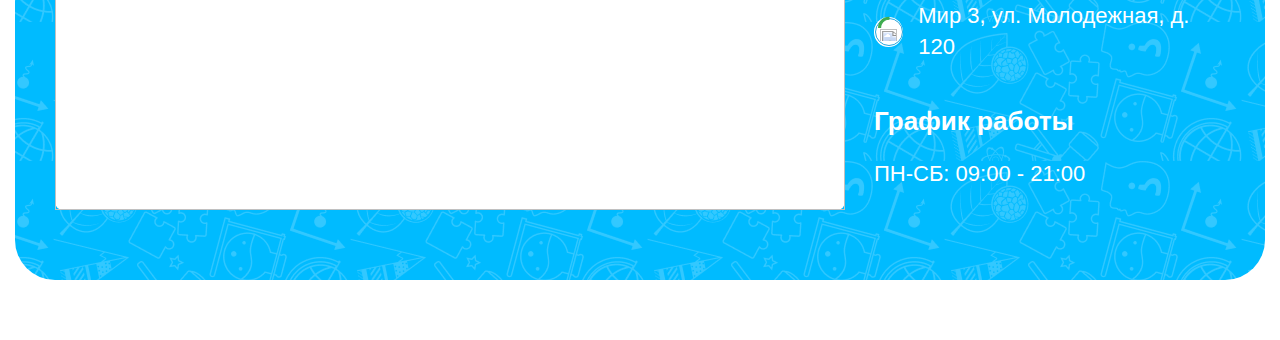
==== commit 5c8df3a9: "refactoring" ====
--- a/index.html
+++ b/index.html
@@ -435,7 +435,7 @@
               <div class="grid-image-hexagon-description__heading margin-top-80">Полностью 	обеспечиваем ребёнка – индивидуальный 	робот, компьютер и инструменты</div>
 
               <div class="image__position image__position-size loading-theme__white">
-                <img src="" data-src="./assets/images/Vector (7).png" alt="" class="image__element lazy">>
+                <img src="" data-src="./assets/images/Vector (7).png" alt="" class="image__element lazy">
               </div>
 
             </section>
